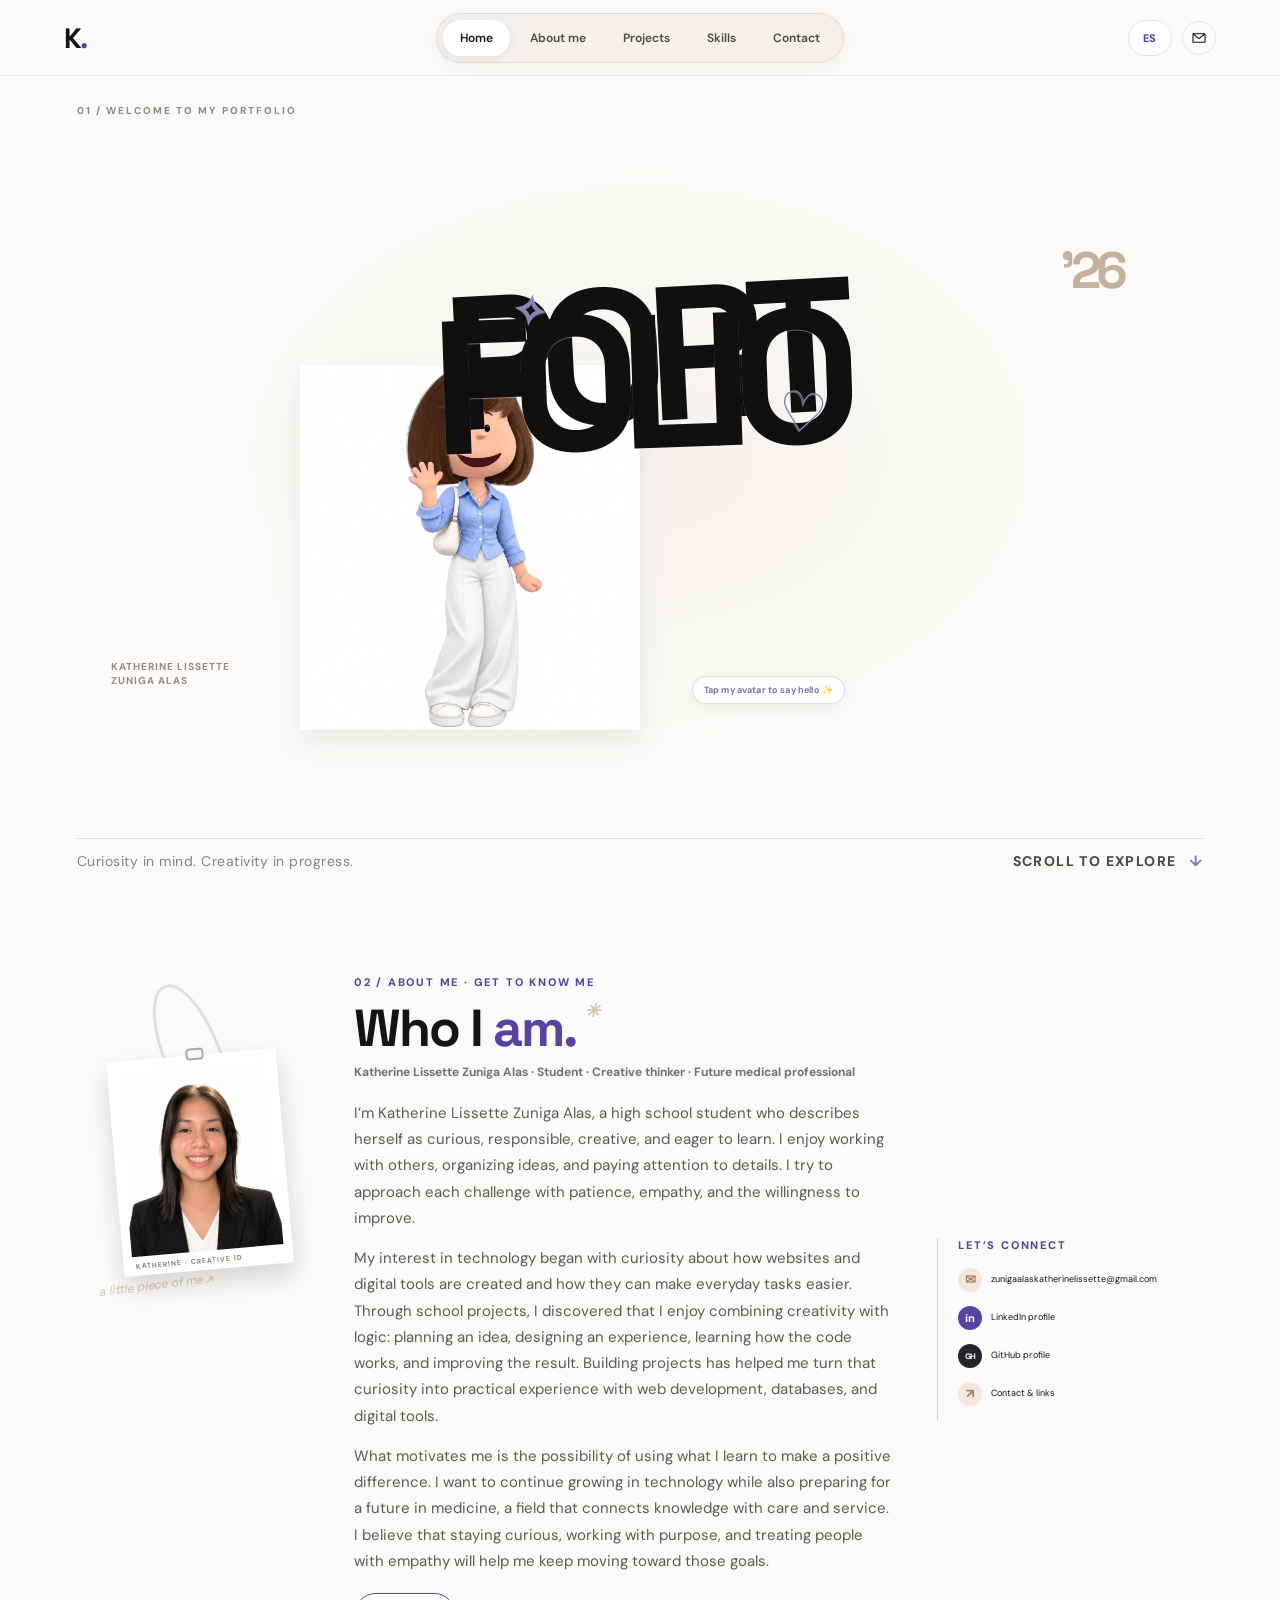
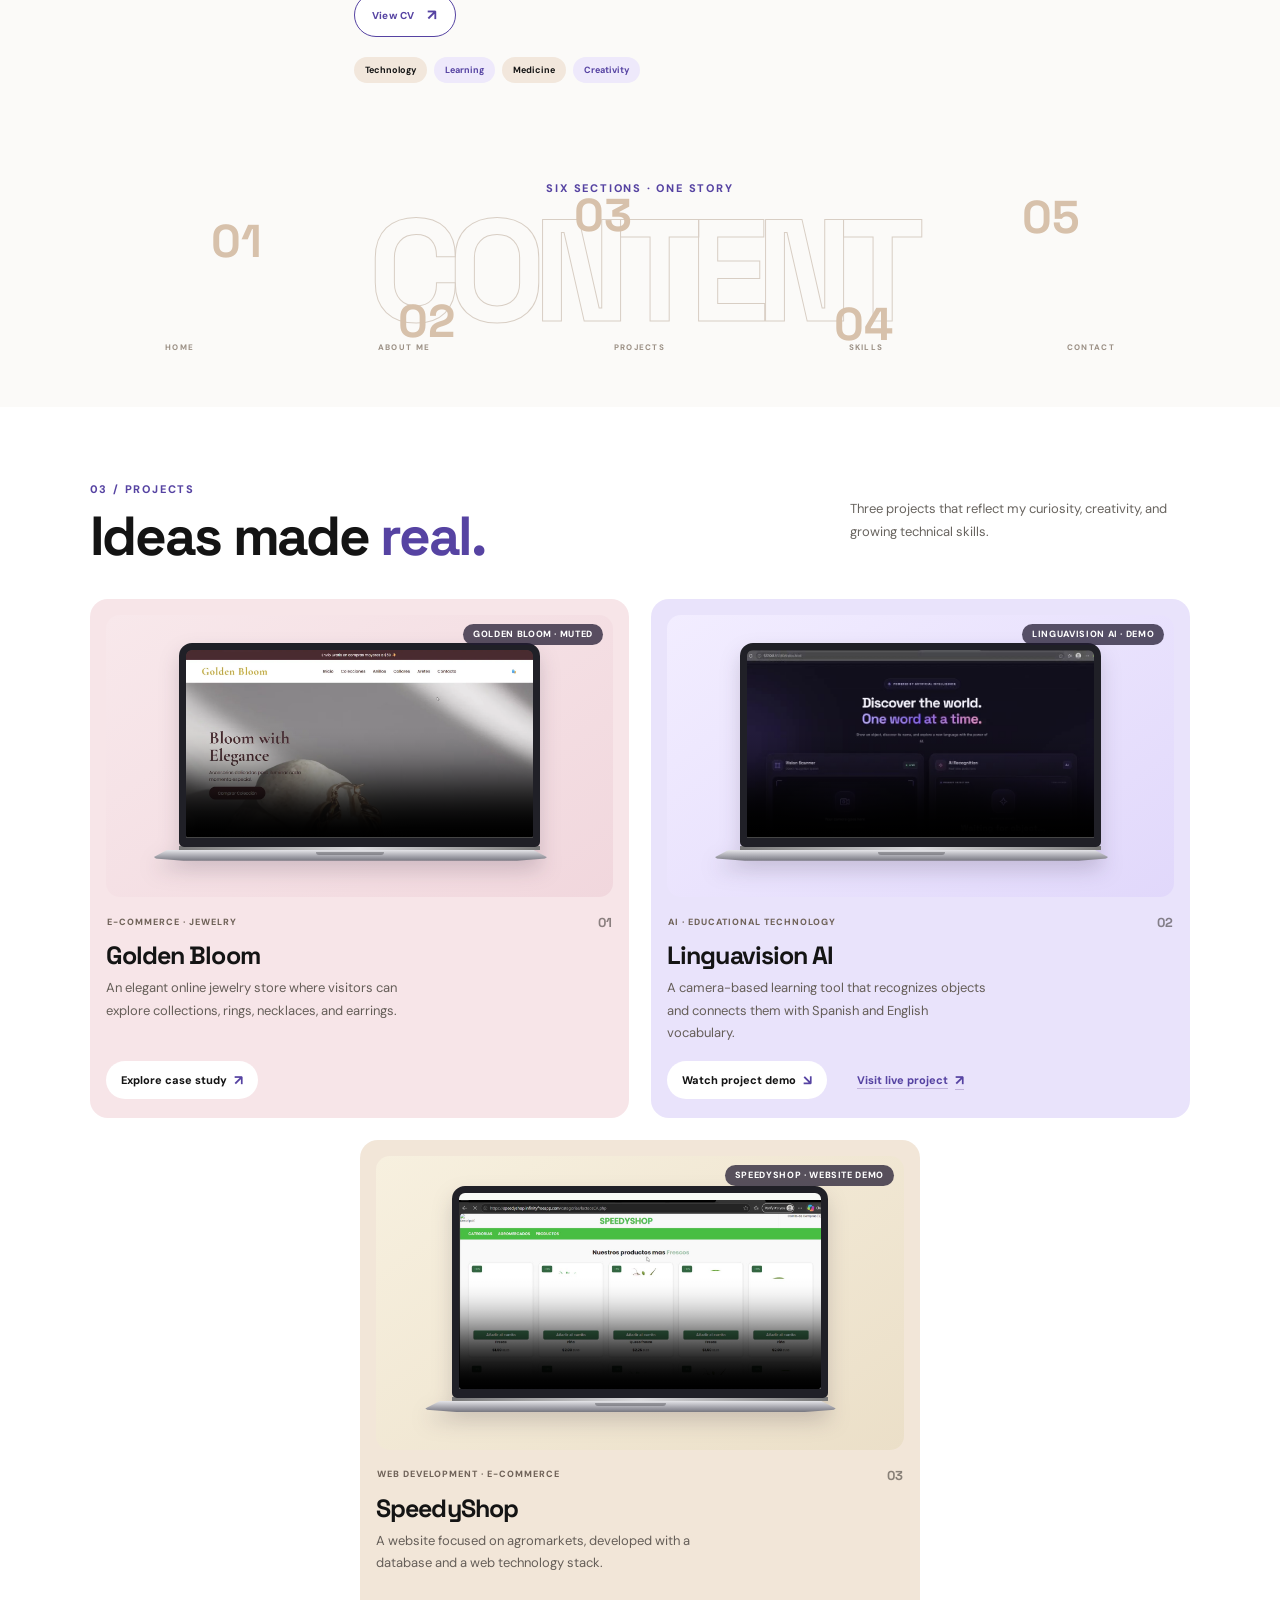
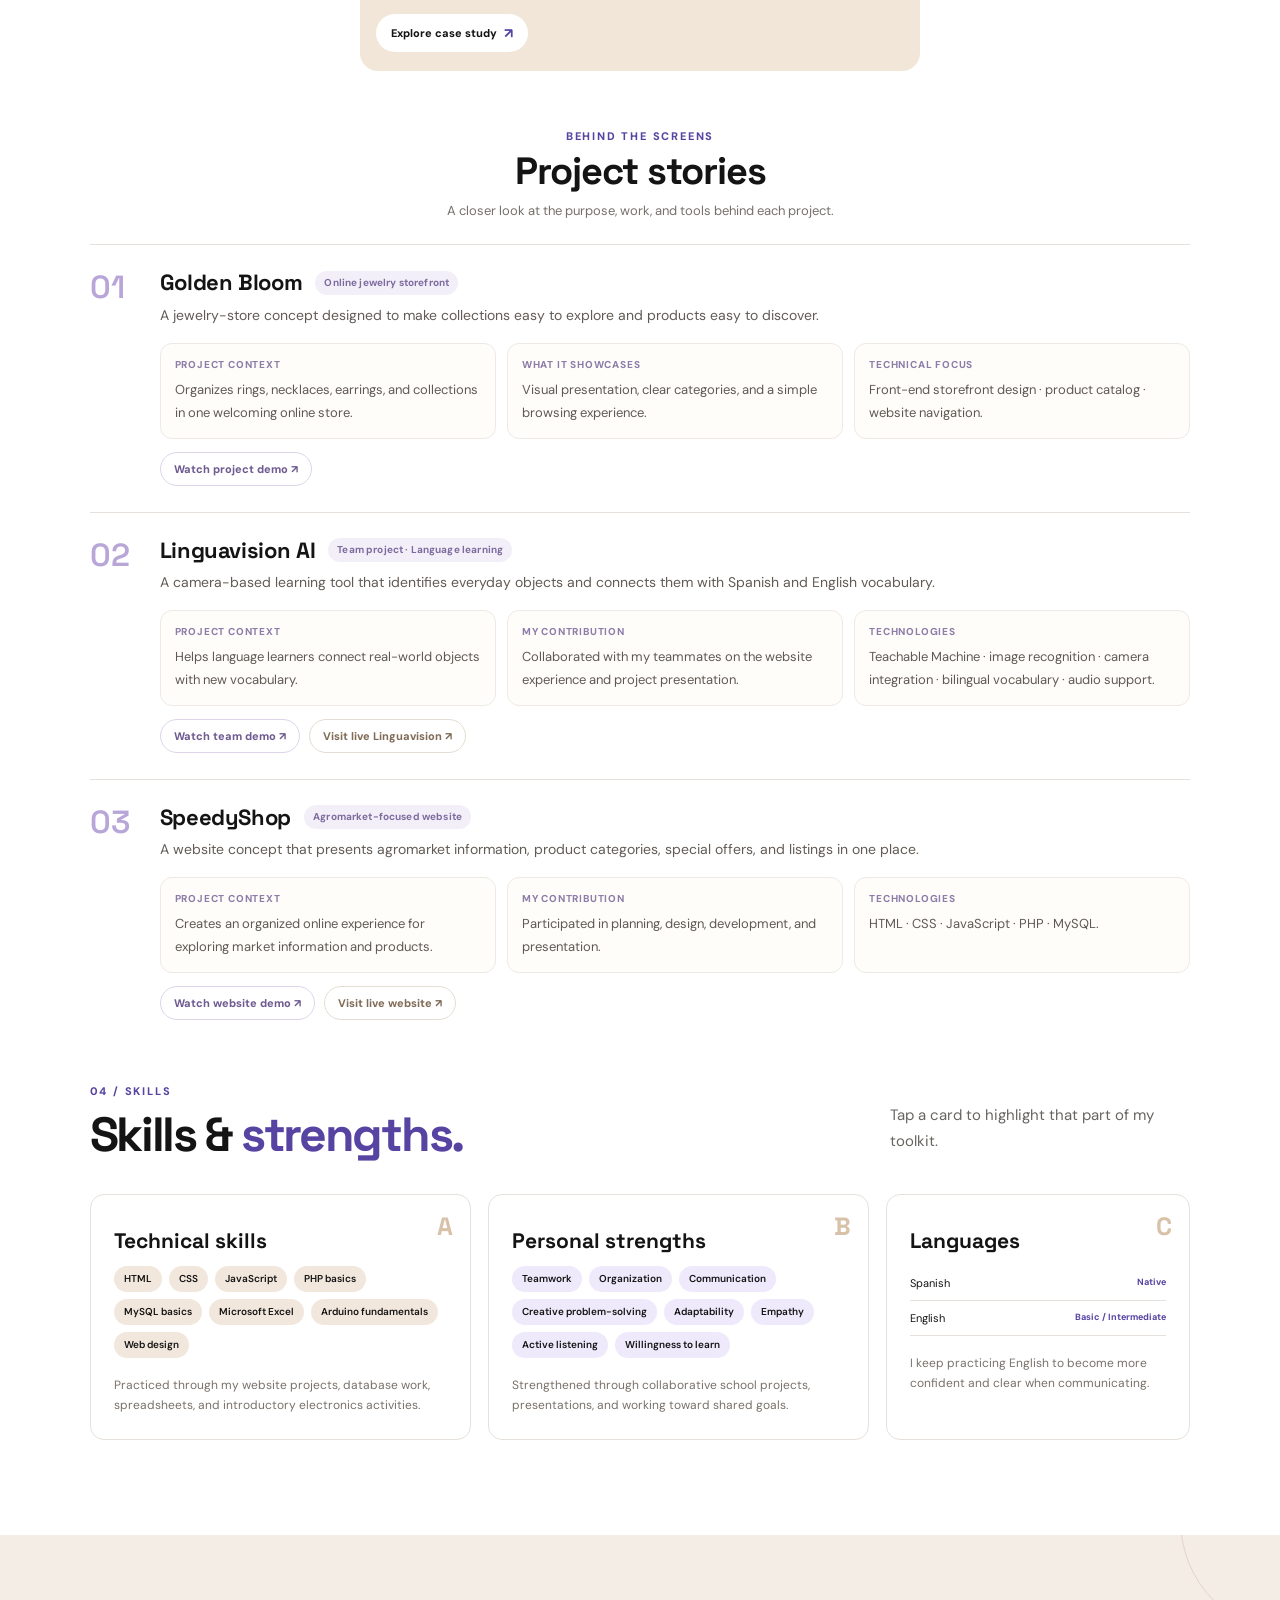
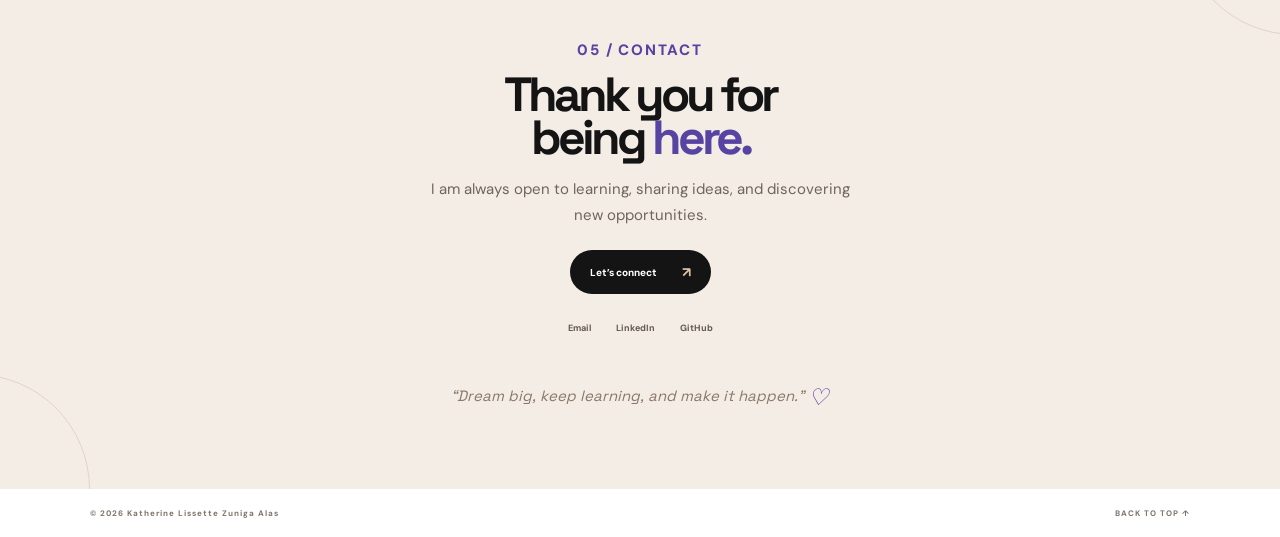
==== index.html @ 61868c05 "Refresh responsive portfolio styles" ====
<!doctype html>
<html lang="en">
<head>
  <meta charset="utf-8">
  <meta name="viewport" content="width=device-width, initial-scale=1">
  <meta name="description" content="Katherine Lissette Zuniga Alas — student portfolio featuring personal story, web projects, technical skills, and a passion for learning.">
  <link rel="icon" type="image/svg+xml" href="assets/favicon.svg">
  <meta name="theme-color" content="#fbfaf8">
  <title>Katherine Lissette Zuniga Alas | Portfolio 2026</title>
  <link rel="preconnect" href="https://fonts.googleapis.com">
  <link rel="preconnect" href="https://fonts.gstatic.com" crossorigin>
  <link href="https://fonts.googleapis.com/css2?family=DM+Sans:wght@400;500;600;700;800&family=Space+Grotesk:wght@400;500;600;700&display=swap" rel="stylesheet">
  <link rel="stylesheet" href="styles.css?v=6">
</head>
<body>
  <a class="skip-link" href="#main">Skip to content</a>
  <header class="site-header">
    <a class="brand" href="#home" aria-label="Katherine's portfolio home">K<span>.</span></a>
    <button class="menu-toggle" type="button" aria-label="Open navigation" aria-expanded="false" aria-controls="primary-nav">
      <span></span><span></span>
    </button>
    <nav class="nav" id="primary-nav" aria-label="Main navigation">
      <a class="active" href="#home">Home</a>
      <a href="#about">About me</a>
      <a href="#projects">Projects</a>
      <a href="#skills">Skills</a>
      <a href="#contact">Contact</a>
    </nav>
    <button class="language-toggle" id="language-toggle" type="button" aria-label="Cambiar idioma a español" title="Español" aria-pressed="false">ES</button>
    <a class="header-mark" href="mailto:zunigaalaskatherinelissette@gmail.com" aria-label="Email Katherine">
      <svg viewBox="0 0 24 24" aria-hidden="true"><path d="M3 5.5h18v13H3z"/><path d="m3.5 6 8.5 7 8.5-7"/></svg>
    </a>
  </header>

  <main id="main">
    <section class="hero hero-redesign" id="home" aria-labelledby="hero-title">
      <div class="hero-intro-row">
        <div class="hero-intro-copy">
          <p class="eyebrow">01 / WELCOME TO MY PORTFOLIO</p>
        </div>
      </div>
      <div class="hero-art">
        <div class="hero-word" aria-hidden="true">
          <span class="word-top">PORT</span>
          <span class="word-bottom">FOLIO</span>
          <span class="hero-year">'26</span>
        </div>
        <p class="hero-name" id="hero-title">KATHERINE LISSETTE<br>ZUNIGA ALAS</p>
        <button class="hero-avatar-button" type="button" aria-label="Tap the illustrated Katherine to wave hello" aria-pressed="false">
          <img class="hero-avatar" src="assets/katherine-doll.webp" alt="Katherine's smiling 3D illustrated avatar with brown hair, a blue blouse, white trousers, and a white shoulder bag, waving hello">
        </button>
        <span class="hero-avatar-hint" id="hero-avatar-hint" aria-live="polite">Tap my avatar to say hello ✨</span>
        <span class="hero-doodle hero-doodle-star" aria-hidden="true">✳</span>
        <span class="hero-doodle doodle-heart" aria-hidden="true">♡</span>
      </div>
      <div class="hero-bottomline">
        <p>Curiosity in mind. Creativity in progress.</p>
        <a href="#about" class="scroll-link">SCROLL TO EXPLORE <span>↓</span></a>
      </div>
    </section>

<section class="about-section" id="about">
<div class="intro-section section" aria-labelledby="intro-title">
      <div class="photo-column">
        <div class="lanyard" aria-hidden="true"></div>
        <figure class="photo-badge">
          <span class="badge-hole" aria-hidden="true"></span>
          <img src="assets/katherine-photo.webp" alt="Katherine’s original professional portrait wearing a black blazer and white blouse">
          <figcaption>KATHERINE · CREATIVE ID</figcaption>
        </figure>
        <span class="photo-note" aria-hidden="true">a little piece of me ↗</span>
      </div>

      <div class="intro-main">
        <div class="intro-heading">
          <p class="eyebrow">02 / ABOUT ME · GET TO KNOW ME</p>
          <h1 id="intro-title">Who I <span>am.</span><i class="tiny-star" aria-hidden="true">✳</i></h1>
          <p class="intro-subtitle">Katherine Lissette Zuniga Alas · Student · Creative thinker · Future medical professional</p>
        </div>
        <div class="intro-copy">
          <p>I’m Katherine Lissette Zuniga Alas, a high school student who describes herself as curious, responsible, creative, and eager to learn. I enjoy working with others, organizing ideas, and paying attention to details. I try to approach each challenge with patience, empathy, and the willingness to improve.</p>
          <p>My interest in technology began with curiosity about how websites and digital tools are created and how they can make everyday tasks easier. Through school projects, I discovered that I enjoy combining creativity with logic: planning an idea, designing an experience, learning how the code works, and improving the result. Building projects has helped me turn that curiosity into practical experience with web development, databases, and digital tools.</p>
          <p>What motivates me is the possibility of using what I learn to make a positive difference. I want to continue growing in technology while also preparing for a future in medicine, a field that connects knowledge with care and service. I believe that staying curious, working with purpose, and treating people with empathy will help me keep moving toward those goals.</p>
        </div>
        <a class="cv-button" href="cv.html">View CV <span aria-hidden="true">↗</span></a>
        <div class="intro-chips" aria-label="Areas of interest">
          <span>Technology</span><span>Learning</span><span>Medicine</span><span>Creativity</span>
        </div>
      </div>

      <aside class="quick-contact" aria-label="Quick contact details">
        <p class="eyebrow">LET’S CONNECT</p>
        <a href="mailto:zunigaalaskatherinelissette@gmail.com" class="quick-link">
          <span class="quick-icon" aria-hidden="true">✉</span><span>zunigaalaskatherinelissette@gmail.com</span>
        </a>
        <a href="https://www.linkedin.com/in/katherinezuniga13" target="_blank" rel="noopener noreferrer" class="quick-link">
          <span class="quick-icon linkedin-icon" aria-hidden="true">in</span><span>LinkedIn profile</span>
        </a>
        <a href="https://github.com/zunigaalaskatherinelissette-cloud" target="_blank" rel="noopener noreferrer" class="quick-link">
          <span class="quick-icon github-icon" aria-hidden="true">GH</span><span>GitHub profile</span>
        </a>
        <a href="#contact" class="quick-link"><span class="quick-icon" aria-hidden="true">↗</span><span>Contact & links</span></a>
      </aside>
    </div>

<div class="content-index" aria-label="Six portfolio sections">
      <p class="eyebrow">SIX SECTIONS · ONE STORY</p>
      <div class="contents-graphic">
        <span class="contents-outline">CONTENT</span>
        <a class="index-number one" href="#home" aria-label="01 Home">01</a>
        <a class="index-number two" href="#about" aria-label="02 About me">02</a>
        <a class="index-number three" href="#projects" aria-label="03 Projects">03</a>
        <a class="index-number four" href="#skills" aria-label="04 Skills">04</a>
        <a class="index-number five" href="#contact" aria-label="05 Contact">05</a>
      </div>
      <div class="index-labels"><span>HOME</span><span>ABOUT ME</span><span>PROJECTS</span><span>SKILLS</span><span>CONTACT</span></div>
    </div>
</section>



    

    

    <section class="projects-section section" id="projects" aria-labelledby="projects-title">
      <div class="section-heading">
        <div><p class="eyebrow">03 / PROJECTS</p><h2 id="projects-title">Ideas made <span>real.</span></h2></div>
        <p class="section-aside">Three projects that reflect my curiosity, creativity, and growing technical skills.</p>
      </div>

      <div class="project-grid">
        <article class="project-card project-gold">
          <div class="project-visual laptop-visual golden-bloom-visual" id="golden-preview">
            <div class="laptop-device" role="group" aria-label="Laptop showing the Golden Bloom jewelry website walkthrough">
              <div class="laptop-screen-frame">
                <video class="laptop-video" controls muted playsinline preload="metadata" poster="assets/golden-bloom-preview.webp" aria-label="Muted walkthrough of the Golden Bloom jewelry website">
                  <source src="assets/golden-bloom-demo-muted.mp4" type="video/mp4">
                  Your browser does not support embedded video.
                </video>
              </div>
              <div class="laptop-hinge"></div>
              <div class="laptop-base"><span class="laptop-trackpad"></span></div>
            </div>
            <span class="video-label">GOLDEN BLOOM · MUTED</span>
          </div>
          <div class="project-meta"><span class="project-kind">E-COMMERCE · JEWELRY</span><span class="project-count">01</span></div>
          <h3>Golden Bloom</h3>
          <p class="project-summary">An elegant online jewelry store where visitors can explore collections, rings, necklaces, and earrings.</p>
          <a class="project-link" href="#case-golden">Explore case study <span>↗</span></a>
        </article>

        <article class="project-card project-lingua">
          <div class="project-visual laptop-visual lingua-laptop-visual" id="lingua-demo">
            <div class="laptop-device" role="group" aria-label="Laptop showing the Linguavision AI object-recognition demo">
              <div class="laptop-screen-frame">
                <video class="laptop-video" controls playsinline preload="metadata" poster="assets/linguavision-ai-video-poster.jpg" aria-label="Linguavision AI walkthrough showing the camera scanner and live object-recognition interface">
                  <source src="media/linguavision-ai-demo.mp4" type="video/mp4">
                  Your browser does not support embedded video.
                </video>
              </div>
              <div class="laptop-hinge"></div>
              <div class="laptop-base"><span class="laptop-trackpad"></span></div>
            </div>
            <span class="video-label">LINGUAVISION AI · DEMO</span>
          </div>
          <div class="project-meta"><span class="project-kind">AI · EDUCATIONAL TECHNOLOGY</span><span class="project-count">02</span></div>
          <h3>Linguavision AI</h3>
          <p class="project-summary">A camera-based learning tool that recognizes objects and connects them with Spanish and English vocabulary.</p>
          <div class="project-actions">
            <a class="project-link" href="#lingua-demo">Watch project demo <span>↘</span></a>
            <a class="project-link project-link-secondary" href="https://emelymarroquin2026.github.io/Linguavision/" target="_blank" rel="noopener noreferrer">Visit live project <span>↗</span></a>
          </div>
        </article>

        <article class="project-card project-speedy">
          <div class="project-visual laptop-visual speedy-laptop-visual" id="speedy-demo">
            <div class="laptop-device" role="group" aria-label="Laptop showing the SpeedyShop agromarket website walkthrough">
              <div class="laptop-screen-frame">
                <video class="laptop-video speedy-demo-video" controls playsinline preload="metadata" poster="assets/speedyshop-demo-poster.jpg" aria-label="SpeedyShop website walkthrough showing registration, market information, categories, offers, and product listings">
                  <source src="media/speedyshop-demo.mp4" type="video/mp4">
                  Your browser does not support embedded video.
                </video>
              </div>
              <div class="laptop-hinge"></div>
              <div class="laptop-base"><span class="laptop-trackpad"></span></div>
            </div>
            <span class="video-label">SPEEDYSHOP · WEBSITE DEMO</span>
          </div>
          <div class="project-meta"><span class="project-kind">WEB DEVELOPMENT · E-COMMERCE</span><span class="project-count">03</span></div>
          <h3>SpeedyShop</h3>
          <p class="project-summary">A website focused on agromarkets, developed with a database and a web technology stack.</p>
          <a class="project-link" href="#case-speedy">Explore case study <span>↗</span></a>
        </article>
      </div>
      <div class="case-studies">
        <div class="case-heading">
          <p class="eyebrow">BEHIND THE SCREENS</p>
          <h3>Project stories</h3>
          <p>A closer look at the purpose, work, and tools behind each project.</p>
        </div>

        <article class="case-card" id="case-golden">
          <div class="case-number">01</div>
          <div class="case-body">
            <div class="case-top"><h4>Golden Bloom</h4><span>Online jewelry storefront</span></div>
            <p class="case-description">A jewelry-store concept designed to make collections easy to explore and products easy to discover.</p>
            <div class="case-detail-grid">
              <div class="case-detail"><span class="detail-label">PROJECT CONTEXT</span><p>Organizes rings, necklaces, earrings, and collections in one welcoming online store.</p></div>
              <div class="case-detail"><span class="detail-label">WHAT IT SHOWCASES</span><p>Visual presentation, clear categories, and a simple browsing experience.</p></div>
              <div class="case-detail"><span class="detail-label">TECHNICAL FOCUS</span><p>Front-end storefront design · product catalog · website navigation.</p></div>
            </div>
            <div class="case-actions"><a class="case-action" href="#golden-preview">Watch project demo ↗</a></div>
          </div>
        </article>

        <article class="case-card" id="case-lingua">
          <div class="case-number">02</div>
          <div class="case-body">
            <div class="case-top"><h4>Linguavision AI</h4><span>Team project · Language learning</span></div>
            <p class="case-description">A camera-based learning tool that identifies everyday objects and connects them with Spanish and English vocabulary.</p>
            <div class="case-detail-grid">
              <div class="case-detail"><span class="detail-label">PROJECT CONTEXT</span><p>Helps language learners connect real-world objects with new vocabulary.</p></div>
              <div class="case-detail"><span class="detail-label">MY CONTRIBUTION</span><p>Collaborated with my teammates on the website experience and project presentation.</p></div>
              <div class="case-detail"><span class="detail-label">TECHNOLOGIES</span><p>Teachable Machine · image recognition · camera integration · bilingual vocabulary · audio support.</p></div>
            </div>
            <div class="case-actions">
              <a class="case-action" href="#lingua-demo">Watch team demo ↗</a>
              <a class="case-action case-action-secondary" href="https://emelymarroquin2026.github.io/Linguavision/" target="_blank" rel="noopener noreferrer">Visit live Linguavision ↗</a>
            </div>
          </div>
        </article>

        <article class="case-card" id="case-speedy">
          <div class="case-number">03</div>
          <div class="case-body">
            <div class="case-top"><h4>SpeedyShop</h4><span>Agromarket-focused website</span></div>
            <p class="case-description">A website concept that presents agromarket information, product categories, special offers, and listings in one place.</p>
            <div class="case-detail-grid">
              <div class="case-detail"><span class="detail-label">PROJECT CONTEXT</span><p>Creates an organized online experience for exploring market information and products.</p></div>
              <div class="case-detail"><span class="detail-label">MY CONTRIBUTION</span><p>Participated in planning, design, development, and presentation.</p></div>
              <div class="case-detail"><span class="detail-label">TECHNOLOGIES</span><p>HTML · CSS · JavaScript · PHP · MySQL.</p></div>
            </div>
            <div class="case-actions">
              <a class="case-action" href="#speedy-demo">Watch website demo ↗</a>
              <a class="case-action case-action-secondary" href="https://speedyshop.infinityfreeapp.com/" target="_blank" rel="noopener noreferrer">Visit live website ↗</a>
            </div>
          </div>
        </article>
      </div>
    </section>

    


    



    <section class="skills-section section" id="skills" aria-labelledby="skills-title">
      <div class="section-heading"><div><p class="eyebrow">04 / SKILLS</p><h2 id="skills-title">Skills & <span>strengths.</span></h2></div><p class="section-aside">Tap a card to highlight that part of my toolkit.</p></div>
      <div class="skills-grid">
        <article class="skill-panel" data-skill-card tabindex="0" role="button" aria-pressed="false" aria-label="Highlight technical skills">
          <span class="skill-index">A</span>
          <h3>Technical skills</h3>
          <div class="skill-tags"><span>HTML</span><span>CSS</span><span>JavaScript</span><span>PHP basics</span><span>MySQL basics</span><span>Microsoft Excel</span><span>Arduino fundamentals</span><span>Web design</span></div>
          <p>Practiced through my website projects, database work, spreadsheets, and introductory electronics activities.</p>
        </article>
        <article class="skill-panel" data-skill-card tabindex="0" role="button" aria-pressed="false" aria-label="Highlight personal strengths">
          <span class="skill-index">B</span>
          <h3>Personal strengths</h3>
          <div class="skill-tags"><span>Teamwork</span><span>Organization</span><span>Communication</span><span>Creative problem-solving</span><span>Adaptability</span><span>Empathy</span><span>Active listening</span><span>Willingness to learn</span></div>
          <p>Strengthened through collaborative school projects, presentations, and working toward shared goals.</p>
        </article>
        <article class="skill-panel language-panel" data-skill-card tabindex="0" role="button" aria-pressed="false" aria-label="Highlight languages">
          <span class="skill-index">C</span>
          <h3>Languages</h3>
          <div class="language-row"><span>Spanish</span><b>Native</b></div>
          <div class="language-row"><span>English</span><b>Basic / Intermediate</b></div>
          <p>I keep practicing English to become more confident and clear when communicating.</p>
        </article>
      </div>
    </section>

    <section class="contact-section section" id="contact" aria-labelledby="contact-title">
      <p class="eyebrow">05 / CONTACT</p>
      <h2 id="contact-title">Thank you for<br>being <span>here.</span></h2>
      <p class="contact-copy">I am always open to learning, sharing ideas, and discovering new opportunities.</p>
      <a class="email-button" href="mailto:zunigaalaskatherinelissette@gmail.com" aria-label="Email Katherine at zunigaalaskatherinelissette@gmail.com">Let’s connect <span>↗</span></a>
      <div class="contact-links">
        <a href="mailto:zunigaalaskatherinelissette@gmail.com">Email</a>
        <a href="https://www.linkedin.com/in/katherinezuniga13" target="_blank" rel="noopener noreferrer">LinkedIn</a>
        <a href="https://github.com/zunigaalaskatherinelissette-cloud" target="_blank" rel="noopener noreferrer">GitHub</a>
      </div>
      <p class="closing-quote">“Dream big, keep learning, and make it happen.” <span>♡</span></p>
    </section>
  </main>

  <footer class="site-footer"><span>© <span id="current-year">2026</span> Katherine Lissette Zuniga Alas</span><a href="#home">BACK TO TOP ↑</a></footer>
  <div class="toast" role="status" aria-live="polite" hidden></div>
  <script src="script.js"></script>
  <script src="language.js?v=2"></script>
</body>
</html>
---- styles.css ----
:root {
  --paper: #fbfaf8;
  --white: #fff;
  --ink: #141414;
  --muted: #68645f;
  --line: #e6e1dc;
  --sand: #d8c1a9;
  --sand-light: #f2e7dc;
  --purple: #5643a2;
  --purple-light: #eee9fb;
  --pink-light: #f9e5e8;
  --sage-light: #e8eddf;
  --font-body: "DM Sans", Arial, sans-serif;
  --font-display: "Space Grotesk", Arial, sans-serif;
}
* { box-sizing: border-box; }
html { scroll-behavior: smooth; scroll-padding-top: 86px; }
body { margin: 0; background: var(--paper); color: var(--ink); font-family: var(--font-body); -webkit-font-smoothing: antialiased; }
a { color: inherit; text-decoration: none; }
img { display: block; max-width: 100%; }
button { font: inherit; }
.skip-link { position: absolute; top: -60px; left: 16px; z-index: 1000; padding: 10px 14px; background: var(--ink); color: white; border-radius: 20px; }
.skip-link:focus { top: 12px; }
.site-header { height: 76px; padding: 0 6.5%; display: flex; align-items: center; justify-content: space-between; background: rgba(251,250,248,.94); position: sticky; top: 0; z-index: 50; border-bottom: 1px solid rgba(20,20,20,.06); backdrop-filter: blur(14px); }
.brand { font: 700 28px var(--font-display); letter-spacing: -2px; }
.brand span { color: var(--purple); }
.nav { display: flex; gap: 8px; align-items: center; }
.nav a { font-size: 12px; font-weight: 600; padding: 10px 17px; border-radius: 24px; transition: background .2s ease, color .2s ease; }
.nav a:hover, .nav a.active { background: var(--sand-light); }
.header-mark { width: 34px; height: 34px; display: grid; place-items: center; border: 1px solid var(--line); border-radius: 50%; }
.header-mark svg { width: 16px; fill: none; stroke: currentColor; stroke-width: 1.6; stroke-linejoin: round; }
.menu-toggle { display: none; }
.hero { padding: 33px 7% 21px; min-height: 480px; background: #fff; overflow: hidden; }
.hero-kicker { display: flex; gap: 12px; align-items: center; justify-content: center; font-size: 9px; font-weight: 800; letter-spacing: 2px; color: #8e8175; }
.sparkle { color: var(--purple); font-size: 17px; }
.kicker-line { width: 44px; height: 1px; background: var(--sand); }
.hero-art { max-width: 1120px; height: 370px; margin: 5px auto 0; position: relative; }
.hero-word { position: absolute; inset: 0; }
.hero-word span { position: absolute; font: 700 clamp(118px, 18vw, 218px)/.77 var(--font-display); letter-spacing: -.105em; white-space: nowrap; color: #050505; }
.word-top { left: 0; top: 55px; transform: rotate(-4deg); }
.word-bottom { right: -1%; top: 173px; transform: rotate(-3deg); }
.hero-year { top: 14px; right: 7%; font: 700 clamp(33px, 5vw, 54px) var(--font-display)!important; letter-spacing: -.08em!important; color: var(--sand)!important; }
.hero-avatar { animation: avatarFloat 6s ease-in-out infinite; width: clamp(240px, 33vw, 365px); height: 352px; object-fit: contain; object-position: bottom; position: absolute; z-index: 2; bottom: 0; left: 50%; transform: translateX(-50%); mix-blend-mode: multiply; }
.hero-name { position: absolute; z-index: 3; left: 5%; bottom: 71px; font-size: 10px; font-weight: 800; color: #b39a82; line-height: 1.35; letter-spacing: .5px; }
.hero-doodle { position: absolute; z-index: 3; color: var(--purple); }
.doodle-star { top: 65px; left: 2%; font-size: 33px; transform: rotate(18deg); }
.doodle-heart { right: 2%; bottom: 88px; font: 60px var(--font-display); transform: rotate(10deg); }
.hero-bottomline { max-width: 1120px; margin: 0 auto; display: flex; justify-content: space-between; align-items: center; color: #8a837c; font-size: 10px; letter-spacing: .5px; }
.hero-bottomline p { margin: 0; }
.scroll-link { font-size: 9px; font-weight: 800; letter-spacing: 1.3px; }
.scroll-link span { color: var(--purple); margin-left: 8px; font-size: 15px; }
.section { padding-left: 7%; padding-right: 7%; }
.intro-section { max-width: 1350px; margin: 0 auto; padding-top: 75px; padding-bottom: 78px; display: grid; grid-template-columns: 20% minmax(0, 1fr) 23%; gap: 4%; align-items: center; }
.photo-column { min-height: 275px; position: relative; display: flex; align-items: flex-end; justify-content: center; }
.lanyard { position: absolute; left: 34%; top: -15px; width: 58px; height: 154px; border: 3px solid #dedede; border-bottom-color: transparent; border-radius: 48% 48% 38% 38%; transform: rotate(-22deg); }
.photo-badge { position: relative; width: 170px; height: 215px; margin: 0; padding: 9px 9px 19px; background: white; box-shadow: 0 12px 24px rgba(0,0,0,.15); transform: rotate(-5deg); z-index: 2; }
.photo-badge img { width: 100%; height: 100%; object-fit: cover; object-position: center 30%; background: #eee; }
.photo-badge figcaption { position: absolute; bottom: 5px; left: 12px; color: #8e8175; font-size: 7px; letter-spacing: 1px; font-weight: 700; }
.badge-hole { position: absolute; top: -7px; left: 47%; width: 18px; height: 12px; background: #f8f8f8; border: 2px solid #aaa; border-radius: 4px; z-index: 3; }
.photo-note { position: absolute; bottom: -23px; left: 4%; color: var(--sand); font: italic 12px var(--font-display); transform: rotate(-7deg); }
.eyebrow { margin: 0 0 13px; color: var(--purple); font-size: 9px; font-weight: 800; letter-spacing: 1.8px; }
.intro-heading h1 { margin: 0; font: 700 clamp(34px, 4vw, 50px)/1.02 var(--font-display); letter-spacing: -2px; }
.intro-heading h1 span, .section-heading h2 span, .contact-section h2 span { color: var(--purple); }
.tiny-star { margin-left: 8px; color: var(--sand); font-size: 18px; vertical-align: top; }
.intro-subtitle { margin: 8px 0 17px; color: #8d8073; font-size: 11px; font-weight: 700; }
.intro-copy { max-width: 620px; margin: 0; color: #5e5a55; font-size: 12px; line-height: 1.9; }
.intro-chips { display: flex; flex-wrap: wrap; gap: 7px; margin-top: 18px; }
.intro-chips span { background: var(--sand-light); border-radius: 25px; padding: 7px 11px; font-size: 9px; font-weight: 700; }
.intro-chips span:nth-child(even) { background: var(--purple-light); color: var(--purple); }
.quick-contact { padding-left: 20px; border-left: 1px solid #d9cfc6; align-self: center; }
.quick-contact .eyebrow { margin-bottom: 16px; }
.quick-link { display: flex; align-items: center; gap: 9px; margin: 0 0 14px; font-size: 9px; line-height: 1.5; overflow-wrap: anywhere; }
.quick-icon { flex: 0 0 24px; width: 24px; height: 24px; display: grid; place-items: center; background: var(--sand-light); color: #9f7c5d; border-radius: 50%; font-size: 13px; font-weight: 800; }
.linkedin-icon { background: var(--purple); color: white; font-size: 11px; }
.content-index { padding: 20px 7% 55px; max-width: 1300px; margin: auto; text-align: center; }
.content-index > .eyebrow { margin-bottom: 0; }
.contents-graphic { height: 150px; max-width: 1120px; margin: 0 auto; position: relative; display: flex; align-items: center; justify-content: center; }
.contents-outline { color: transparent; -webkit-text-stroke: 1px #d8cec4; font: 700 clamp(74px, 13vw, 145px)/1 var(--font-display); letter-spacing: -.09em; }
.index-number { position: absolute; color: #d7c1ab; font: 700 clamp(26px, 4.3vw, 46px)/1 var(--font-display); transition: color .2s ease, transform .2s ease; }
.index-number:hover { color: var(--purple); transform: translateY(-4px); }
.index-number.one { left: 11%; top: 23px; }.index-number.two { left: 28%; bottom: 1px; }.index-number.three { left: 44%; top: -3px; }.index-number.four { right: 27%; bottom: -2px; }.index-number.five { right: 10%; top: -1px; }
.index-labels { display: flex; justify-content: space-between; max-width: 950px; margin: -3px auto 0; color: #9c9186; font-size: 8px; font-weight: 800; letter-spacing: 1.3px; }
.projects-section { padding-top: 75px; padding-bottom: 95px; background: white; }
.section-heading { max-width: 1150px; margin: 0 auto 35px; display: flex; justify-content: space-between; align-items: end; gap: 30px; }
.section-heading h2 { margin: 0; font: 700 clamp(34px, 5vw, 58px)/1 var(--font-display); letter-spacing: -2.3px; }
.section-aside { max-width: 300px; margin: 0 0 4px; color: var(--muted); font-size: 11px; line-height: 1.8; }
.project-grid { max-width: 1150px; margin: 0 auto; display: grid; grid-template-columns: repeat(3, minmax(0, 1fr)); gap: 15px; }
.project-card { min-width: 0; border-radius: 18px; padding: 14px 14px 17px; overflow: hidden; position: relative; transition: transform .25s ease, box-shadow .25s ease; }
.project-card:hover { transform: translateY(-6px); box-shadow: 0 18px 35px rgba(35,25,20,.09); }
.project-gold { background: #f7e5e8; }.project-lingua { background: #e9e3fb; }.project-speedy { background: #f2e6d8; }
.project-visual { position: relative; height: 190px; display: flex; align-items: center; justify-content: center; overflow: hidden; border-radius: 12px; }
.jewelry-visual { background: linear-gradient(135deg, #f9e9e8, #f4d6dc); }
.browser-frame { width: 80%; height: 145px; background: #fffdfb; border: 3px solid #222; border-radius: 8px; overflow: hidden; transform: rotate(-4deg); box-shadow: 0 9px 12px #0002; padding: 0 12px; }
.browser-bar { height: 18px; display: flex; align-items: center; gap: 4px; border-bottom: 1px solid #ddd; color: #777; font-size: 6px; }.browser-bar i { width: 5px; height: 5px; background: #d4b9a7; border-radius: 50%; }.browser-bar span { margin-left: auto; }
.shop-heading { text-align: center; margin-top: 10px; font: 700 12px var(--font-display); letter-spacing: 1px; }.shop-heading small { display: block; font: 6px var(--font-body); letter-spacing: 2px; color: #9e8875; }
.jewel-row { display: flex; justify-content: space-around; align-items: center; padding: 7px 8px 0; }.jewel { width: 29px; height: 29px; border: 1px solid #cfaa70; color: #b58d4f; border-radius: 50%; display: grid; place-items: center; font-size: 19px; }.jewel-two { width: 34px; height: 34px; }.shop-lines { display: flex; gap: 8px; justify-content: center; margin-top: 8px; }.shop-lines i { width: 29px; height: 3px; background: #e7dcd4; border-radius: 4px; }
.visual-spark { position: absolute; right: 7%; top: 14%; font-size: 30px; color: #b98a78; }
.lingua-visual { background: linear-gradient(140deg, #ded5fb, #c9bbf3); }
.lingua-screen { width: 76%; height: 150px; padding: 17px; background: #302665; border: 4px solid #17132d; border-radius: 10px; transform: rotate(3deg); box-shadow: 0 10px 14px #2e23542c; color: white; position: relative; }
.lingua-label { font-size: 7px; letter-spacing: 1.5px; color: #cfc5ff; font-weight: 700; }.lingua-screen strong { display: block; margin-top: 9px; font: 700 20px/.95 var(--font-display); letter-spacing: -.5px; }.lingua-screen em { color: #d6c8ff; font-style: normal; }.lingua-screen small { display: block; margin-top: 9px; font-size: 5px; letter-spacing: 1px; color: #c9c0ee; }
.scan-object { position: absolute; right: 15px; top: 48px; width: 49px; height: 49px; display: grid; place-items: center; border: 1px solid #bfb3f6; border-radius: 50%; color: #e3dcff; font-size: 27px; }.scan-object i { position: absolute; width: 64px; height: 1px; background: #bfb3f6; transform: rotate(-45deg); }
.bubble { position: absolute; width: 30px; height: 30px; display: grid; place-items: center; color: #302665; background: white; border-radius: 9px; font-weight: 800; box-shadow: 0 4px 7px #30266524; }.bubble-a { top: 13px; right: 8%; transform: rotate(9deg); }.bubble-b { bottom: 12px; left: 8%; transform: rotate(-9deg); }
.speedy-visual { background: linear-gradient(135deg, #f8ecd9, #ecd8c1); }
.laptop-mock { width: 82%; position: relative; transform: rotate(-3deg); }.laptop-screen { height: 133px; border: 7px solid #202020; border-bottom-width: 10px; border-radius: 9px 9px 4px 4px; background: #fff; box-shadow: 0 8px 12px #0002; padding: 11px 13px; position: relative; }.mini-nav { font: 700 8px var(--font-display); }.mini-nav span { color: #b58c69; }.mini-cart { position: absolute; right: 14px; top: 26px; font-size: 24px; }.laptop-screen strong { display: block; margin-top: 9px; font: 700 17px/.95 var(--font-display); }.produce-row { position: absolute; bottom: 6px; right: 16px; display: flex; gap: 4px; font-size: 15px; }.laptop-base { height: 8px; width: 110%; margin-left: -5%; background: linear-gradient(#a8a8a8, #777); clip-path: polygon(4% 0,96% 0,100% 100%,0 100%); border-radius: 0 0 7px 7px; }.speedy-doodle { position: absolute; top: 8px; right: 1%; font-size: 32px; color: #8f795f; }
.project-meta { display: flex; align-items: center; justify-content: space-between; margin: 16px 1px 8px; }.project-kind { font-size: 7px; font-weight: 800; letter-spacing: 1.1px; color: #6f6258; }.project-count { font: 700 13px var(--font-display); color: rgba(30,25,22,.5); }
.project-card h3 { margin: 0 0 6px; font: 700 24px var(--font-display); letter-spacing: -.9px; }.project-summary { min-height: 42px; max-width: 330px; margin: 0 0 13px; color: #55504b; font-size: 10px; line-height: 1.65; }.project-link { display: inline-flex; gap: 18px; align-items: center; padding: 9px 14px; border-radius: 25px; background: #fff; font-size: 9px; font-weight: 800; }.project-link span { color: var(--purple); font-size: 14px; }
.case-studies { max-width: 1150px; margin: 72px auto 0; }.case-heading { margin-bottom: 22px; }.case-heading h3 { margin: 0 0 6px; font: 700 29px var(--font-display); letter-spacing: -1px; }.case-heading > p:last-child { margin: 0; color: var(--muted); font-size: 11px; }
.case-card { display: grid; grid-template-columns: 64px 1fr; gap: 18px; padding: 24px 0; border-top: 1px solid var(--line); scroll-margin-top: 90px; }.case-number { color: var(--sand); font: 700 37px var(--font-display); }.case-top { display: flex; align-items: baseline; flex-wrap: wrap; gap: 12px; margin-bottom: 13px; }.case-top h4 { margin: 0; font: 700 18px var(--font-display); }.case-top > span { color: #8a8178; font-size: 9px; }.live-link { margin-left: auto; color: var(--purple); font-size: 9px; font-weight: 800; }.case-columns { display: grid; grid-template-columns: repeat(3, 1fr); gap: 20px; }.case-columns p { margin: 0; color: #625d57; font-size: 10px; line-height: 1.7; }.case-columns b { display: block; color: var(--ink); font-size: 9px; margin-bottom: 4px; }.tech-note { margin: 13px 0 0; color: #776d64; font-size: 9px; }
.education-section { padding-top: 90px; padding-bottom: 90px; }.timeline-grid { max-width: 1150px; margin: 0 auto; display: grid; grid-template-columns: repeat(3, 1fr); gap: 13px; }.timeline-card { padding: 21px 20px 22px; background: #f2ece5; border-radius: 13px; min-height: 164px; }.timeline-card:nth-child(2) { background: var(--purple-light); }.timeline-card:nth-child(3) { background: var(--sage-light); }.timeline-date, .volunteer-item time { display: block; color: #95806d; font-size: 8px; font-weight: 800; letter-spacing: 1px; }.timeline-card h3 { margin: 14px 0 4px; font: 700 17px var(--font-display); }.timeline-card p { margin: 0 0 8px; font-size: 10px; }.timeline-detail { color: #70685f; font-size: 9px; line-height: 1.5; }
.cert-volunteer-grid { max-width: 1150px; margin: 46px auto 0; display: grid; grid-template-columns: 1fr 1fr; gap: 30px; }.info-panel { padding-top: 17px; border-top: 1px solid #d8cec4; }.info-panel h3 { margin: 0 0 17px; font: 700 22px var(--font-display); letter-spacing: -.6px; }.clean-list { margin: 0; padding: 0; list-style: none; }.clean-list li { display: flex; align-items: baseline; justify-content: space-between; gap: 12px; border-bottom: 1px solid #eee9e4; padding: 9px 0; font-size: 10px; }.clean-list time { flex: 0 0 auto; color: var(--purple); font-size: 9px; font-weight: 700; }.panel-footnote { color: #8b837a; font-size: 9px; line-height: 1.6; margin-top: 14px; }.volunteer-item { padding: 0 0 16px; margin-bottom: 15px; border-bottom: 1px solid #eee9e4; }.volunteer-item b { display: block; margin: 6px 0 4px; font-size: 11px; }.volunteer-item p { margin: 0; color: #67615b; font-size: 10px; line-height: 1.65; }.volunteer-item small { display: block; margin-top: 6px; color: #8b837a; font-size: 8px; font-style: italic; }
.skills-section { padding-top: 85px; padding-bottom: 95px; background: #fff; }.skills-grid { max-width: 1150px; margin: 0 auto; display: grid; grid-template-columns: 1fr 1fr .8fr; gap: 13px; }.skill-panel { position: relative; padding: 23px 20px; border: 1px solid var(--line); border-radius: 14px; min-height: 220px; }.skill-index { position: absolute; top: 15px; right: 17px; color: var(--sand); font: 700 25px var(--font-display); }.skill-panel h3 { margin: 0 0 17px; font: 700 19px var(--font-display); }.skill-tags { display: flex; flex-wrap: wrap; gap: 7px; }.skill-tags span { padding: 7px 10px; background: var(--sand-light); border-radius: 25px; font-size: 9px; font-weight: 600; }.skill-panel:nth-child(2) .skill-tags span { background: var(--purple-light); }.skill-panel > p { margin: 17px 0 0; color: #79716a; font-size: 9px; line-height: 1.6; }.language-row { display: flex; justify-content: space-between; gap: 10px; border-bottom: 1px solid var(--line); padding: 10px 0; font-size: 11px; }.language-row b { color: var(--purple); font-size: 9px; }
.contact-section { position: relative; overflow: hidden; padding-top: 105px; padding-bottom: 77px; text-align: center; background: #f4ede6; }.contact-section:before, .contact-section:after { content: ""; position: absolute; width: 230px; height: 230px; border: 1px solid #ddcdbd; border-radius: 50%; opacity: .8; }.contact-section:before { left: -140px; bottom: -115px; }.contact-section:after { right: -130px; top: -130px; }.contact-section h2 { margin: 0; font: 700 clamp(50px, 8vw, 88px)/.9 var(--font-display); letter-spacing: -4px; }.contact-copy { margin: 18px auto 22px; max-width: 420px; color: #6e655d; font-size: 11px; line-height: 1.7; }.email-button { display: inline-flex; gap: 25px; align-items: center; padding: 13px 20px; border-radius: 28px; background: var(--ink); color: white; font-size: 10px; font-weight: 800; }.email-button span { color: #ddc2a7; font-size: 14px; }.contact-links { display: flex; justify-content: center; gap: 25px; margin-top: 28px; }.contact-links a { font-size: 9px; font-weight: 700; color: #62594f; }.contact-links a:hover { color: var(--purple); }.contact-links small { color: #95877a; font-size: 7px; font-weight: 500; }.closing-quote { margin: 48px 0 0; color: #8a7868; font: italic 16px var(--font-display); }.closing-quote span { color: var(--purple); font-size: 23px; vertical-align: middle; }
.site-footer { display: flex; justify-content: space-between; padding: 19px 7%; color: #81776e; background: #fff; font-size: 8px; font-weight: 800; letter-spacing: 1px; }.site-footer a:hover { color: var(--purple); }
.toast { position: fixed; z-index: 99; bottom: 20px; left: 50%; transform: translateX(-50%); padding: 12px 18px; background: #24202b; color: #fff; border-radius: 24px; font-size: 11px; box-shadow: 0 5px 25px #0002; max-width: calc(100% - 30px); text-align: center; }
.reveal { opacity: 0; transform: translateY(18px); transition: opacity .65s ease, transform .65s ease; }.reveal.is-visible { opacity: 1; transform: translateY(0); }
@media (max-width: 900px) {
  .intro-section { grid-template-columns: 180px 1fr; gap: 28px; }.quick-contact { grid-column: 2; display: flex; flex-wrap: wrap; gap: 4px 14px; padding: 12px 0 0; border-left: 0; border-top: 1px solid var(--line); }.quick-contact .eyebrow { flex: 0 0 100%; margin-bottom: 5px; }.quick-link { margin-bottom: 3px; }.quick-icon { width: 21px; height: 21px; flex-basis: 21px; }.project-visual { height: 165px; }.project-card h3 { font-size: 21px; }
}
@media (max-width: 650px) {
  html { scroll-padding-top: 70px; }.site-header { height: 65px; padding: 0 5%; }.menu-toggle { display: flex; width: 38px; height: 38px; flex-direction: column; align-items: center; justify-content: center; gap: 5px; border: 1px solid var(--line); border-radius: 50%; background: white; }.menu-toggle span { width: 14px; height: 1.5px; background: var(--ink); transition: transform .2s ease; }.menu-toggle[aria-expanded="true"] span:first-child { transform: translateY(3.25px) rotate(45deg); }.menu-toggle[aria-expanded="true"] span:last-child { transform: translateY(-3.25px) rotate(-45deg); }.nav { display: none; position: absolute; top: 64px; right: 4%; left: 4%; padding: 13px; background: white; border: 1px solid var(--line); border-radius: 14px; box-shadow: 0 14px 25px #00000012; flex-direction: column; align-items: stretch; gap: 2px; }.nav.open { display: flex; }.nav a { padding: 11px 13px; }.header-mark { margin-left: auto; margin-right: 11px; }
  .hero { min-height: 370px; padding: 23px 5% 17px; }.hero-art { height: 280px; margin-top: 18px; }.hero-word span { font-size: clamp(80px, 20vw, 130px); }.word-top { top: 52px; left: -4px; }.word-bottom { top: 143px; right: -4px; }.hero-year { top: 13px; right: 4%; font-size: 31px!important; }.hero-avatar { animation: avatarFloat 6s ease-in-out infinite; width: 260px; height: 265px; }.hero-name { left: 0; bottom: 33px; font-size: 7px; }.doodle-star { top: 40px; left: 0; font-size: 22px; }.doodle-heart { right: 0; bottom: 50px; font-size: 37px; }.hero-bottomline { font-size: 8px; }.scroll-link { font-size: 7px; }
  .intro-section { padding: 58px 7% 60px; grid-template-columns: 1fr; gap: 27px; }.photo-column { order: 2; min-height: 240px; width: 100%; }.intro-main { order: 1; }.quick-contact { order: 3; grid-column: auto; }.photo-badge { width: 150px; height: 190px; }.lanyard { left: calc(50% - 20px); top: -25px; }.intro-heading h1 { font-size: 39px; }.intro-copy { font-size: 11px; }.quick-link { flex: 1 1 100%; font-size: 10px; }
  .content-index { padding: 20px 5% 37px; }.contents-graphic { height: 95px; }.contents-outline { font-size: 14vw; }.index-number { font-size: 24px; }.index-number.one { left: 7%; top: 15px; }.index-number.two { left: 25%; bottom: -3px; }.index-number.three { left: 43%; top: -4px; }.index-number.four { right: 24%; bottom: -5px; }.index-number.five { right: 6%; top: 0; }.index-labels { font-size: 6px; letter-spacing: .7px; }
  .projects-section, .education-section, .skills-section { padding: 65px 6% 70px; }.section-heading { display: block; margin-bottom: 25px; }.section-heading h2 { font-size: 40px; }.section-aside { margin-top: 12px; font-size: 10px; }.project-grid { grid-template-columns: 1fr; gap: 13px; }.project-card { padding: 13px 13px 16px; }.project-visual { height: 190px; }.project-summary { min-height: 0; font-size: 10px; }.project-card h3 { font-size: 24px; }.case-studies { margin-top: 52px; }.case-card { grid-template-columns: 38px 1fr; gap: 8px; padding: 19px 0; }.case-number { font-size: 27px; }.case-top { gap: 6px 10px; }.case-top h4 { font-size: 17px; }.case-top > span { font-size: 8px; }.live-link { flex-basis: 100%; margin-left: 0; }.case-columns { grid-template-columns: 1fr; gap: 11px; }.case-columns p { font-size: 10px; }
  .timeline-grid { grid-template-columns: 1fr; gap: 9px; }.timeline-card { min-height: 0; padding: 17px; }.timeline-card h3 { margin-top: 9px; }.cert-volunteer-grid { grid-template-columns: 1fr; gap: 32px; margin-top: 35px; }.clean-list li { font-size: 9px; }.info-panel h3 { font-size: 20px; }
  .skills-grid { grid-template-columns: 1fr; }.skill-panel { min-height: 0; }.contact-section { padding: 78px 6% 55px; }.contact-section h2 { font-size: 59px; }.contact-copy { font-size: 10px; }.contact-links { gap: 18px; }.closing-quote { font-size: 13px; }.site-footer { padding: 17px 6%; font-size: 7px; }
}
@media (prefers-reduced-motion: reduce) { html { scroll-behavior: auto; } *, *::before, *::after { animation-duration: .01ms !important; animation-iteration-count: 1 !important; transition-duration: .01ms !important; }.reveal { opacity: 1; transform: none; } }

@keyframes avatarFloat {
  0%, 100% { transform: translate(-50%, 0); }
  50% { transform: translate(-50%, -7px); }
}
.visually-hidden { position: absolute; width: 1px; height: 1px; padding: 0; margin: -1px; overflow: hidden; clip: rect(0,0,0,0); white-space: nowrap; border: 0; }
@media (prefers-reduced-motion: reduce) { .hero-avatar { animation: none; } }

/* Real project media and evidence added for Katherine's updated portfolio */
.golden-bloom-visual { background: #44262b; padding: 0; }
.golden-bloom-video { width: 100%; height: 100%; display: block; object-fit: cover; border: 0; background: #44262b; }
.video-label { position: absolute; right: 9px; top: 9px; z-index: 2; padding: 6px 9px; border-radius: 18px; color: #fff; background: rgba(48,28,31,.78); font-size: 7px; font-weight: 800; letter-spacing: .8px; pointer-events: none; }
.actual-logo-visual { flex-direction: column; gap: 4px; padding: 12px; }
.actual-logo-visual img { display: block; width: 100%; height: 100%; min-height: 0; object-fit: contain; border-radius: 8px; }
.lingua-visual.actual-logo-visual { background: #f4f0ff; }
.speedy-visual.actual-logo-visual { background: #fff; }
.speedy-visual.actual-logo-visual img { mix-blend-mode: multiply; }
.logo-caption { position: absolute; left: 10px; bottom: 8px; padding: 5px 8px; color: #fff; background: rgba(40,32,62,.72); border-radius: 12px; font-size: 6px; font-weight: 800; letter-spacing: .8px; }
.team-tag { padding: 5px 9px; background: var(--purple-light); color: var(--purple); border-radius: 20px; font-size: 7px; font-weight: 800; letter-spacing: .7px; }
.certificate-preview { display: flex; align-items: center; gap: 13px; margin-top: 16px; padding: 11px; border-radius: 12px; background: #f1f8eb; transition: transform .2s ease, box-shadow .2s ease; }
.certificate-preview:hover { transform: translateY(-3px); box-shadow: 0 8px 20px #00000010; }
.certificate-preview img { width: 92px; height: 68px; object-fit: cover; object-position: center; border-radius: 6px; border: 1px solid #dce9d5; }
.certificate-preview span { display: flex; flex-direction: column; gap: 4px; }
.certificate-preview b { font-size: 10px; }
.certificate-preview small { color: #6c7468; font-size: 8px; line-height: 1.4; }
.certificate-preview em { color: #4c7c42; font-size: 8px; font-style: normal; font-weight: 800; }
@media (max-width: 650px) {
  .golden-bloom-visual { height: 190px; }
  .certificate-preview img { width: 76px; height: 60px; }
  .certificate-preview b { font-size: 9px; }
  .certificate-preview small, .certificate-preview em { font-size: 7px; }
}

/* Linguavision AI video demonstration */
.case-demo { margin: 20px 0 4px; padding: 14px; border: 1px solid #e5dcf4; border-radius: 16px; background: linear-gradient(135deg, #f8f5ff, #fffaf8); box-shadow: 0 8px 24px rgba(61, 42, 88, .07); }
.case-demo-heading { display: flex; align-items: center; justify-content: space-between; gap: 12px; margin-bottom: 10px; }
.case-demo-heading .eyebrow { margin: 0; color: var(--purple); }
.demo-duration { color: #8f8378; font-size: 8px; font-weight: 800; letter-spacing: 1px; }
.case-demo video { display: block; width: 100%; height: auto; max-height: 560px; aspect-ratio: 942 / 480; object-fit: contain; background: #171421; border-radius: 11px; }
.case-demo figcaption { margin-top: 9px; color: #746b64; font-size: 9px; line-height: 1.6; }
@media (max-width: 640px) { .case-demo { padding: 9px; margin-top: 15px; } .case-demo-heading { align-items: flex-start; flex-direction: column; gap: 4px; } .case-demo figcaption { font-size: 10px; } }


/* --- Project demos: both videos presented inside polished laptop mockups --- */
.project-grid {
  grid-template-columns: repeat(2, minmax(0, 1fr));
  align-items: stretch;
  gap: 22px;
}
.project-speedy {
  grid-column: 1 / -1;
  width: min(100%, 560px);
  justify-self: center;
}
.project-visual.laptop-visual {
  height: clamp(220px, 24vw, 285px);
  padding: 22px 16px 18px;
  align-items: center;
  justify-content: center;
  overflow: hidden;
  border-radius: 14px;
}
.golden-bloom-visual {
  background: linear-gradient(145deg, #f8e8eb 0%, #f1d7dd 100%);
}
.lingua-laptop-visual {
  background: linear-gradient(145deg, #f2edff 0%, #e1d8fb 100%);
}
.laptop-device {
  width: min(94%, 610px);
  position: relative;
  display: flex;
  flex-direction: column;
  align-items: center;
  padding-bottom: 10px;
  filter: drop-shadow(0 10px 10px rgba(35, 25, 45, .17));
}
.laptop-screen-frame {
  width: 100%;
  aspect-ratio: 16 / 9;
  position: relative;
  overflow: hidden;
  background: #111;
  border: 8px solid #202027;
  border-bottom-width: 10px;
  border-radius: 13px 13px 5px 5px;
  box-shadow: inset 0 0 0 1px rgba(255,255,255,.22);
}
.laptop-screen-frame::before {
  content: "";
  width: 4px;
  height: 4px;
  border-radius: 50%;
  background: #777;
  position: absolute;
  top: -6px;
  left: 50%;
  transform: translateX(-50%);
  z-index: 2;
  pointer-events: none;
}
.laptop-video {
  width: 100%;
  height: 100%;
  display: block;
  object-fit: cover;
  background: #17151b;
  border-radius: 2px;
}
.laptop-hinge {
  width: 100%;
  height: 4px;
  background: linear-gradient(90deg, #777, #d9d9dc 50%, #777);
  margin-top: -1px;
}
.laptop-base {
  width: 110%;
  height: 12px;
  margin-left: -5%;
  position: relative;
  background: linear-gradient(#e4e4e8, #9b9ba3 65%, #777780);
  clip-path: polygon(4% 0, 96% 0, 100% 78%, 92% 100%, 8% 100%, 0 78%);
  border-radius: 0 0 10px 10px;
}
.laptop-trackpad {
  width: 17%;
  height: 3px;
  display: block;
  margin: 2px auto 0;
  border-radius: 0 0 4px 4px;
  background: rgba(70,70,78,.42);
}
.video-label {
  position: absolute;
  z-index: 3;
  top: 9px;
  right: 10px;
  padding: 6px 10px;
  border-radius: 20px;
  color: #fff;
  background: rgba(35, 27, 51, .74);
  font-size: 9px;
  line-height: 1;
  font-weight: 800;
  letter-spacing: .65px;
  pointer-events: none;
}
.project-meta { margin-top: 17px; }
.project-kind { font-size: 9px; letter-spacing: 1px; }
.project-card h3 { font-size: 27px; }
.project-summary { font-size: 13px; line-height: 1.65; min-height: 44px; }
.project-link { font-size: 11px; padding: 11px 17px; }
.section-aside { font-size: 13px; line-height: 1.65; }
.case-heading > p:last-child { font-size: 13px; line-height: 1.65; }
.case-columns p, .tech-note { font-size: 13px; line-height: 1.75; }
.case-card h4 { font-size: 23px; }
.demo-note { margin-top: 16px; }

@media (max-width: 800px) {
  .project-grid { grid-template-columns: 1fr; gap: 18px; }
  .project-speedy { grid-column: auto; width: 100%; }
  .project-visual.laptop-visual { height: clamp(190px, 48vw, 250px); }
  .project-card h3 { font-size: 25px; }
  .project-summary { font-size: 13px; }
  .project-kind { font-size: 8px; }
  .project-link { font-size: 11px; }
}
@media (max-width: 520px) {
  .project-visual.laptop-visual { height: 195px; padding: 20px 8px 13px; }
  .laptop-device { width: 96%; }
  .laptop-screen-frame { border-width: 6px; border-bottom-width: 8px; }
  .video-label { font-size: 7px; top: 7px; right: 7px; }
}

/* Presentation readability: moderate, not oversized */
@media (min-width: 801px) {
  .project-card h3 { font-size: 26px; }
  .project-summary { font-size: 13px; }
  .project-kind { font-size: 9px; }
  .project-link { font-size: 11px; }
}


/* Microsoft Excel diplomas: clickable preview cards */
.mos-certificates {
  display: grid;
  grid-template-columns: 1fr 1fr;
  gap: 10px;
  margin-top: 14px;
}
.mos-certificate-card {
  display: flex;
  flex-direction: column;
  min-width: 0;
  overflow: hidden;
  border: 1px solid #e5dff0;
  border-radius: 12px;
  background: linear-gradient(145deg, #faf8ff, #fffaf6);
  text-decoration: none;
  color: inherit;
  transition: transform .2s ease, box-shadow .2s ease;
}
.mos-certificate-card:hover {
  transform: translateY(-3px);
  box-shadow: 0 8px 18px rgba(48, 35, 74, .11);
}
.mos-certificate-card img {
  display: block;
  width: 100%;
  aspect-ratio: 1.42 / 1;
  object-fit: cover;
  object-position: center;
  background: #eef1f7;
  border-bottom: 1px solid #e5dff0;
}
.mos-certificate-card span {
  display: flex;
  flex-direction: column;
  gap: 4px;
  padding: 10px;
}
.mos-certificate-card b { font-size: 11px; line-height: 1.35; }
.mos-certificate-card small { color: #726b78; font-size: 9px; line-height: 1.4; }
.mos-certificate-card em { color: #6550a4; font-size: 9px; font-style: normal; font-weight: 800; margin-top: 3px; }
@media (max-width: 650px) {
  .mos-certificates { gap: 8px; }
  .mos-certificate-card span { padding: 8px; }
  .mos-certificate-card b { font-size: 10px; }
  .mos-certificate-card small, .mos-certificate-card em { font-size: 8px; }
}


/* Readability and presentation polish */
body { font-size: 15px; }
.nav a { font-size: 14px; padding: 11px 18px; }
.hero-bottomline p, .scroll-link { font-size: 14px; }
.eyebrow, .project-kind, .timeline-date { font-size: 11px; }
.section-heading h2, .contact-section h2 { font-size: clamp(34px, 4vw, 48px); }
.section-aside, .intro-copy p, .info-panel p, .case-columns p, .tech-note { font-size: 15px; line-height: 1.75; }
.project-card h3 { font-size: 29px; }
.project-summary { font-size: 15px; line-height: 1.75; }
.project-link { font-size: 13px; padding: 13px 19px; }
.skill-panel h3, .info-panel h3 { font-size: 23px; }
.skill-tags span { font-size: 13px; }
.skill-panel p, .clean-list li, .timeline-card p, .timeline-detail { font-size: 14px; line-height: 1.7; }
.contact-section p, .contact-link { font-size: 15px; }

/* Three certificate cards share exactly the same dimensions and image crop. */
.certificate-gallery {
  display: grid;
  grid-template-columns: repeat(3, minmax(0, 1fr));
  gap: 14px;
  margin-top: 16px;
  align-items: stretch;
}
.certificate-card {
  display: flex;
  flex-direction: column;
  min-width: 0;
  overflow: hidden;
  border: 1px solid #e5dff0;
  border-radius: 16px;
  background: linear-gradient(145deg, #faf8ff, #fffaf6);
  color: inherit;
  transition: transform .22s ease, box-shadow .22s ease, border-color .22s ease;
}
.certificate-card:hover, .certificate-card:focus-visible {
  transform: translateY(-5px);
  border-color: #b8a9e8;
  box-shadow: 0 14px 28px rgba(48, 35, 74, .13);
  outline: none;
}
.certificate-card img {
  display: block;
  width: 100%;
  aspect-ratio: 1.42 / 1;
  height: auto;
  object-fit: contain;
  padding: 8px;
  background: #f1f0f7;
  border-bottom: 1px solid #e5dff0;
}
.certificate-card span {
  display: flex;
  flex: 1;
  flex-direction: column;
  align-items: flex-start;
  gap: 6px;
  padding: 13px;
}
.certificate-card b { font-size: 14px; line-height: 1.35; }
.certificate-card small { color: #726b78; font-size: 12px; line-height: 1.5; }
.certificate-card em { color: #6550a4; font-size: 12px; font-style: normal; font-weight: 800; margin-top: auto; padding-top: 5px; }
.certificate-modal { position: fixed; inset: 0; z-index: 200; display: none; place-items: center; padding: 24px; }
.certificate-modal.is-open { display: grid; }
.certificate-modal-backdrop { position: absolute; inset: 0; background: rgba(19, 16, 30, .78); backdrop-filter: blur(5px); }
.certificate-modal-content { position: relative; z-index: 1; width: min(920px, 94vw); max-height: 92vh; overflow: auto; padding: 22px; border-radius: 20px; background: #fff; box-shadow: 0 24px 80px rgba(0,0,0,.28); }
.certificate-modal-content img { display: block; width: 100%; max-height: 74vh; object-fit: contain; }
.certificate-modal-content .project-link { display: inline-flex; margin-top: 14px; }
.certificate-modal-close { position: sticky; top: 0; float: right; z-index: 2; width: 38px; height: 38px; border: 0; border-radius: 50%; background: #f0ebf8; color: #35256f; font-size: 28px; line-height: 1; cursor: pointer; }
@media (max-width: 760px) {
  .certificate-gallery { grid-template-columns: repeat(2, minmax(0, 1fr)); }
  .certificate-card b { font-size: 13px; }
}
@media (max-width: 480px) {
  .certificate-gallery { grid-template-columns: 1fr; }
  .certificate-card { display: grid; grid-template-columns: 42% 1fr; min-height: 130px; }
  .certificate-card img { height: 100%; min-height: 130px; aspect-ratio: auto; object-fit: contain; }
  .certificate-card span { justify-content: center; padding: 10px; }
  .certificate-card b { font-size: 13px; }
  .certificate-card small, .certificate-card em { font-size: 11px; }
  .section-aside, .intro-copy p, .info-panel p, .case-columns p, .tech-note { font-size: 14px; }
}
@media (prefers-reduced-motion: reduce) {
  *, *::before, *::after { scroll-behavior: auto !important; animation-duration: .01ms !important; transition-duration: .01ms !important; }
}


/* SpeedyShop demo: same laptop treatment as the other featured projects. */
.speedy-laptop-visual {
  background: linear-gradient(145deg, #f7f0df 0%, #ebdfc8 100%);
}
.speedy-demo-video {
  object-fit: contain;
  background: #f8faf7;
}
/* Balanced laptop scale keeps the screen and base visible inside each card. */
.project-visual.laptop-visual {
  height: auto;
  aspect-ratio: 1.8 / 1;
  padding: 16px;
}
.laptop-device { width: 76%; padding-bottom: 8px; }
.laptop-screen-frame { border-width: 7px; border-bottom-width: 9px; }
.laptop-base { height: 11px; }
@media (max-width: 800px) {
  .project-visual.laptop-visual { aspect-ratio: 1.78 / 1; }
  .laptop-device { width: 78%; }
}
@media (max-width: 520px) {
  .project-visual.laptop-visual { aspect-ratio: 1.65 / 1; padding: 12px; }
  .laptop-device { width: 78%; }
  .laptop-screen-frame { border-width: 6px; border-bottom-width: 8px; }
}


/* --- Portfolio refinement: clearer home, story, and project hierarchy --- */
.hero { min-height: 0; padding-top: 28px; }
.hero-intro-row {
  width: min(1120px, 100%);
  margin: 0 auto 2px;
  display: grid;
  grid-template-columns: minmax(0, 1fr) 132px;
  gap: 28px;
  align-items: center;
}
.hero-intro-copy { max-width: 760px; }
.hero-intro-copy .eyebrow { margin-bottom: 9px; }
.hero-intro-copy h1 {
  margin: 0;
  max-width: 780px;
  font: 700 clamp(29px, 4vw, 48px)/1.02 var(--font-display);
  letter-spacing: -1.8px;
  color: var(--ink);
}
.hero-intro-copy h1 span { color: var(--purple); }
.hero-role {
  margin: 11px 0 7px;
  color: #7d7167;
  font-size: 12px;
  font-weight: 700;
  letter-spacing: .15px;
}
.hero-value {
  max-width: 650px;
  margin: 0;
  color: #57514c;
  font-size: 13px;
  line-height: 1.65;
}
.hero-professional-photo {
  width: 126px;
  height: 154px;
  position: relative;
  margin: 0 9px 0 0;
  padding: 7px 7px 22px;
  background: #fff;
  border: 1px solid #eee8e1;
  box-shadow: 0 10px 24px rgba(45, 34, 26, .12);
  transform: rotate(3deg);
}
.hero-professional-photo img {
  display: block;
  width: 100%;
  height: 100%;
  object-fit: cover;
  object-position: center 29%;
  background: #eee9e4;
}
.hero-professional-photo figcaption {
  position: absolute;
  left: 8px;
  right: 3px;
  bottom: 6px;
  color: #958575;
  font-size: 6px;
  letter-spacing: .65px;
  font-weight: 800;
  white-space: nowrap;
}
.hero-art { height: 330px; margin-top: 0; }
.hero-avatar-button {
  position: absolute;
  z-index: 2;
  bottom: 0;
  left: 50%;
  width: clamp(245px, 29vw, 335px);
  height: 335px;
  padding: 0;
  margin: 0;
  border: 0;
  outline-offset: 5px;
  background: transparent;
  cursor: pointer;
  transform: translateX(-50%);
  -webkit-tap-highlight-color: transparent;
}
.hero-avatar-button:focus-visible { outline: 2px solid var(--purple); border-radius: 45%; }
.hero-avatar {
  display: block;
  width: 100%;
  height: 100%;
  position: static;
  object-fit: contain;
  object-position: bottom center;
  mix-blend-mode: multiply;
  animation: avatarFloat 6s ease-in-out infinite;
}
.hero-avatar-button:hover .hero-avatar { filter: drop-shadow(0 8px 8px rgba(75, 55, 90, .10)); }
.hero-avatar-button.is-active .hero-avatar { animation: dollHello .85s ease-in-out; }
.hero-avatar-hint {
  position: absolute;
  z-index: 4;
  left: calc(50% + 135px);
  bottom: 28px;
  color: #8e7bb2;
  font-size: 9px;
  font-weight: 700;
  letter-spacing: .15px;
  white-space: nowrap;
}
.hero-doodle-star { position: absolute; top: 55px; left: 2%; color: var(--purple); font-size: 29px; }
.hero-bottomline { padding-top: 6px; }
@keyframes dollHello {
  0% { transform: translateY(0) rotate(0); }
  22% { transform: translateY(-10px) rotate(-3deg); }
  48% { transform: translateY(-4px) rotate(3deg); }
  72% { transform: translateY(-7px) rotate(-2deg); }
  100% { transform: translateY(0) rotate(0); }
}

.intro-heading h1 { margin-bottom: 2px; }
.intro-subtitle { font-size: 12px; line-height: 1.55; }
.intro-copy { font-size: 13px; line-height: 1.85; }
.intro-copy p { margin: 0 0 13px; }
.intro-copy p:last-child { margin-bottom: 0; }

.projects-section .section-heading { align-items: center; }
.projects-section .section-heading h2 { font-size: clamp(39px, 4.5vw, 55px); }
.projects-section .section-aside { max-width: 340px; font-size: 13px; line-height: 1.75; }
.project-grid { gap: 22px; }
.project-card { padding: 16px 16px 19px; }
.project-card h3 { margin-top: 10px; margin-bottom: 8px; font-size: 25px; line-height: 1.12; }
.project-kind { font-size: 9px; letter-spacing: 1.1px; line-height: 1.5; }
.project-summary { min-height: 0; margin: 0 0 16px; font-size: 12px; line-height: 1.7; color: #655e58; }
.project-link { display: inline-flex; align-items: center; gap: 7px; font-size: 10px; }

.case-studies { margin-top: 58px; }
.case-heading {
  max-width: 680px;
  margin: 0 auto 22px;
  text-align: center;
}
.case-heading .eyebrow { margin-bottom: 8px; }
.case-heading h3 {
  margin: 0 0 8px;
  color: var(--ink);
  font: 700 clamp(28px, 3.2vw, 38px)/1.1 var(--font-display);
  letter-spacing: -1px;
}
.case-heading > p:last-child {
  max-width: 560px;
  margin: 0 auto;
  color: #777069;
  font-size: 12px;
  line-height: 1.7;
}
.case-card {
  grid-template-columns: 52px minmax(0, 1fr);
  gap: 18px;
  padding: 24px 0 26px;
  align-items: start;
}
.case-number {
  padding-top: 2px;
  color: #b9a6d8;
  font: 600 32px/1 var(--font-display);
}
.case-body { min-width: 0; }
.case-top {
  align-items: center;
  gap: 8px 13px;
  margin: 0 0 7px;
}
.case-top h4 {
  margin: 0;
  color: var(--ink);
  font: 700 22px/1.2 var(--font-display);
  letter-spacing: -.35px;
}
.case-top > span {
  display: inline-flex;
  align-items: center;
  min-height: 24px;
  padding: 4px 9px;
  border-radius: 20px;
  background: #f3eff8;
  color: #7d6b9f;
  font-size: 9px;
  font-weight: 700;
  letter-spacing: .15px;
}
.case-description {
  max-width: 820px;
  margin: 0 0 15px;
  color: #625b55;
  font-size: 13px;
  line-height: 1.7;
}
.case-detail-grid {
  display: grid;
  grid-template-columns: repeat(3, minmax(0, 1fr));
  gap: 11px;
}
.case-detail {
  min-width: 0;
  padding: 13px 14px;
  border: 1px solid #eee9e4;
  border-radius: 12px;
  background: #fffdfa;
}
.detail-label {
  display: block;
  margin: 0 0 7px;
  color: #8d7da8;
  font-size: 8px;
  font-weight: 800;
  line-height: 1.4;
  letter-spacing: 1px;
}
.case-detail p {
  margin: 0;
  color: #5f5953;
  font-size: 11px;
  line-height: 1.65;
}
.case-actions {
  display: flex;
  flex-wrap: wrap;
  gap: 9px;
  margin-top: 13px;
}
.case-action {
  display: inline-flex;
  justify-content: center;
  align-items: center;
  gap: 6px;
  min-height: 34px;
  padding: 8px 13px;
  border: 1px solid #ded5ea;
  border-radius: 22px;
  color: #6f5b91;
  font-size: 10px;
  font-weight: 800;
  text-decoration: none;
  transition: background .2s ease, transform .2s ease;
}
.case-action:hover { background: #f3eff8; transform: translateY(-2px); }
.case-action-secondary { border-color: #e6ddd2; color: #806c57; }
.case-action-secondary:hover { background: #f8f3ed; }

.skills-grid { gap: 17px; }
.skill-panel { padding: 23px; }
.skill-panel h3 {
  margin: 10px 0 13px;
  font: 700 21px/1.2 var(--font-display);
}
.skill-panel p { font-size: 12px; line-height: 1.7; }
.skill-tags { gap: 7px; }
.skill-tags span { padding: 7px 10px; font-size: 10px; line-height: 1.2; }

@media (max-width: 900px) {
  .hero-intro-row { grid-template-columns: minmax(0, 1fr) 112px; gap: 18px; }
  .hero-professional-photo { width: 110px; height: 139px; }
  .hero-art { height: 315px; }
  .hero-avatar-button { width: 300px; height: 315px; }
  .hero-avatar-hint { left: calc(50% + 110px); }
  .case-detail-grid { gap: 8px; }
  .case-detail { padding: 11px; }
}
@media (max-width: 650px) {
  .hero { padding: 22px 5% 16px; }
  .hero-intro-row { grid-template-columns: minmax(0, 1fr) 88px; gap: 12px; margin-bottom: 5px; align-items: center; }
  .hero-intro-copy .eyebrow { font-size: 7px; letter-spacing: 1.15px; margin-bottom: 7px; }
  .hero-intro-copy h1 { font-size: clamp(23px, 7vw, 32px); letter-spacing: -1.1px; }
  .hero-role { margin: 7px 0 6px; font-size: 9px; line-height: 1.5; }
  .hero-value { font-size: 10px; line-height: 1.55; }
  .hero-professional-photo { width: 84px; height: 110px; padding: 5px 5px 17px; margin-right: 2px; }
  .hero-professional-photo figcaption { left: 5px; bottom: 4px; font-size: 4.5px; letter-spacing: .35px; }
  .hero-art { height: 250px; margin-top: 6px; }
  .hero-word span { font-size: clamp(75px, 20vw, 125px); }
  .word-top { top: 46px; left: -4px; }
  .word-bottom { top: 130px; right: -4px; }
  .hero-year { top: 8px; right: 3%; font-size: 27px !important; }
  .hero-avatar-button { width: 232px; height: 250px; }
  .hero-avatar { width: 100%; height: 100%; }
  .hero-avatar-hint { left: auto; right: 0; bottom: 12px; font-size: 7px; }
  .hero-doodle-star { top: 30px; left: 0; font-size: 20px; }
  .doodle-heart { right: 0; bottom: 52px; font-size: 30px; }
  .hero-bottomline { gap: 12px; font-size: 8px; }
  .scroll-link { font-size: 7px; letter-spacing: .7px; white-space: nowrap; }
  .intro-copy { font-size: 11px; line-height: 1.75; }
  .intro-copy p { margin-bottom: 11px; }
  .projects-section .section-heading h2 { font-size: 39px; }
  .projects-section .section-aside { font-size: 11px; }
  .case-studies { margin-top: 42px; }
  .case-heading { text-align: left; margin-bottom: 17px; }
  .case-heading h3 { font-size: 29px; }
  .case-heading > p:last-child { margin: 0; font-size: 11px; }
  .case-card { grid-template-columns: 33px minmax(0, 1fr); gap: 9px; padding: 19px 0 21px; }
  .case-number { font-size: 23px; }
  .case-top { align-items: flex-start; flex-direction: column; gap: 6px; }
  .case-top h4 { font-size: 19px; }
  .case-top > span { font-size: 8px; }
  .case-description { font-size: 11px; margin-bottom: 11px; }
  .case-detail-grid { grid-template-columns: 1fr; gap: 7px; }
  .case-detail { padding: 10px 12px; }
  .detail-label { margin-bottom: 4px; font-size: 7px; }
  .case-detail p { font-size: 10px; line-height: 1.55; }
  .case-actions { margin-top: 10px; gap: 7px; }
  .case-action { min-height: 32px; padding: 7px 10px; font-size: 9px; }
  .skill-panel { padding: 18px; }
}
@media (prefers-reduced-motion: reduce) {
  .hero-avatar { animation: none !important; }
  .hero-avatar-button.is-active .hero-avatar { animation: none !important; }
}


/* Final home + About Me refinements: one real portrait, clearer identity, centered interactive avatar. */
.hero-intro-row {
  grid-template-columns: minmax(0, 1fr);
  margin-bottom: 8px;
}
.hero-intro-copy { max-width: 900px; }
.hero-intro-copy h1 { max-width: 900px; }
.hero-professional-photo { display: none !important; }
.hero-value {
  max-width: 720px;
  margin-top: 10px;
  font-family: var(--font-display);
  font-size: clamp(14px, 1.45vw, 17px);
  font-weight: 600;
  line-height: 1.55;
  color: #665a70;
}
.hero-art {
  height: 330px;
  margin-top: 6px;
  overflow: visible;
}
.hero-word span {
  font-size: clamp(102px, 12.5vw, 150px);
  line-height: .82;
}
.word-top {
  left: 1%;
  top: 88px;
  transform: none;
}
.word-bottom {
  right: 1%;
  left: auto;
  top: 88px;
  transform: none;
}
.hero-avatar-button {
  left: 50%;
  width: clamp(205px, 20vw, 238px);
  height: 318px;
  bottom: 0;
  transform: translateX(-50%);
}
.hero-avatar {
  width: 100%;
  height: 100%;
  object-fit: contain;
  object-position: bottom center;
}
.hero-avatar-hint {
  left: 50%;
  bottom: 5px;
  transform: translateX(-50%);
  padding: 5px 9px;
  border-radius: 18px;
  background: rgba(255,255,255,.9);
  box-shadow: 0 3px 12px rgba(55,40,70,.07);
}
.intro-section {
  grid-template-columns: 20% minmax(0, 1fr) 23%;
  align-items: start;
}
.intro-main { min-width: 0; }
.intro-heading h1 { font-size: clamp(36px, 4.1vw, 52px); }
.intro-subtitle {
  max-width: 680px;
  color: #776b80;
  font-size: 12px;
  line-height: 1.65;
}
.intro-copy {
  max-width: 700px;
  font-size: 13px;
  line-height: 1.85;
}
.intro-copy p { margin-bottom: 14px; }
.intro-chips { margin-top: 20px; }
.photo-column { margin-top: 20px; }
@media (max-width: 900px) {
  .hero-intro-row { grid-template-columns: minmax(0, 1fr); }
  .hero-art { height: 310px; }
  .hero-word span { font-size: clamp(94px, 14vw, 130px); }
  .word-top { left: 0; }
  .word-bottom { right: 0; }
  .hero-avatar-button { width: 205px; height: 300px; }
  .intro-section { grid-template-columns: 180px minmax(0, 1fr); }
  .quick-contact { grid-column: 2; }
}
@media (max-width: 650px) {
  .hero { min-height: 0; padding: 27px 6% 18px; }
  .hero-intro-row { margin-bottom: 8px; }
  .hero-intro-copy h1 {
    max-width: 100%;
    font-size: clamp(30px, 8vw, 40px);
    line-height: 1.08;
    letter-spacing: -1.1px;
  }
  .hero-role { font-size: 11px; line-height: 1.55; }
  .hero-value { font-size: 13px; line-height: 1.6; }
  .hero-art {
    height: 335px;
    margin-top: 15px;
    overflow: hidden;
  }
  .hero-word span { font-size: clamp(65px, 18vw, 78px); }
  .word-top {
    left: 50%;
    right: auto;
    top: 0;
    transform: translateX(-50%);
  }
  .word-bottom {
    left: 50%;
    right: auto;
    top: auto;
    bottom: 0;
    transform: translateX(-50%);
  }
  .hero-avatar-button {
    width: 145px;
    height: 190px;
    left: 50%;
    bottom: 65px;
    transform: translateX(-50%);
  }
  .hero-avatar-hint { display: none; }
  .hero-doodle-star { top: 55px; left: 4%; }
  .doodle-heart { right: 4%; bottom: 95px; font-size: 32px; }
  .hero-bottomline { padding-top: 10px; font-size: 8px; }
  .intro-section {
    padding: 58px 7% 60px;
    grid-template-columns: 1fr;
    gap: 25px;
  }
  .intro-main { order: 1; }
  .photo-column { order: 2; margin-top: 0; min-height: 240px; }
  .quick-contact { order: 3; grid-column: auto; }
  .intro-heading h1 { font-size: 39px; }
  .intro-subtitle { font-size: 11px; }
  .intro-copy { font-size: 12px; line-height: 1.8; }
}

/* Tablet spacing: preserve a clean gap between the two word halves and the avatar. */
@media (min-width: 651px) and (max-width: 900px) {
  .hero-word span { font-size: clamp(82px, 11vw, 100px); }
  .hero-avatar-button { width: 155px; height: 245px; }
}


/* Home hero refresh: one clear PORTFOLIO word, with the waving avatar beside it. */
.hero-art {
  display: grid;
  grid-template-columns: minmax(0, 1fr) minmax(235px, 31%);
  align-items: center;
  gap: clamp(10px, 2.4vw, 30px);
  height: clamp(285px, 31vw, 370px);
  margin: 8px auto 2px;
  overflow: visible;
}
.hero-word {
  position: relative;
  inset: auto;
  display: flex;
  align-items: center;
  justify-content: flex-start;
  min-width: 0;
  height: 100%;
}
.hero-word .portfolio-word {
  position: relative;
  display: block;
  font: 700 clamp(64px, 9.9vw, 138px)/.88 var(--font-display);
  letter-spacing: -.105em;
  white-space: nowrap;
  color: #090909;
  transform: rotate(-2deg);
}
.hero-word .hero-year {
  position: absolute;
  top: 38px;
  right: 4%;
  color: var(--sand) !important;
  font: 700 clamp(27px, 3.7vw, 45px)/1 var(--font-display) !important;
  letter-spacing: -.08em !important;
}
.hero-avatar-button {
  position: relative;
  inset: auto;
  justify-self: center;
  align-self: end;
  width: min(100%, 318px);
  height: 100%;
  padding: 0;
  margin: 0;
  transform: none;
  background: transparent;
  border: 0;
  cursor: pointer;
  -webkit-tap-highlight-color: transparent;
}
.hero-avatar {
  display: block;
  width: 100%;
  height: 100%;
  object-fit: contain;
  object-position: bottom center;
  mix-blend-mode: multiply;
  animation: dollFloat 4.8s ease-in-out infinite;
}
.hero-avatar-button:hover .hero-avatar {
  filter: drop-shadow(0 8px 9px rgba(75, 55, 90, .12));
}
.hero-avatar-button.is-active .hero-avatar {
  animation: dollHello .85s ease-in-out;
}
.hero-avatar-hint {
  left: auto;
  right: 5px;
  bottom: 3px;
  transform: none;
  padding: 6px 10px;
  border-radius: 18px;
  background: rgba(255,255,255,.92);
  box-shadow: 0 3px 12px rgba(55,40,70,.07);
  color: #806da4;
  font-size: 9px;
  font-weight: 700;
  white-space: nowrap;
}
.hero-doodle-star { top: 40px; left: 2%; }
.doodle-heart { right: 3%; bottom: 66px; font-size: 43px; }
@keyframes dollFloat {
  0%, 100% { transform: translateY(0); }
  50% { transform: translateY(-7px); }
}
@keyframes dollHello {
  0% { transform: translateY(0) rotate(0); }
  22% { transform: translateY(-10px) rotate(-3deg); }
  48% { transform: translateY(-4px) rotate(3deg); }
  72% { transform: translateY(-7px) rotate(-2deg); }
  100% { transform: translateY(0) rotate(0); }
}
.project-actions {
  display: flex;
  align-items: center;
  flex-wrap: wrap;
  gap: 8px 15px;
}
.project-link-secondary {
  color: var(--purple) !important;
  text-decoration: underline;
  text-decoration-color: rgba(117, 91, 160, .35);
  text-underline-offset: 4px;
  background: transparent !important;
}
@media (max-width: 900px) {
  .hero-art {
    grid-template-columns: minmax(0, 1fr) minmax(195px, 30%);
    height: 300px;
    gap: 12px;
  }
  .hero-word .portfolio-word { font-size: clamp(54px, 9.2vw, 88px); }
  .hero-avatar-button { width: 100%; height: 100%; left: auto; bottom: auto; transform: none; }
  .hero-avatar-hint { right: 0; bottom: 0; left: auto; transform: none; }
}
@media (max-width: 650px) {
  .hero { padding: 24px 5% 17px; }
  .hero-art {
    grid-template-columns: minmax(0, 1fr) minmax(100px, 34%);
    height: 205px;
    gap: 4px;
    margin-top: 13px;
  }
  .hero-word { align-items: center; }
  .hero-word .portfolio-word {
    font-size: clamp(34px, 10.3vw, 43px);
    letter-spacing: -.095em;
    line-height: .95;
    transform: rotate(-2deg);
  }
  .hero-word .hero-year {
    top: 12px;
    right: 3%;
    font-size: 21px !important;
  }
  .hero-avatar-button { width: 100%; height: 100%; }
  .hero-avatar-hint {
    right: 0;
    bottom: -1px;
    padding: 4px 7px;
    font-size: 7px;
  }
  .hero-doodle-star { top: 13px; left: 1%; font-size: 17px; }
  .doodle-heart { right: 1%; bottom: 38px; font-size: 25px; }
  .hero-bottomline { padding-top: 7px; gap: 10px; }
}
@media (prefers-reduced-motion: reduce) {
  .hero-avatar { animation: none !important; }
  .hero-avatar-button.is-active .hero-avatar { animation: none !important; }
}


/* Portfolio refinements: interactive skill cards and a tighter transition into Skills. */
.quick-icon.github-icon {
  background: #25232b;
  color: #fff;
  font-size: 8px;
  letter-spacing: -.35px;
}
.projects-section {
  padding-bottom: 30px !important;
}
.case-studies {
  margin-bottom: 0;
}
.case-card:last-child {
  padding-bottom: 0;
}
.skills-section {
  padding-top: 34px !important;
}
.skill-panel[data-skill-card] {
  cursor: pointer;
  outline: none;
  transition: background .24s ease, border-color .24s ease, box-shadow .24s ease, transform .24s ease;
  -webkit-tap-highlight-color: transparent;
}
.skill-panel[data-skill-card]:hover {
  transform: translateY(-4px);
  border-color: #c9b9e5;
  box-shadow: 0 12px 26px rgba(64, 48, 92, .09);
}
.skill-panel[data-skill-card]:focus-visible {
  outline: 3px solid rgba(86, 67, 162, .35);
  outline-offset: 3px;
}
.skill-panel[data-skill-card].is-selected {
  transform: translateY(-4px);
  border-color: #8d79bf;
  background: #f4f0fc;
  box-shadow: 0 14px 30px rgba(64, 48, 92, .13);
}
.skill-panel[data-skill-card].is-selected .skill-index {
  color: #fff;
  background: #6853a5;
  border-radius: 10px;
  padding: 2px 8px;
  top: 12px;
  right: 13px;
}
.skill-panel[data-skill-card].is-selected .skill-tags span {
  background: #e5def5;
  color: #4e3c87;
}
.skill-panel[data-skill-card].is-selected .language-row b {
  color: #4e3c87;
}
@media (max-width: 650px) {
  .projects-section {
    padding-bottom: 25px !important;
  }
  .case-studies {
    margin-top: 32px;
  }
  .case-card:last-child {
    padding-bottom: 0;
  }
  .skills-section {
    padding-top: 30px !important;
  }
  .skill-panel[data-skill-card]:hover {
    transform: none;
    box-shadow: none;
  }
  .skill-panel[data-skill-card].is-selected {
    transform: none;
    box-shadow: 0 10px 22px rgba(64, 48, 92, .12);
  }
}
@media (prefers-reduced-motion: reduce) {
  .skill-panel[data-skill-card] { transition: none; }
}


/* Mobile layout repair: keep the hero balanced and prevent sideways scrolling. */
html, body {
  width: 100%;
  max-width: 100%;
  overflow-x: clip;
}
*, *::before, *::after {
  box-sizing: border-box;
}
img, video, svg, canvas {
  max-width: 100%;
}
.site-header {
  padding-left: max(20px, 5vw);
  padding-right: max(20px, 5vw);
}
.hero, .hero-art, main, .section {
  min-width: 0;
}
.hero-art {
  column-gap: clamp(24px, 4vw, 52px);
}
.hero-word {
  padding-right: clamp(12px, 2vw, 28px);
}
.hero-word .portfolio-word {
  letter-spacing: -.09em;
}
.hero-avatar-button {
  max-width: 100%;
}
@media (max-width: 650px) {
  .site-header {
    height: 64px;
    padding: 0 20px;
  }
  .hero {
    padding: 24px 20px 18px;
    overflow: hidden;
  }
  .hero-art {
    display: grid;
    grid-template-columns: minmax(0, 1fr);
    grid-template-rows: auto 225px;
    justify-items: center;
    align-items: center;
    gap: 8px;
    width: 100%;
    height: auto;
    min-height: 300px;
    margin: 18px auto 8px;
    padding: 0 8px;
    overflow: hidden;
  }
  .hero-word {
    grid-row: 1;
    width: 100%;
    min-height: 68px;
    height: auto;
    justify-content: center;
    align-items: center;
    padding: 0 12px;
  }
  .hero-word .portfolio-word {
    font-size: clamp(37px, 10.5vw, 49px);
    line-height: 1;
    letter-spacing: -.085em;
    white-space: nowrap;
    transform: none;
  }
  .hero-word .hero-year {
    top: -5px;
    right: 4px;
    font-size: 19px !important;
  }
  .hero-avatar-button {
    grid-row: 2;
    justify-self: center;
    align-self: end;
    width: min(205px, 68vw);
    height: 225px;
    margin: 0 auto;
  }
  .hero-avatar {
    width: 100%;
    height: 100%;
    object-fit: contain;
    object-position: bottom center;
    mix-blend-mode: multiply;
  }
  .hero-avatar-hint {
    display: none;
  }
  .hero-doodle-star {
    top: 10px;
    left: 5px;
    font-size: 19px;
  }
  .doodle-heart {
    right: 5px;
    bottom: 8px;
    font-size: 25px;
  }
  .hero-bottomline {
    flex-wrap: wrap;
    justify-content: center;
    text-align: center;
    gap: 7px 14px;
    padding: 8px 4px 0;
  }
  .hero-bottomline p,
  .scroll-link {
    white-space: normal;
  }
}
@media (max-width: 380px) {
  .site-header {
    padding-left: 16px;
    padding-right: 16px;
  }
  .hero {
    padding-left: 16px;
    padding-right: 16px;
  }
  .hero-art {
    grid-template-rows: auto 210px;
    min-height: 285px;
    padding-left: 4px;
    padding-right: 4px;
  }
  .hero-avatar-button {
    height: 210px;
    width: min(190px, 70vw);
  }
  .hero-word .portfolio-word {
    font-size: clamp(34px, 10vw, 39px);
  }
}


/* Mobile readability polish: clearer type and comfortable, subtle spacing. */
@media (max-width: 650px) {
  body {
    font-size: 14px;
    line-height: 1.7;
    -webkit-text-size-adjust: 100%;
  }
  .hero-kicker,
  .eyebrow,
  .project-kind,
  .team-tag,
  .demo-duration {
    font-size: 10px;
    line-height: 1.5;
    letter-spacing: 1.1px;
  }
  .hero-name,
  .hero-bottomline,
  .scroll-link {
    font-size: 10px;
    line-height: 1.55;
    letter-spacing: .25px;
  }
  .intro-copy,
  .project-summary,
  .section-aside,
  .case-heading > p:last-child,
  .case-columns p,
  .tech-note,
  .contact-copy,
  .closing-quote {
    font-size: 13px;
    line-height: 1.75;
  }
  .intro-subtitle {
    font-size: 12px;
    line-height: 1.6;
  }
  .quick-link,
  .clean-list li,
  .case-demo figcaption,
  .certificate-preview small,
  .certificate-preview em,
  .mos-certificate-card small,
  .mos-certificate-card em {
    font-size: 11px;
    line-height: 1.6;
  }
  .intro-chips span,
  .index-labels,
  .project-link,
  .live-link {
    font-size: 10px;
    line-height: 1.5;
  }
  .section-heading {
    margin-bottom: 28px;
  }
  .project-grid,
  .skills-grid,
  .timeline-grid {
    gap: 16px;
  }
  .project-card,
  .timeline-card,
  .skill-panel,
  .info-panel {
    padding: 16px;
  }
  .case-card {
    padding-top: 21px;
    padding-bottom: 21px;
  }
  .intro-section {
    gap: 30px;
  }
  .intro-chips {
    gap: 9px;
    margin-top: 16px;
  }
  .quick-link {
    margin-bottom: 12px;
  }
  .contact-links {
    gap: 16px;
  }
}
@media (max-width: 380px) {
  body { font-size: 13.5px; }
  .intro-copy,
  .project-summary,
  .section-aside,
  .case-columns p,
  .tech-note,
  .contact-copy,
  .closing-quote {
    font-size: 12.5px;
  }
  .quick-link,
  .clean-list li,
  .case-demo figcaption {
    font-size: 10.5px;
  }
}


/* Project Stories: make project descriptions and case-study text comfortably readable. */
.project-kind {
  font-size: 9px;
  line-height: 1.5;
  letter-spacing: 1px;
}
.project-summary {
  font-size: 13px;
  line-height: 1.75;
  min-height: 68px;
}
.project-link {
  font-size: 11px;
  padding: 10px 15px;
}
.case-heading > p:last-child {
  font-size: 13px;
  line-height: 1.7;
}
.case-top > span {
  font-size: 10px;
  line-height: 1.5;
}
.case-description {
  font-size: 14px;
  line-height: 1.8;
}
.detail-label {
  font-size: 10px;
  line-height: 1.5;
  letter-spacing: .8px;
}
.case-detail p {
  font-size: 13px;
  line-height: 1.75;
}
.case-action {
  font-size: 11px;
}
.tech-note {
  font-size: 12px;
  line-height: 1.7;
}
@media (max-width: 650px) {
  .project-kind { font-size: 10px; }
  .project-summary {
    font-size: 13px;
    line-height: 1.75;
    min-height: 0;
  }
  .project-link { font-size: 11px; }
  .case-heading > p:last-child { font-size: 12px; }
  .case-top > span { font-size: 10px; }
  .case-description {
    font-size: 13px;
    line-height: 1.8;
  }
  .detail-label { font-size: 9px; }
  .case-detail p {
    font-size: 12px;
    line-height: 1.7;
  }
  .case-action { font-size: 10px; }
  .tech-note { font-size: 12px; }
}


/* Experience & volunteering — matching the portfolio's soft editorial card style. */
.experience-section { padding-top: 54px; padding-bottom: 62px; }
.experience-layout {
  display: grid;
  grid-template-columns: repeat(2, minmax(0, 1fr));
  gap: 17px;
  align-items: stretch;
}
.experience-card {
  position: relative;
  min-width: 0;
  padding: 23px 24px 22px;
  border: 1px solid #ebe5e1;
  border-radius: 18px;
  background: rgba(255,255,255,.78);
  box-shadow: 0 7px 22px rgba(62,48,72,.035);
  transition: transform .24s ease, border-color .24s ease, box-shadow .24s ease;
}
.experience-card:hover {
  transform: translateY(-4px);
  border-color: #d7c9e9;
  box-shadow: 0 13px 28px rgba(64,48,92,.08);
}
.experience-card.featured-experience {
  background: linear-gradient(135deg, #f7f3fc 0%, #fff 78%);
  border-color: #e6dcf1;
}
.experience-card-top { display:flex; justify-content:space-between; align-items:center; gap:12px; }
.experience-type {
  color:#78669b; font-size:9px; font-weight:800; letter-spacing:1.25px; line-height:1.5;
}
.experience-symbol { color:#a18bbd; font-size:22px; line-height:1; }
.experience-date {
  margin:19px 0 7px; color:#9a8d9d; font-size:9px; font-weight:700;
  letter-spacing:1px; line-height:1.5;
}
.experience-card h3 {
  margin:0 0 10px; color:#302b37;
  font:600 clamp(18px, 2vw, 23px)/1.25 var(--font-display);
  letter-spacing:-.035em;
}
.experience-description {
  margin:0; color:#68616d; font-size:13px; line-height:1.8;
}
.experience-tags { display:flex; flex-wrap:wrap; gap:7px; margin-top:17px; }
.experience-tags span {
  padding:6px 10px; border-radius:20px; background:#eee9f6;
  color:#625184; font-size:10px; font-weight:700;
}
.experience-note { margin:15px 0 0; color:#82768a; font-size:11px; line-height:1.6; }
.experience-list { margin:12px 0 0; padding-left:18px; color:#68616d; font-size:12px; line-height:1.8; }
.experience-list li + li { margin-top:7px; }
.experience-list strong { color:#494052; }
.experience-footnote {
  max-width:660px; margin:25px auto 0; text-align:center;
  color:#84798b; font-size:12px; line-height:1.8; font-style:italic;
}
@media (max-width:650px) {
  .experience-section { padding-top:36px; padding-bottom:42px; }
  .experience-layout { grid-template-columns:minmax(0,1fr); gap:13px; }
  .experience-card { padding:19px 18px; border-radius:15px; }
  .experience-card h3 { font-size:19px; }
  .experience-description { font-size:13px; line-height:1.75; }
  .experience-list { font-size:12px; }
  .experience-footnote { margin-top:20px; font-size:11px; }
}
@media (prefers-reduced-motion: reduce) {
  .experience-card { transition:none; }
}


/* Curriculum Vitae link — coordinated with the portfolio's sand and purple palette. */
.cv-button {
  display: inline-flex; align-items: center; gap: 13px; margin-top: 19px;
  padding: 11px 17px; border: 1px solid var(--purple); border-radius: 28px;
  color: var(--purple); background: #fff; font-size: 10px; font-weight: 800;
  letter-spacing: .35px; transition: color .2s ease, background .2s ease, transform .2s ease;
}
.cv-button span { font-size: 15px; }
.cv-button:hover { color: #fff; background: var(--purple); transform: translateY(-2px); }
.cv-button:focus-visible { outline: 3px solid rgba(86,67,162,.25); outline-offset: 3px; }
@media (max-width: 650px) { .cv-button { margin-top: 16px; } }


/* Standalone certifications section — displayed as its own portfolio chapter. */
.certifications-section{padding:54px 0 62px}
.certifications-grid{display:grid;grid-template-columns:repeat(3,minmax(0,1fr));gap:16px}
.portfolio-cert-card{min-width:0;padding:22px 21px;border:1px solid #ebe5e1;border-radius:18px;background:rgba(255,255,255,.82);box-shadow:0 7px 22px rgba(62,48,72,.035);transition:transform .22s ease,border-color .22s ease,box-shadow .22s ease}
.portfolio-cert-card:hover{transform:translateY(-4px);border-color:#d7c9e9;box-shadow:0 13px 28px rgba(64,48,92,.08)}
.portfolio-cert-card.featured-cert{background:linear-gradient(145deg,#f7f3fc,#fff 78%);border-color:#e2d8ef}
.portfolio-cert-top{display:flex;justify-content:space-between;align-items:center;gap:10px}
.cert-provider{font-size:9px;font-weight:800;letter-spacing:1px;color:#78669b}
.cert-seal{display:grid;place-items:center;width:34px;height:34px;border-radius:50%;background:#eee9f6;color:#625184;font:700 11px var(--font-display)}
.cert-category{margin:19px 0 6px;color:#9a8d9d;font-size:9px;font-weight:800;letter-spacing:1px}
.portfolio-cert-card h3{margin:0 0 9px;color:#302b37;font:600 20px/1.25 var(--font-display);letter-spacing:-.035em}
.cert-description{min-height:48px;margin:0;color:#68616d;font-size:12px;line-height:1.75}
.cert-date{margin:12px 0 0;color:#81758b;font-size:10px;font-weight:700}
.cert-verify{display:inline-flex;margin-top:15px;padding:9px 13px;border-radius:22px;background:#5643a2;color:white;font-size:10px;font-weight:800}
.cert-verify:hover{background:#40327d}
.certifications-note{margin:20px 0 0;color:#84798b;font-size:11px;line-height:1.7;font-style:italic}
@media(max-width:850px){.certifications-grid{grid-template-columns:repeat(2,minmax(0,1fr))}}
@media(max-width:650px){.certifications-section{padding:36px 0 42px}.certifications-grid{grid-template-columns:minmax(0,1fr);gap:13px}.portfolio-cert-card{padding:19px 18px}.cert-description{min-height:0}}
@media(prefers-reduced-motion:reduce){.portfolio-cert-card{transition:none}}


/* Accessible English / Spanish language switcher. */
.language-toggle{flex:0 0 auto;min-width:44px;height:36px;padding:0 12px;border:1px solid #e6e1dc;border-radius:22px;background:#fff;color:#5643a2;cursor:pointer;font:800 11px "DM Sans",Arial,sans-serif;letter-spacing:.6px;transition:background .2s ease,transform .2s ease}
.language-toggle:hover{background:#eee9fb;transform:translateY(-1px)}
.language-toggle:focus-visible{outline:3px solid rgba(86,67,162,.3);outline-offset:3px}
.language-toggle:disabled{cursor:not-allowed;opacity:.55}
@media(max-width:650px){.site-header{gap:10px}.language-toggle{min-width:39px;height:34px;padding:0 9px}}


/* Language switcher: keep it visible in desktop and mobile headers */
.site-header > .language-toggle {
  display: inline-flex !important;
  flex: 0 0 44px !important;
  width: 44px !important;
  min-width: 44px !important;
  height: 36px !important;
  align-items: center !important;
  justify-content: center !important;
  position: relative !important;
  z-index: 100 !important;
  visibility: visible !important;
  opacity: 1 !important;
  margin: 0 10px 0 auto !important;
  padding: 0 !important;
  border: 1px solid #e6e1dc !important;
  border-radius: 22px !important;
  background: #fff !important;
  color: #5643a2 !important;
  cursor: pointer !important;
  font: 800 11px "DM Sans", Arial, sans-serif !important;
}
.site-header > .header-mark { flex: 0 0 34px !important; margin-left: 0 !important; }
@media (max-width: 650px) {
  .site-header > .language-toggle { flex-basis: 40px !important; width: 40px !important; min-width: 40px !important; height: 34px !important; margin-right: 9px !important; }
}


/* Home hero redesign inspired by Katherine's reference layout. */
.hero-redesign {
  min-height: 0;
  padding: 22px 6% 20px;
  background: #fff;
}
.hero-redesign .hero-intro-row {
  display: block;
  max-width: 1180px;
  margin: 0 auto;
}
.hero-redesign .hero-intro-copy .eyebrow {
  margin: 0;
  color: #8e8175;
  font-size: 9px;
  letter-spacing: 1.8px;
}
.hero-redesign .hero-art {
  display: block;
  position: relative;
  max-width: 1180px;
  width: 100%;
  height: clamp(330px, 34vw, 390px);
  margin: 0 auto;
  overflow: visible;
}
.hero-redesign .hero-word {
  position: absolute;
  inset: 0;
  display: block;
  height: 100%;
  padding: 0;
}
.hero-redesign .hero-word span {
  position: absolute;
  display: block;
  color: #050505;
  font-family: var(--font-display);
  font-weight: 700;
  line-height: .78;
  letter-spacing: -.105em;
  white-space: nowrap;
}
.hero-redesign .hero-word .word-top {
  top: 42px;
  left: 0;
  font-size: clamp(112px, 18vw, 210px);
  transform: rotate(-4deg);
}
.hero-redesign .hero-word .word-bottom {
  right: 0;
  bottom: 24px;
  font-size: clamp(112px, 18vw, 210px);
  transform: rotate(-3deg);
}
.hero-redesign .hero-word .hero-year {
  top: 20px;
  right: 8%;
  color: var(--sand) !important;
  font-size: clamp(34px, 4vw, 52px) !important;
  line-height: 1 !important;
  letter-spacing: -.08em !important;
}
.hero-redesign .hero-name {
  position: absolute;
  z-index: 4;
  left: 4%;
  bottom: 80px;
  margin: 0;
  color: #9b8d80;
  font-size: 9px;
  font-weight: 700;
  line-height: 1.45;
  letter-spacing: .7px;
}
.hero-redesign .hero-avatar-button {
  position: absolute;
  z-index: 3;
  left: 50%;
  bottom: 0;
  width: clamp(210px, 26vw, 315px);
  height: 100%;
  transform: translateX(-50%);
  justify-self: auto;
  align-self: auto;
}
.hero-redesign .hero-avatar {
  width: 100%;
  height: 100%;
  object-fit: contain;
  object-position: bottom center;
}
.hero-redesign .hero-avatar-hint {
  z-index: 5;
  right: calc(50% - 175px);
  bottom: 8px;
  font-size: 8px;
}
.hero-redesign .hero-doodle-star {
  top: 65px;
  left: 1%;
  font-size: 24px;
}
.hero-redesign .doodle-heart {
  right: 2%;
  bottom: 75px;
  font-size: 48px;
}
.hero-redesign .hero-bottomline {
  max-width: 1180px;
  padding: 0 0 4px;
}
@media (max-width: 900px) {
  .hero-redesign .hero-art { height: 330px; }
  .hero-redesign .hero-word .word-top,
  .hero-redesign .hero-word .word-bottom { font-size: clamp(100px, 17vw, 155px); }
  .hero-redesign .hero-avatar-button { width: 255px; }
}
@media (max-width: 650px) {
  .hero-redesign { padding: 18px 5% 16px; }
  .hero-redesign .hero-intro-copy .eyebrow { font-size: 8px; }
  .hero-redesign .hero-art {
    height: 285px;
    margin: 3px auto 8px;
    overflow: hidden;
  }
  .hero-redesign .hero-word .word-top {
    top: 42px;
    left: -2px;
    font-size: clamp(78px, 19vw, 118px);
  }
  .hero-redesign .hero-word .word-bottom {
    right: -3px;
    bottom: 40px;
    font-size: clamp(78px, 19vw, 118px);
  }
  .hero-redesign .hero-word .hero-year {
    top: 8px;
    right: 3%;
    font-size: 28px !important;
  }
  .hero-redesign .hero-avatar-button {
    width: min(220px, 57vw);
    height: 255px;
    bottom: 0;
  }
  .hero-redesign .hero-name {
    left: 2%;
    bottom: 17px;
    font-size: 7px;
  }
  .hero-redesign .hero-avatar-hint { display: none; }
  .hero-redesign .hero-doodle-star { top: 20px; left: 0; font-size: 18px; }
  .hero-redesign .doodle-heart { right: 1%; bottom: 20px; font-size: 28px; }
  .hero-redesign .hero-bottomline {
    justify-content: space-between;
    text-align: left;
    gap: 8px;
    padding-top: 5px;
    font-size: 8px;
  }
  .hero-redesign .hero-bottomline p,
  .hero-redesign .scroll-link { font-size: 8px; }
}
@media (max-width: 380px) {
  .hero-redesign .hero-art { height: 260px; }
  .hero-redesign .hero-avatar-button { height: 235px; width: min(190px, 56vw); }
  .hero-redesign .hero-word .word-top,
  .hero-redesign .hero-word .word-bottom { font-size: clamp(70px, 18vw, 88px); }
}


/* Keep the desktop navigation precisely centered in the header. */
@media (min-width: 651px) {
  .site-header > .nav {
    position: absolute;
    left: 50%;
    top: 50%;
    transform: translate(-50%, -50%);
    margin: 0;
  }
}


/* Katherine's final editorial hero: warm paper, oversized split title, centered doll. */
.hero-redesign {
  min-height: calc(100svh - 76px);
  display: flex;
  flex-direction: column;
  justify-content: space-between;
  padding: 28px 6% 25px;
  background:
    radial-gradient(ellipse at 50% 46%, rgba(238,231,222,.42), transparent 48%),
    #fbfaf8;
}
.hero-redesign .hero-intro-row { width: 100%; }
.hero-redesign .hero-intro-copy .eyebrow {
  color: #9b8878;
  font-size: 10px;
  letter-spacing: 2.1px;
}
.site-header > .nav {
  gap: 3px;
  padding: 6px;
  border: 1px solid rgba(220,211,201,.72);
  border-radius: 999px;
  background: rgba(244,239,233,.88);
  box-shadow: 0 5px 18px rgba(49,38,29,.045);
}
.site-header > .nav a {
  padding: 10px 17px;
  border-radius: 999px;
  color: #4e4842;
  font-size: 12px;
  transition: background .2s ease, color .2s ease, transform .2s ease;
}
.site-header > .nav a:hover { background: #fff; transform: translateY(-1px); }
.site-header > .nav a.active {
  background: #fff;
  color: #171513;
  box-shadow: 0 2px 8px rgba(50,40,30,.07);
}
.hero-redesign .hero-art {
  flex: 1 1 auto;
  height: clamp(390px, 49vh, 510px);
  max-height: 510px;
  min-height: 360px;
  margin: 4px auto 10px;
}
.hero-redesign .hero-word { z-index: 1; }
.hero-redesign .hero-word .word-top,
.hero-redesign .hero-word .word-bottom {
  color: #11100f;
  font-size: clamp(112px, 17.2vw, 218px);
  text-shadow: 0 1px 0 rgba(255,255,255,.35);
}
.hero-redesign .hero-word .word-top {
  top: 12%;
  left: 0;
  transform: rotate(-4deg);
}
.hero-redesign .hero-word .word-bottom {
  right: 0;
  bottom: 12%;
  transform: rotate(-3deg);
}
.hero-redesign .hero-word .word-top::after {
  content: "✧";
  position: absolute;
  left: 18%;
  top: 3%;
  color: #8b83b9;
  font: 700 .22em/1 var(--font-display);
  letter-spacing: 0;
  transform: rotate(12deg);
}
.hero-redesign .hero-word .word-bottom::after {
  content: "♡";
  position: absolute;
  right: 4%;
  top: 23%;
  color: #8879b4;
  font: 400 .29em/1 var(--font-display);
  letter-spacing: 0;
  transform: rotate(10deg);
}
.hero-redesign .hero-word .hero-year {
  top: 5%;
  right: 7%;
  color: #c5b19e !important;
}
.hero-redesign .hero-avatar-button {
  z-index: 3;
  width: clamp(245px, 28vw, 340px);
  height: 100%;
  bottom: 0;
}
.hero-redesign .hero-avatar {
  filter: drop-shadow(0 12px 14px rgba(57,45,37,.08));
}
.hero-redesign .hero-name {
  left: 3%;
  bottom: 8%;
  color: #9b8878;
  font-size: 10px;
  letter-spacing: 1px;
}
.hero-redesign .hero-doodle-star,
.hero-redesign .doodle-heart { display: none; }
.hero-redesign .hero-avatar-hint {
  right: calc(50% - 205px);
  bottom: 5%;
  padding: 7px 11px;
  border: 1px solid rgba(222,213,203,.8);
  border-radius: 30px;
  background: rgba(255,255,255,.82);
  color: #8272a9;
  font-size: 9px;
  box-shadow: 0 5px 15px rgba(50,40,30,.05);
}
.hero-redesign .hero-bottomline {
  width: 100%;
  padding-top: 12px;
  color: #8e8175;
  border-top: 1px solid rgba(214,203,191,.65);
  font-size: 10px;
}
.hero-redesign .scroll-link { color: #4e4842; letter-spacing: 1.4px; }
.hero-redesign .scroll-link span { color: #8879b4; }
@media (max-width: 900px) {
  .site-header > .nav a { padding: 9px 12px; font-size: 11px; }
  .hero-redesign .hero-art { height: 390px; }
  .hero-redesign .hero-word .word-top,
  .hero-redesign .hero-word .word-bottom { font-size: clamp(98px, 16vw, 155px); }
}
@media (max-width: 650px) {
  .hero-redesign {
    min-height: 540px;
    padding: 20px 5% 18px;
  }
  .hero-redesign .hero-intro-copy .eyebrow { font-size: 8px; }
  .hero-redesign .hero-art {
    flex: 1 1 auto;
    height: 340px;
    min-height: 320px;
    margin: 8px auto 10px;
    overflow: hidden;
  }
  .hero-redesign .hero-word .word-top {
    top: 17%;
    left: -3px;
    font-size: clamp(72px, 18.5vw, 112px);
  }
  .hero-redesign .hero-word .word-bottom {
    right: -3px;
    bottom: 15%;
    font-size: clamp(72px, 18.5vw, 112px);
  }
  .hero-redesign .hero-word .hero-year { top: 4%; right: 3%; font-size: 26px !important; }
  .hero-redesign .hero-avatar-button {
    width: min(225px, 59vw);
    height: 100%;
    bottom: 0;
  }
  .hero-redesign .hero-name { left: 1%; bottom: 5%; font-size: 7px; }
  .hero-redesign .hero-avatar-hint { display: none; }
  .hero-redesign .hero-bottomline { gap: 8px; font-size: 8px; }
  .hero-redesign .hero-bottomline p,
  .hero-redesign .scroll-link { font-size: 8px; }
  .site-header > .nav { border-radius: 16px; }
}
@media (max-width: 380px) {
  .hero-redesign { min-height: 510px; }
  .hero-redesign .hero-art { height: 315px; min-height: 300px; }
  .hero-redesign .hero-word .word-top,
  .hero-redesign .hero-word .word-bottom { font-size: clamp(66px, 18vw, 82px); }
  .hero-redesign .hero-avatar-button { width: min(195px, 58vw); }
}


/* Final hero alignment: keep every title letter visible with the avatar centered behind it. */
.hero-redesign .hero-word {
  z-index: 4;
  pointer-events: none;
}
.hero-redesign .hero-word .word-top,
.hero-redesign .hero-word .word-bottom {
  left: 50%;
  right: auto;
  width: max-content;
  max-width: 100%;
  font-size: clamp(100px, 15.5vw, 190px);
  transform: translateX(-50%) rotate(-3deg);
  letter-spacing: -.105em;
}
.hero-redesign .hero-word .word-top {
  top: 12%;
}
.hero-redesign .hero-word .word-bottom {
  bottom: 12%;
  transform: translateX(-50%) rotate(-2deg);
}
.hero-redesign .hero-avatar-button {
  z-index: 2;
}
.hero-redesign .hero-name {
  z-index: 5;
}
.hero-redesign .hero-avatar-hint {
  z-index: 6;
}
@media (max-width: 900px) {
  .hero-redesign .hero-word .word-top,
  .hero-redesign .hero-word .word-bottom {
    font-size: clamp(86px, 15.5vw, 140px);
  }
}
@media (max-width: 650px) {
  .hero-redesign .hero-word .word-top,
  .hero-redesign .hero-word .word-bottom {
    font-size: clamp(58px, 16.5vw, 88px);
    letter-spacing: -.11em;
  }
  .hero-redesign .hero-word .word-top { top: 17%; }
  .hero-redesign .hero-word .word-bottom { bottom: 15%; }
}
@media (max-width: 380px) {
  .hero-redesign .hero-word .word-top,
  .hero-redesign .hero-word .word-bottom {
    font-size: clamp(52px, 16vw, 68px);
  }
}


/* Responsive layout pass: laptop, tablet, and phone. */
html { scroll-padding-top: 84px; }
body { overflow-wrap: break-word; }
main, section, article, .section, .case-body, .project-card, .skill-panel { min-width: 0; }
img, video, iframe { max-width: 100%; }
button, a { -webkit-tap-highlight-color: transparent; }

@media (min-width: 651px) and (max-width: 1024px) {
  .site-header {
    min-height: 72px;
    height: auto;
    padding: 12px 3.5%;
    gap: 10px;
  }
  .site-header > .nav {
    gap: 0;
    max-width: calc(100% - 220px);
    white-space: nowrap;
  }
  .site-header > .nav a {
    padding: 9px 10px;
    font-size: 10px;
  }
  .site-header > .language-toggle { margin-left: auto !important; }
  .hero-redesign {
    min-height: 660px;
    padding-left: 5%;
    padding-right: 5%;
  }
  .hero-redesign .hero-art {
    width: 100%;
    height: clamp(380px, 48vw, 470px);
    min-height: 360px;
  }
  .hero-redesign .hero-word .word-top,
  .hero-redesign .hero-word .word-bottom {
    font-size: clamp(105px, 14.5vw, 150px);
  }
  .hero-redesign .hero-avatar-button { width: clamp(230px, 30vw, 300px); }
  .intro-section {
    grid-template-columns: minmax(170px, 25%) minmax(0, 1fr);
    gap: 28px;
    padding-left: 5%;
    padding-right: 5%;
  }
  .quick-contact {
    grid-column: 1 / -1;
    display: flex;
    flex-wrap: wrap;
    align-items: center;
    gap: 12px 22px;
  }
  .quick-contact > .eyebrow { flex-basis: 100%; }
  .quick-link { min-width: 0; overflow-wrap: anywhere; }
  .project-grid { grid-template-columns: repeat(2, minmax(0, 1fr)); }
  .project-card:last-child { grid-column: 1 / -1; max-width: 560px; width: 100%; justify-self: center; }
  .skills-grid, .certifications-grid { grid-template-columns: repeat(2, minmax(0, 1fr)); }
  .case-detail-grid { grid-template-columns: repeat(2, minmax(0, 1fr)); }
  .section-heading { gap: 20px; }
  .section-heading h2 { font-size: clamp(32px, 4.5vw, 46px); }
}

@media (max-width: 650px) {
  html { scroll-padding-top: 72px; }
  .site-header {
    position: sticky;
    top: 0;
    z-index: 100;
    min-height: 64px;
    height: 64px;
    padding: 0 4%;
    gap: 8px;
  }
  .site-header > .brand { flex: 0 0 auto; }
  .site-header > .menu-toggle { flex: 0 0 38px; }
  .site-header > .nav {
    position: absolute;
    top: 63px;
    left: 4%;
    right: 4%;
    width: auto;
    max-width: none;
    transform: none;
    margin: 0;
    z-index: 120;
    white-space: normal;
  }
  .site-header > .nav a { display: block; padding: 12px 14px; font-size: 13px; }
  .site-header > .language-toggle { margin: 0 5px 0 auto !important; }
  .site-header > .header-mark { margin: 0 !important; }
  .hero-redesign {
    min-height: 550px;
    padding: 20px 5% 17px;
  }
  .hero-redesign .hero-art {
    width: 100%;
    height: clamp(300px, 82vw, 360px);
    min-height: 300px;
    margin: 8px auto;
    overflow: hidden;
  }
  .hero-redesign .hero-word .word-top,
  .hero-redesign .hero-word .word-bottom {
    max-width: 100%;
    font-size: clamp(57px, 16.5vw, 88px);
    letter-spacing: -.11em;
  }
  .hero-redesign .hero-word .word-top { top: 17%; }
  .hero-redesign .hero-word .word-bottom { bottom: 15%; }
  .hero-redesign .hero-avatar-button {
    width: min(220px, 58vw);
    height: 100%;
  }
  .hero-redesign .hero-name { left: 1%; bottom: 5%; font-size: 7px; }
  .hero-redesign .hero-bottomline {
    flex-wrap: wrap;
    justify-content: space-between;
    gap: 8px 12px;
  }
  .intro-section {
    grid-template-columns: minmax(0, 1fr);
    padding: 42px 6% 45px;
    gap: 25px;
  }
  .photo-column { width: min(100%, 280px); margin: 0 auto; }
  .intro-main { min-width: 0; }
  .intro-heading h1 { font-size: clamp(34px, 9vw, 46px); }
  .quick-contact { display: grid; grid-template-columns: minmax(0, 1fr); gap: 8px; }
  .quick-contact > .eyebrow { margin-bottom: 3px; }
  .quick-link { min-width: 0; overflow-wrap: anywhere; }
  .content-index { padding-left: 6%; padding-right: 6%; }
  .contents-graphic { max-width: 100%; overflow: hidden; }
  .index-labels { flex-wrap: wrap; gap: 8px 14px; justify-content: center; }
  .projects-section, .education-section, .skills-section,
  .certifications-section, .contact-section {
    padding: 44px 6% 50px;
  }
  .section-heading {
    display: flex;
    flex-direction: column;
    align-items: flex-start;
    gap: 12px;
  }
  .section-heading h2, .projects-section .section-heading h2 {
    font-size: clamp(32px, 8vw, 42px);
  }
  .section-aside { max-width: 100%; }
  .project-grid, .skills-grid, .certifications-grid {
    grid-template-columns: minmax(0, 1fr);
    gap: 16px;
  }
  .project-card:last-child { grid-column: auto; max-width: none; }
  .project-card { min-width: 0; }
  .project-visual { width: 100%; }
  .laptop-device { max-width: 100%; }
  .case-card {
    grid-template-columns: 34px minmax(0, 1fr);
    gap: 12px;
  }
  .case-number { font-size: 25px; }
  .case-top { align-items: flex-start; flex-direction: column; }
  .case-detail-grid { grid-template-columns: minmax(0, 1fr); }
  .case-actions, .project-actions { flex-wrap: wrap; }
  .skill-panel, .portfolio-cert-card { padding: 19px; }
  .contact-links {
    display: flex;
    flex-direction: column;
    align-items: center;
    gap: 13px;
  }
  .contact-link { max-width: 100%; overflow-wrap: anywhere; }
  .site-footer {
    flex-wrap: wrap;
    justify-content: center;
    gap: 8px 18px;
    padding: 17px 6%;
    text-align: center;
  }
}

@media (max-width: 390px) {
  .hero-redesign { min-height: 515px; }
  .hero-redesign .hero-art { height: 290px; min-height: 280px; }
  .hero-redesign .hero-word .word-top,
  .hero-redesign .hero-word .word-bottom {
    font-size: clamp(49px, 15.7vw, 62px);
  }
  .hero-redesign .hero-avatar-button { width: min(185px, 56vw); }
  .hero-redesign .hero-name { font-size: 6px; }
  .hero-redesign .hero-bottomline,
  .hero-redesign .hero-bottomline p,
  .hero-redesign .scroll-link { font-size: 7px; }
  .section-heading h2, .projects-section .section-heading h2 {
    font-size: 31px;
  }
  .case-card { grid-template-columns: 28px minmax(0, 1fr); gap: 9px; }
  .case-number { font-size: 21px; }
  .project-link, .case-action { max-width: 100%; white-space: normal; }
}
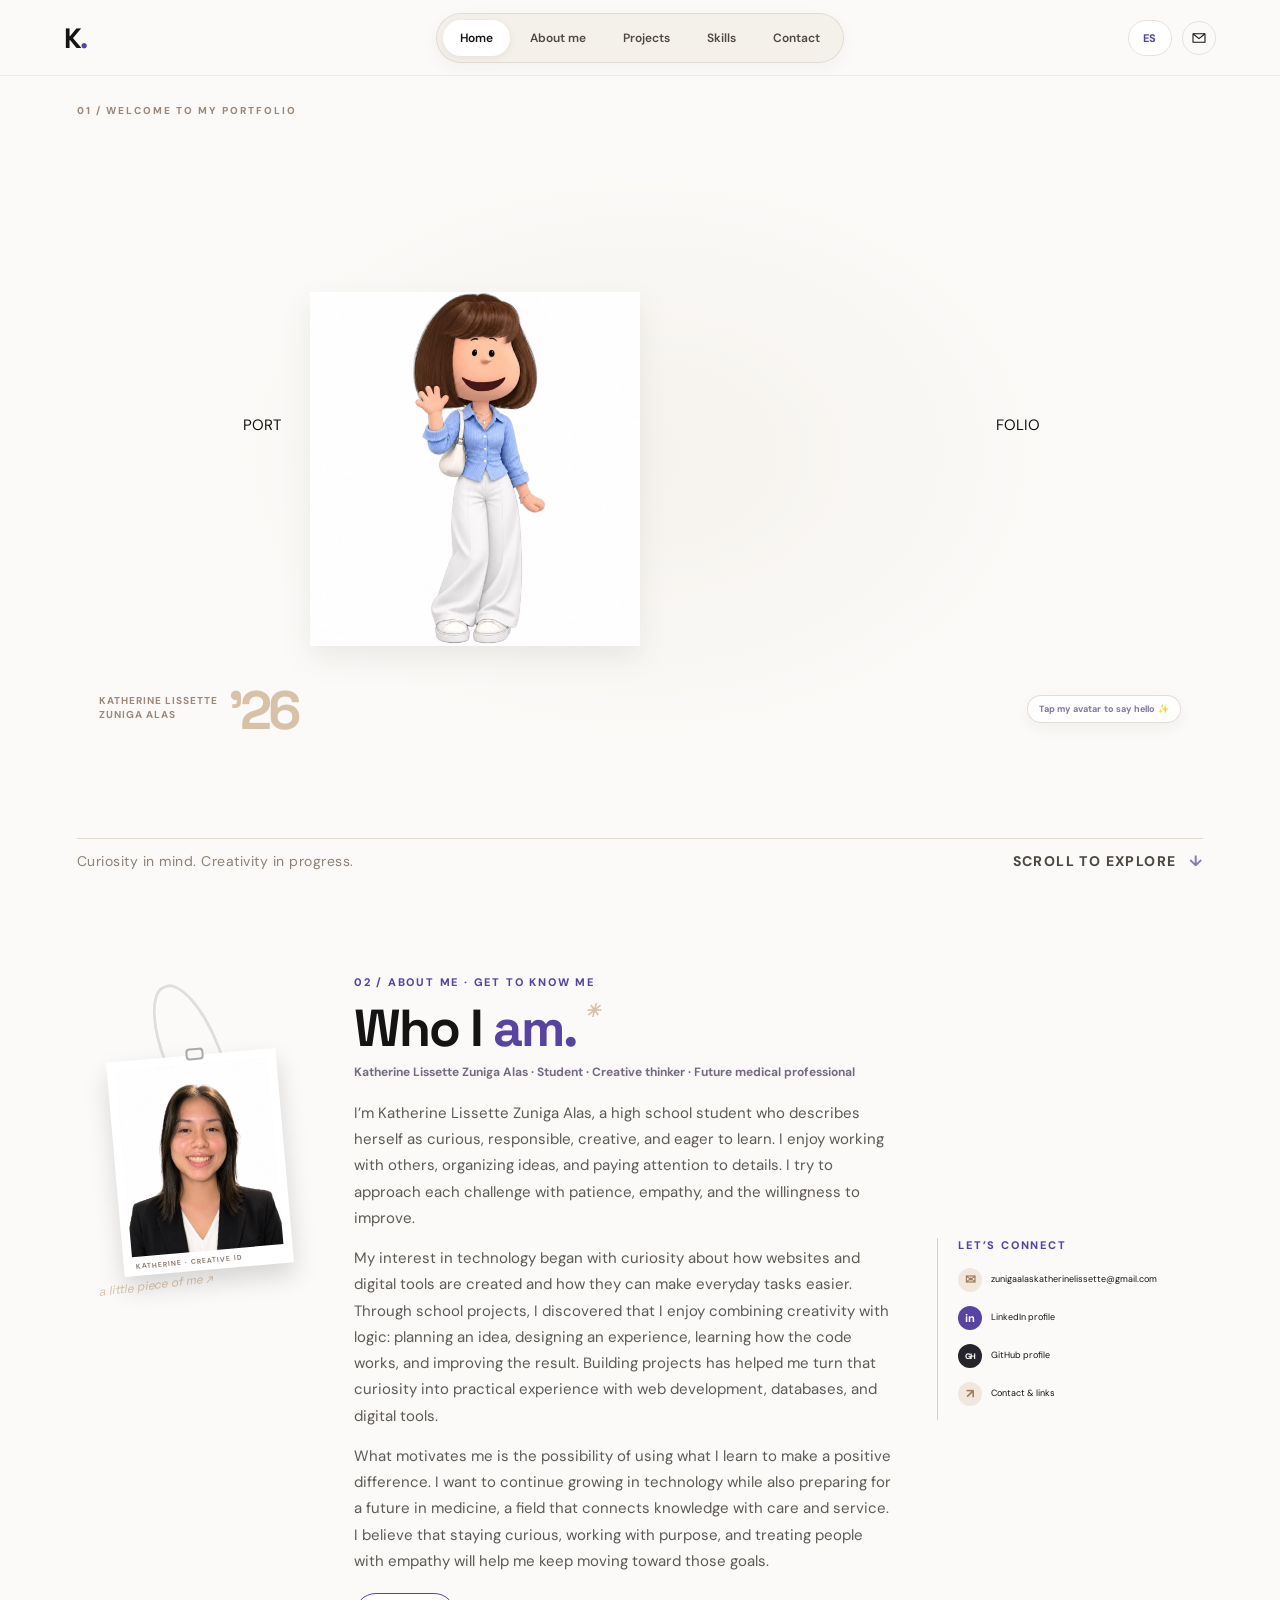
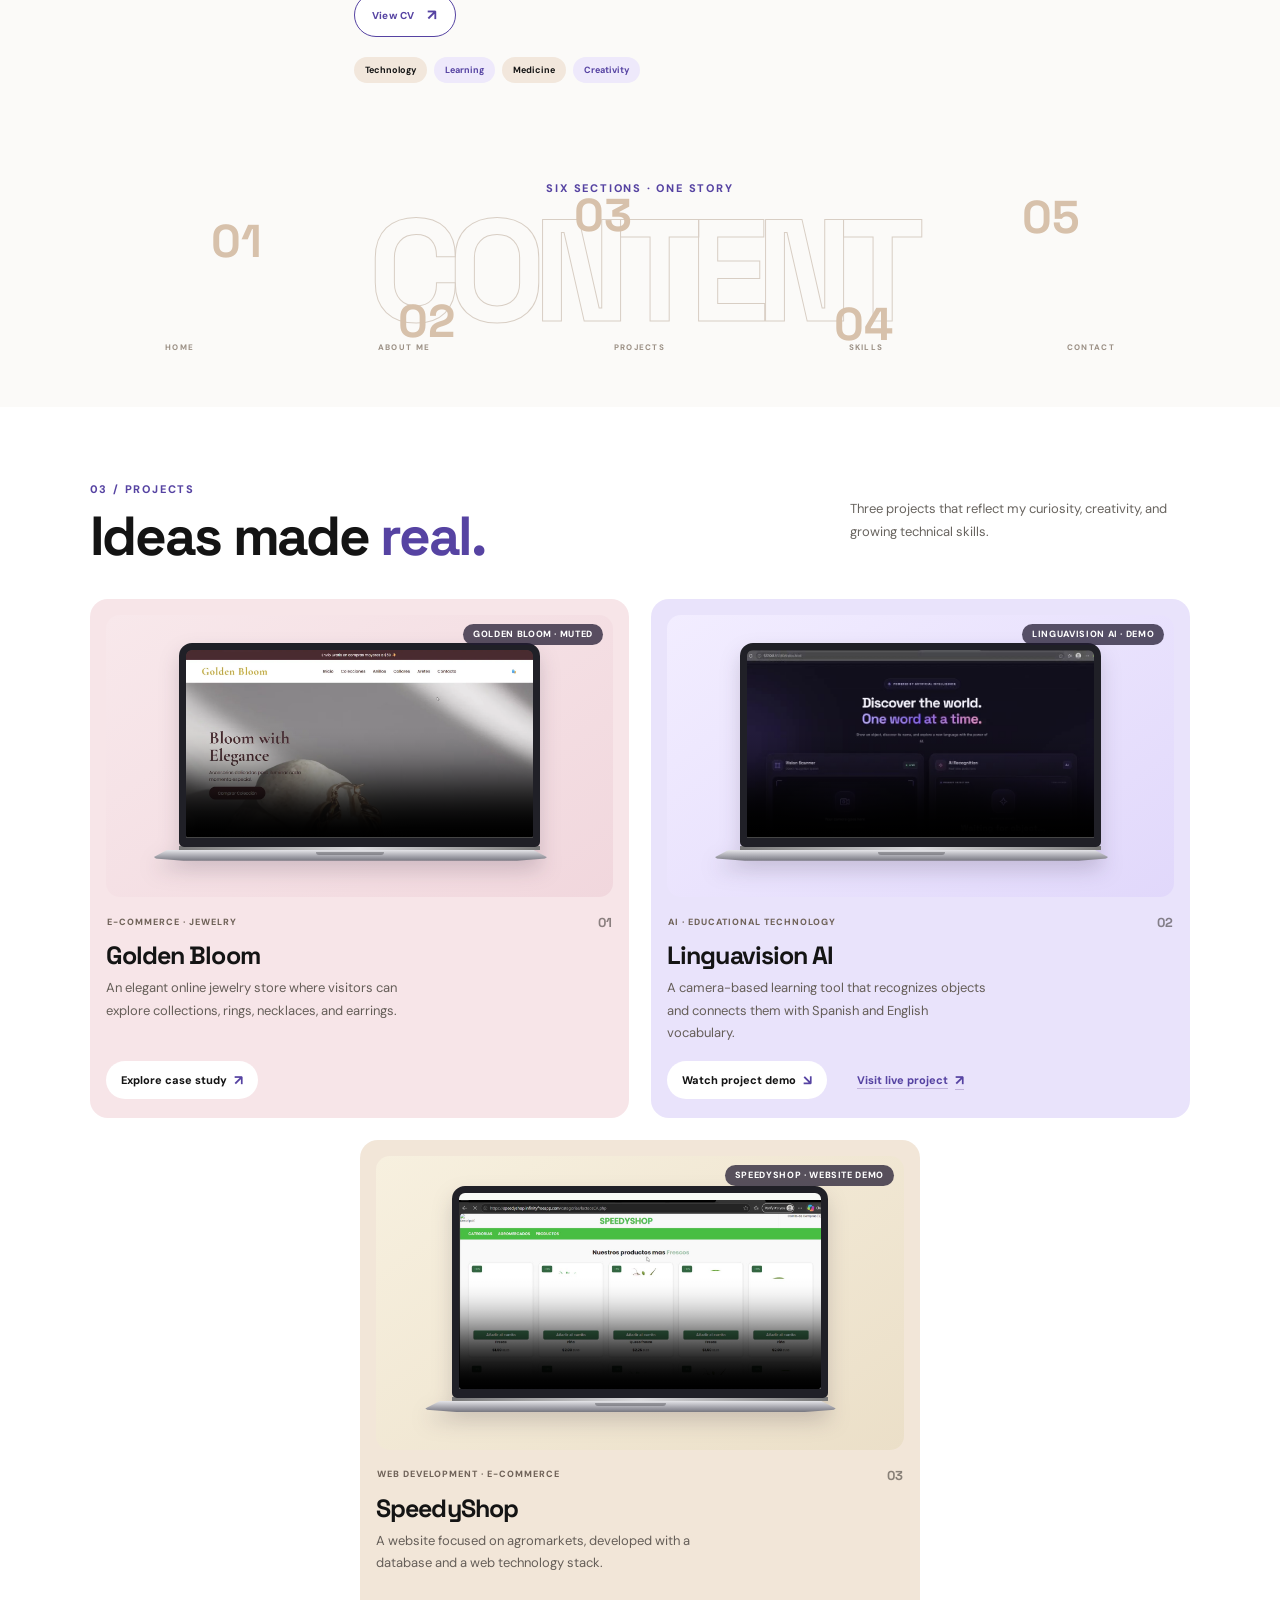
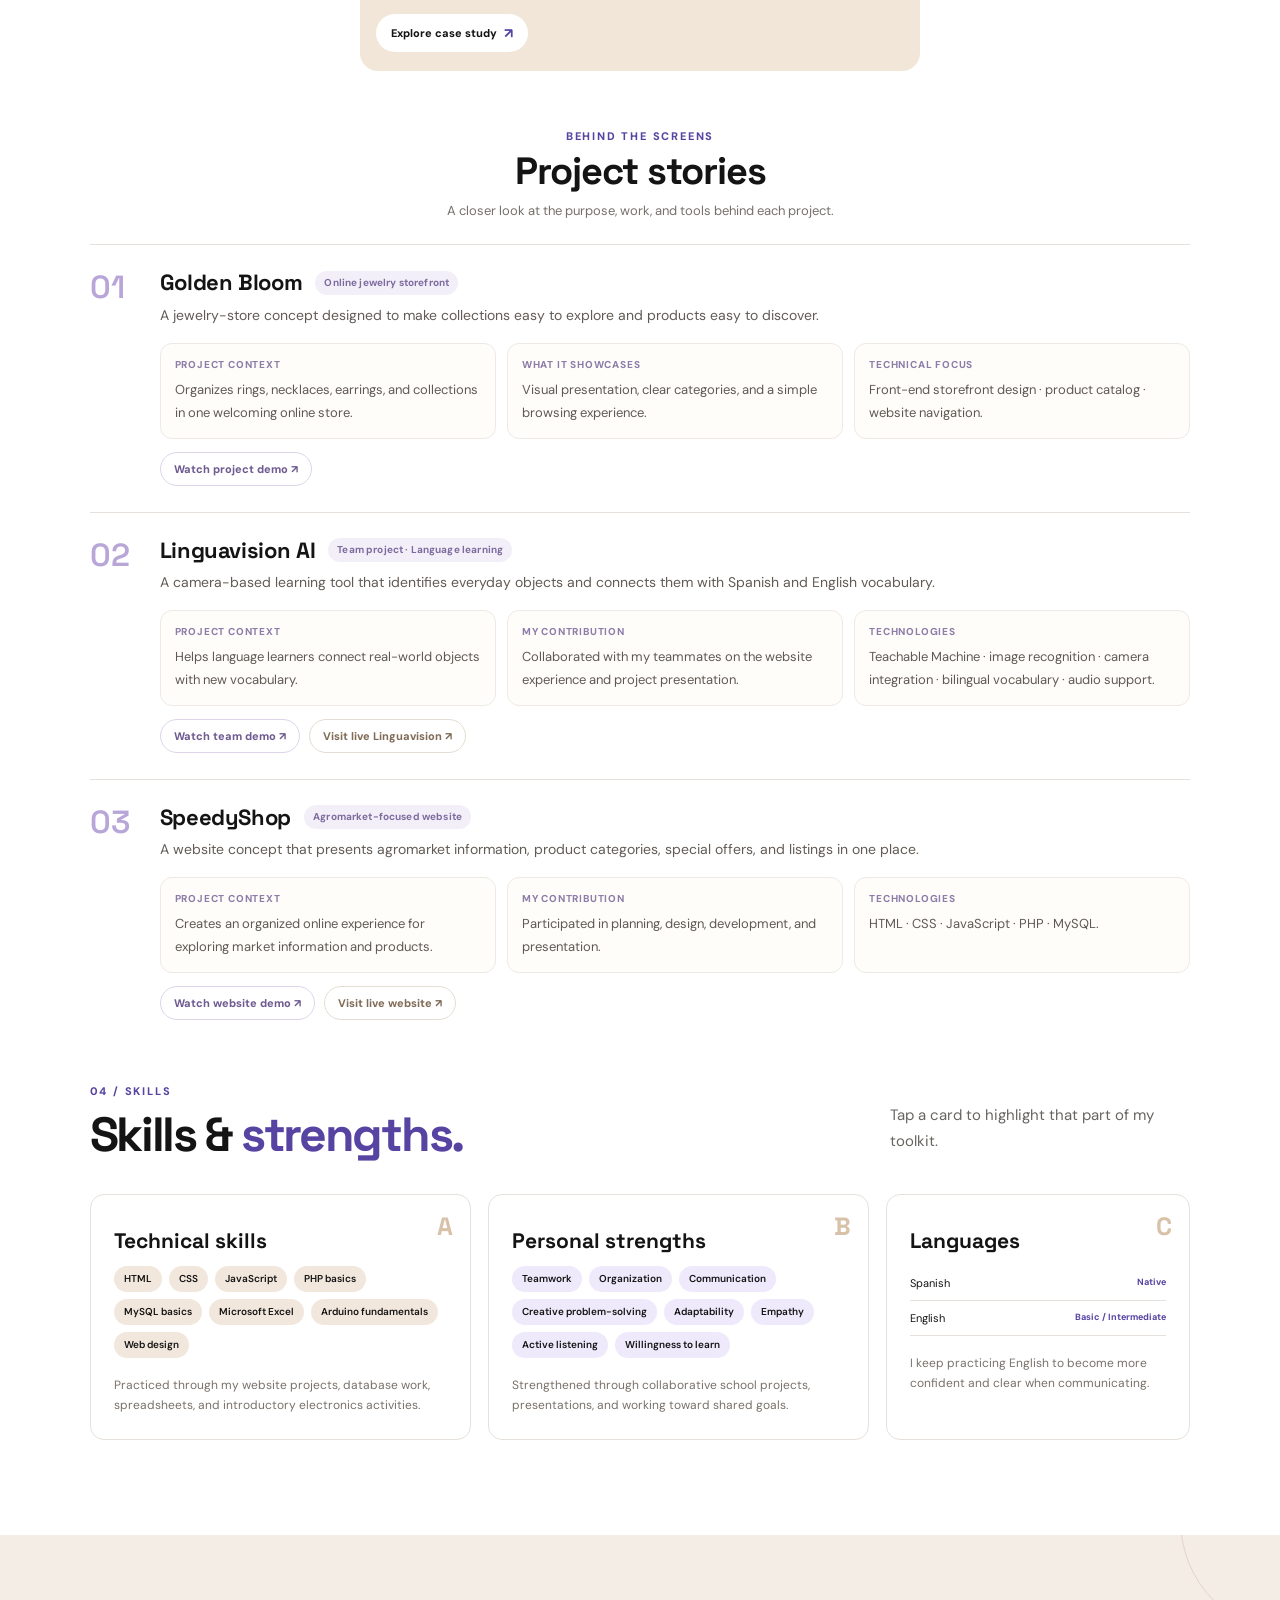
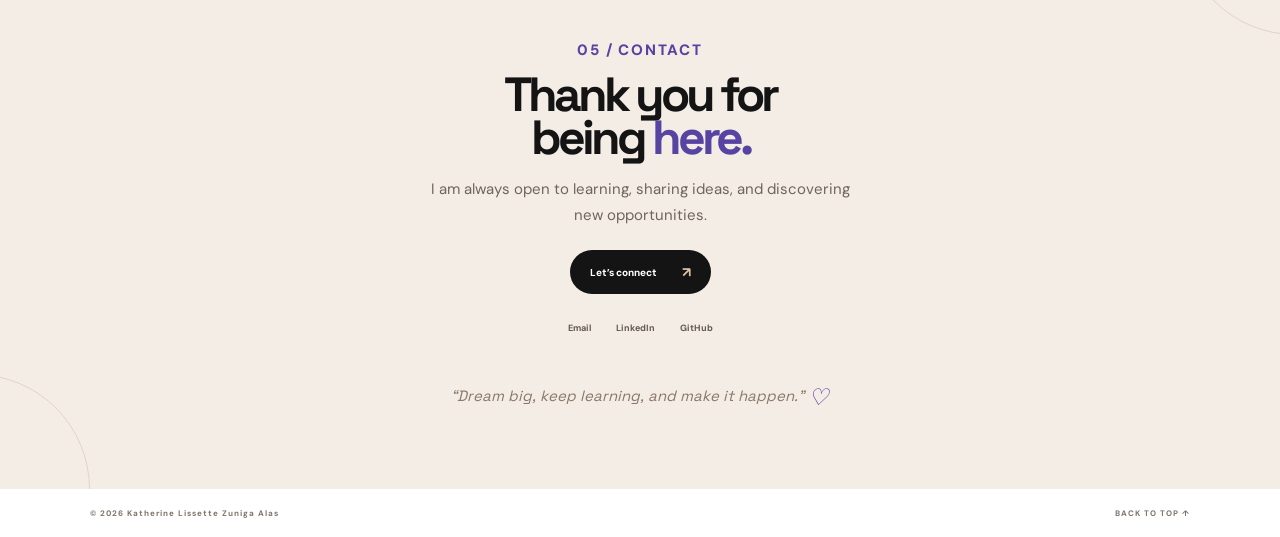
==== commit a9ac00fc: "refactor: split portfolio cover title into independent elements" ====
--- a/index.html
+++ b/index.html
@@ -40,11 +40,9 @@
         </div>
       </div>
       <div class="hero-art">
-        <div class="hero-word" aria-hidden="true">
-          <span class="word-top">PORT</span>
-          <span class="word-bottom">FOLIO</span>
-          <span class="hero-year">'26</span>
-        </div>
+        <span class="hero-side-word hero-word-left" aria-hidden="true">PORT</span>
+        <span class="hero-side-word hero-word-right" aria-hidden="true">FOLIO</span>
+        <span class="hero-year" aria-hidden="true">'26</span>
         <p class="hero-name" id="hero-title">KATHERINE LISSETTE<br>ZUNIGA ALAS</p>
         <button class="hero-avatar-button" type="button" aria-label="Tap the illustrated Katherine to wave hello" aria-pressed="false">
           <img class="hero-avatar" src="assets/katherine-doll.webp" alt="Katherine's smiling 3D illustrated avatar with brown hair, a blue blouse, white trousers, and a white shoulder bag, waving hello">
--- a/styles.css
+++ b/styles.css
@@ -2237,3 +2237,216 @@
   .case-number { font-size: 21px; }
   .project-link, .case-action { max-width: 100%; white-space: normal; }
 }
+
+
+/* Portfolio cover: separate title, centered avatar, and lower title into clear bands. */
+.hero-redesign .hero-art {
+  height: clamp(430px, 55vh, 540px);
+  min-height: 430px;
+  max-height: 540px;
+  overflow: hidden;
+}
+.hero-redesign .hero-word {
+  z-index: 1;
+}
+.hero-redesign .hero-word .word-top,
+.hero-redesign .hero-word .word-bottom {
+  left: 50%;
+  right: auto;
+  width: max-content;
+  max-width: 100%;
+  font-size: clamp(88px, 13.5vw, 172px);
+  line-height: .82;
+  letter-spacing: -.09em;
+  transform: translateX(-50%) rotate(-3deg);
+}
+.hero-redesign .hero-word .word-top {
+  top: 1%;
+}
+.hero-redesign .hero-word .word-bottom {
+  bottom: 1%;
+  transform: translateX(-50%) rotate(-2deg);
+}
+.hero-redesign .hero-avatar-button {
+  z-index: 2;
+  left: 50%;
+  bottom: 15%;
+  width: clamp(225px, 27vw, 325px);
+  height: 68%;
+  transform: translateX(-50%);
+}
+.hero-redesign .hero-avatar {
+  width: 100%;
+  height: 100%;
+  object-fit: contain;
+  object-position: center bottom;
+}
+.hero-redesign .hero-name { z-index: 3; bottom: 8%; }
+.hero-redesign .hero-avatar-hint { z-index: 4; bottom: 8%; }
+@media (max-width: 900px) {
+  .hero-redesign .hero-art { height: 420px; min-height: 420px; }
+  .hero-redesign .hero-word .word-top,
+  .hero-redesign .hero-word .word-bottom {
+    font-size: clamp(82px, 14vw, 132px);
+  }
+  .hero-redesign .hero-avatar-button { width: 260px; height: 67%; bottom: 15%; }
+}
+@media (max-width: 650px) {
+  .hero-redesign { min-height: 0; }
+  .hero-redesign .hero-art {
+    height: clamp(330px, 88vw, 390px);
+    min-height: 330px;
+    margin: 8px auto 12px;
+    overflow: hidden;
+  }
+  .hero-redesign .hero-word .word-top,
+  .hero-redesign .hero-word .word-bottom {
+    font-size: clamp(57px, 16vw, 78px);
+    letter-spacing: -.095em;
+  }
+  .hero-redesign .hero-word .word-top { top: 2%; }
+  .hero-redesign .hero-word .word-bottom { bottom: 2%; }
+  .hero-redesign .hero-avatar-button {
+    width: min(215px, 56vw);
+    height: 65%;
+    bottom: 16%;
+  }
+  .hero-redesign .hero-name { bottom: 7%; font-size: 6px; }
+  .hero-redesign .hero-avatar-hint { display: none; }
+}
+@media (max-width: 390px) {
+  .hero-redesign .hero-art { height: 315px; min-height: 315px; }
+  .hero-redesign .hero-word .word-top,
+  .hero-redesign .hero-word .word-bottom { font-size: clamp(50px, 15.5vw, 62px); }
+  .hero-redesign .hero-avatar-button { width: min(185px, 55vw); }
+}
+
+
+/* Final cover composition: PORT | centered avatar | FOLIO. */
+.hero-redesign .hero-art {
+  display: grid !important;
+  grid-template-columns: minmax(0, 1fr) minmax(230px, .9fr) minmax(0, 1fr);
+  grid-template-rows: minmax(0, 1fr);
+  align-items: center;
+  justify-items: center;
+  column-gap: clamp(8px, 2vw, 28px);
+  height: clamp(430px, 55vh, 540px);
+  min-height: 430px;
+  max-height: 540px;
+  overflow: visible;
+}
+.hero-redesign .hero-word {
+  display: contents !important;
+  position: static !important;
+  inset: auto !important;
+  height: auto !important;
+}
+.hero-redesign .hero-word .word-top,
+.hero-redesign .hero-word .word-bottom {
+  position: relative !important;
+  inset: auto !important;
+  top: auto !important;
+  right: auto !important;
+  bottom: auto !important;
+  left: auto !important;
+  display: block;
+  width: auto;
+  max-width: 100%;
+  align-self: center;
+  justify-self: center;
+  overflow: visible;
+  white-space: nowrap;
+  font-size: clamp(52px, 8.2vw, 112px);
+  line-height: .9;
+  letter-spacing: -.09em;
+  text-align: center;
+  transform: rotate(-3deg);
+}
+.hero-redesign .hero-word .word-top { grid-column: 1; grid-row: 1; }
+.hero-redesign .hero-word .word-bottom {
+  grid-column: 3;
+  grid-row: 1;
+  transform: rotate(-2deg);
+}
+.hero-redesign .hero-word .hero-year { display: none !important; }
+.hero-redesign .hero-avatar-button {
+  position: relative !important;
+  grid-column: 2;
+  grid-row: 1;
+  z-index: 2;
+  justify-self: center;
+  align-self: end;
+  left: auto !important;
+  right: auto !important;
+  bottom: auto !important;
+  width: min(100%, 330px);
+  height: 94%;
+  min-width: 0;
+  transform: none !important;
+}
+.hero-redesign .hero-avatar {
+  display: block;
+  width: 100%;
+  height: 100%;
+  object-fit: contain;
+  object-position: center bottom;
+}
+.hero-redesign .hero-name {
+  position: absolute;
+  z-index: 3;
+  left: 2%;
+  bottom: 4%;
+}
+.hero-redesign .hero-avatar-hint {
+  position: absolute;
+  z-index: 4;
+  right: 2%;
+  bottom: 4%;
+}
+.hero-redesign .hero-doodle { display: none !important; }
+
+@media (max-width: 900px) {
+  .hero-redesign .hero-art {
+    grid-template-columns: minmax(0, 1fr) minmax(190px, .95fr) minmax(0, 1fr);
+    height: 420px;
+    min-height: 400px;
+  }
+  .hero-redesign .hero-word .word-top,
+  .hero-redesign .hero-word .word-bottom {
+    font-size: clamp(43px, 7.5vw, 76px);
+  }
+  .hero-redesign .hero-avatar-button { width: 100%; height: 90%; }
+}
+@media (max-width: 650px) {
+  .hero-redesign .hero-art {
+    grid-template-columns: minmax(0, .9fr) minmax(125px, 1.1fr) minmax(0, 1fr);
+    column-gap: 3px;
+    height: clamp(320px, 88vw, 380px);
+    min-height: 320px;
+    margin: 8px auto 12px;
+    overflow: hidden;
+  }
+  .hero-redesign .hero-word .word-top,
+  .hero-redesign .hero-word .word-bottom {
+    font-size: clamp(29px, 7.2vw, 46px);
+    letter-spacing: -.105em;
+  }
+  .hero-redesign .hero-avatar-button {
+    width: 100%;
+    height: 84%;
+    align-self: end;
+  }
+  .hero-redesign .hero-name { left: 1%; bottom: 2%; font-size: 6px; }
+  .hero-redesign .hero-avatar-hint { display: none !important; }
+}
+@media (max-width: 390px) {
+  .hero-redesign .hero-art {
+    grid-template-columns: minmax(0, .88fr) minmax(112px, 1.1fr) minmax(0, 1fr);
+    height: 300px;
+    min-height: 300px;
+  }
+  .hero-redesign .hero-word .word-top,
+  .hero-redesign .hero-word .word-bottom {
+    font-size: clamp(26px, 7vw, 31px);
+  }
+}
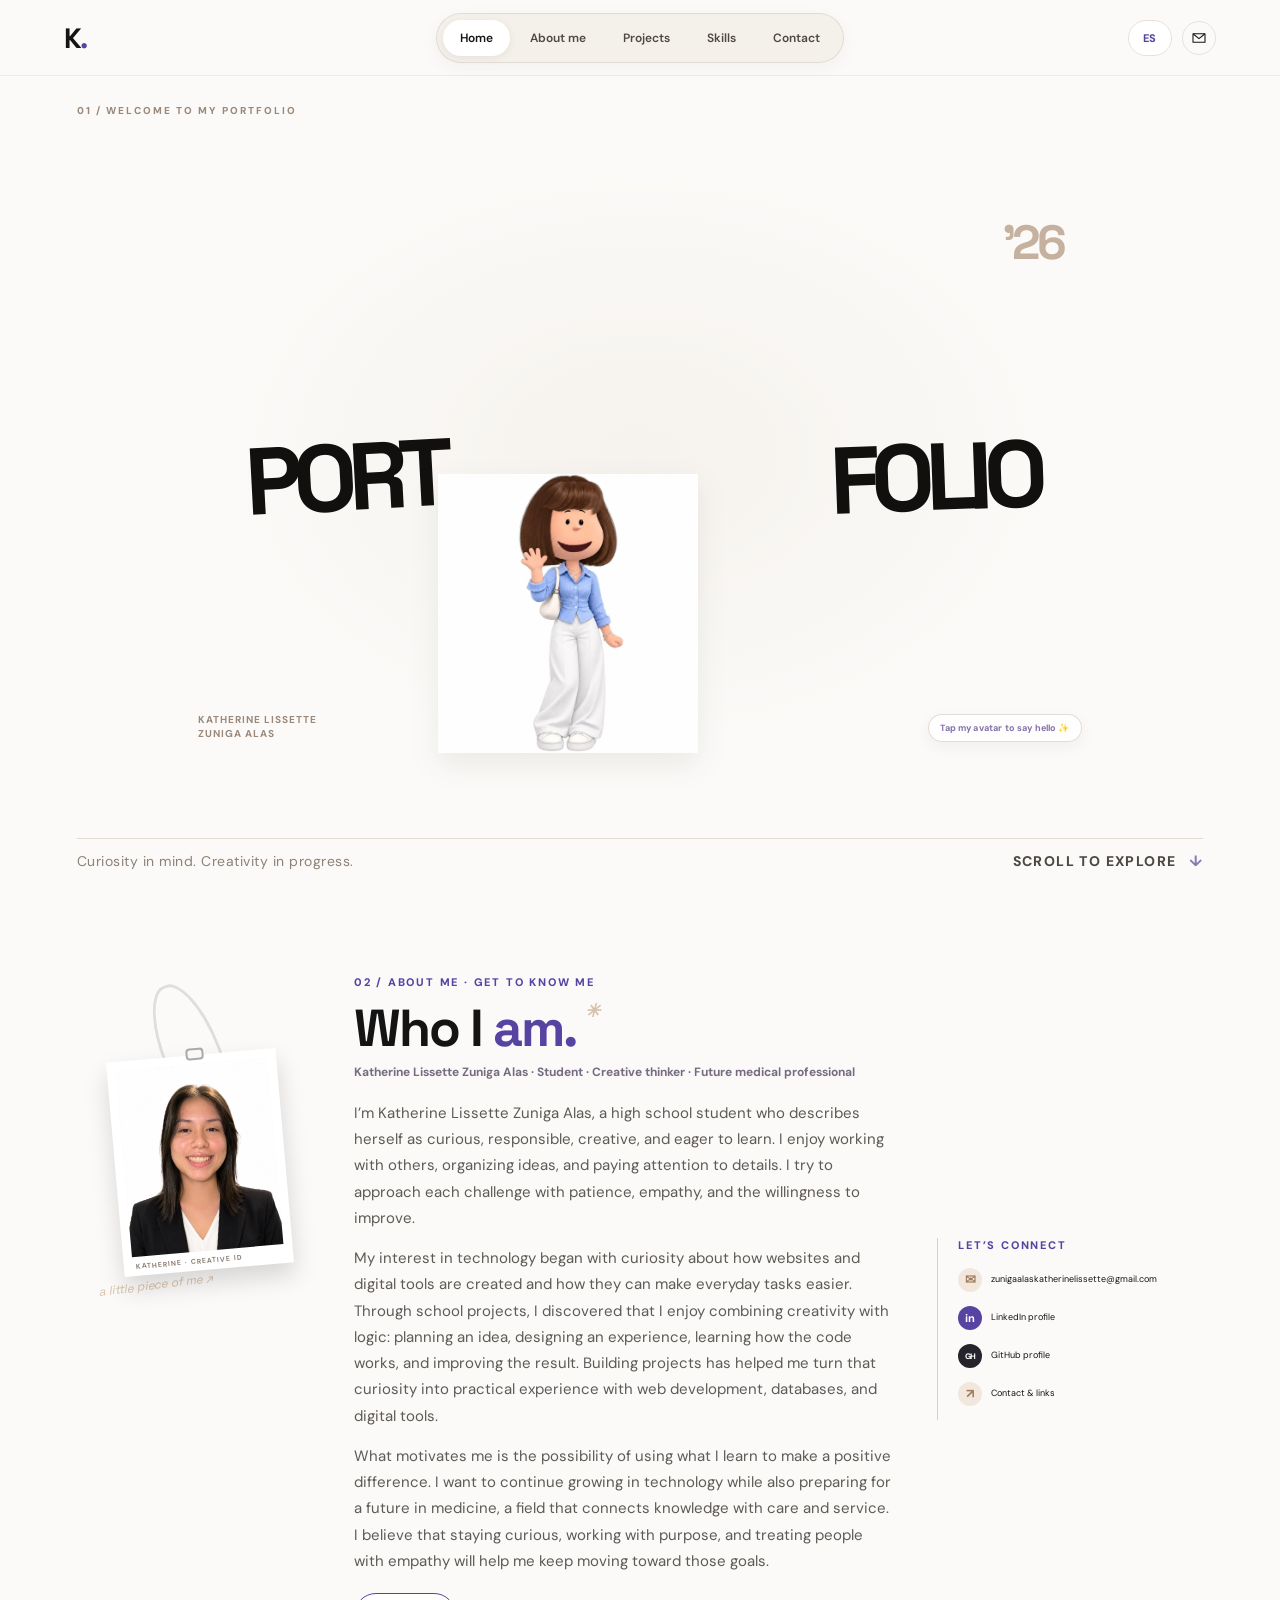
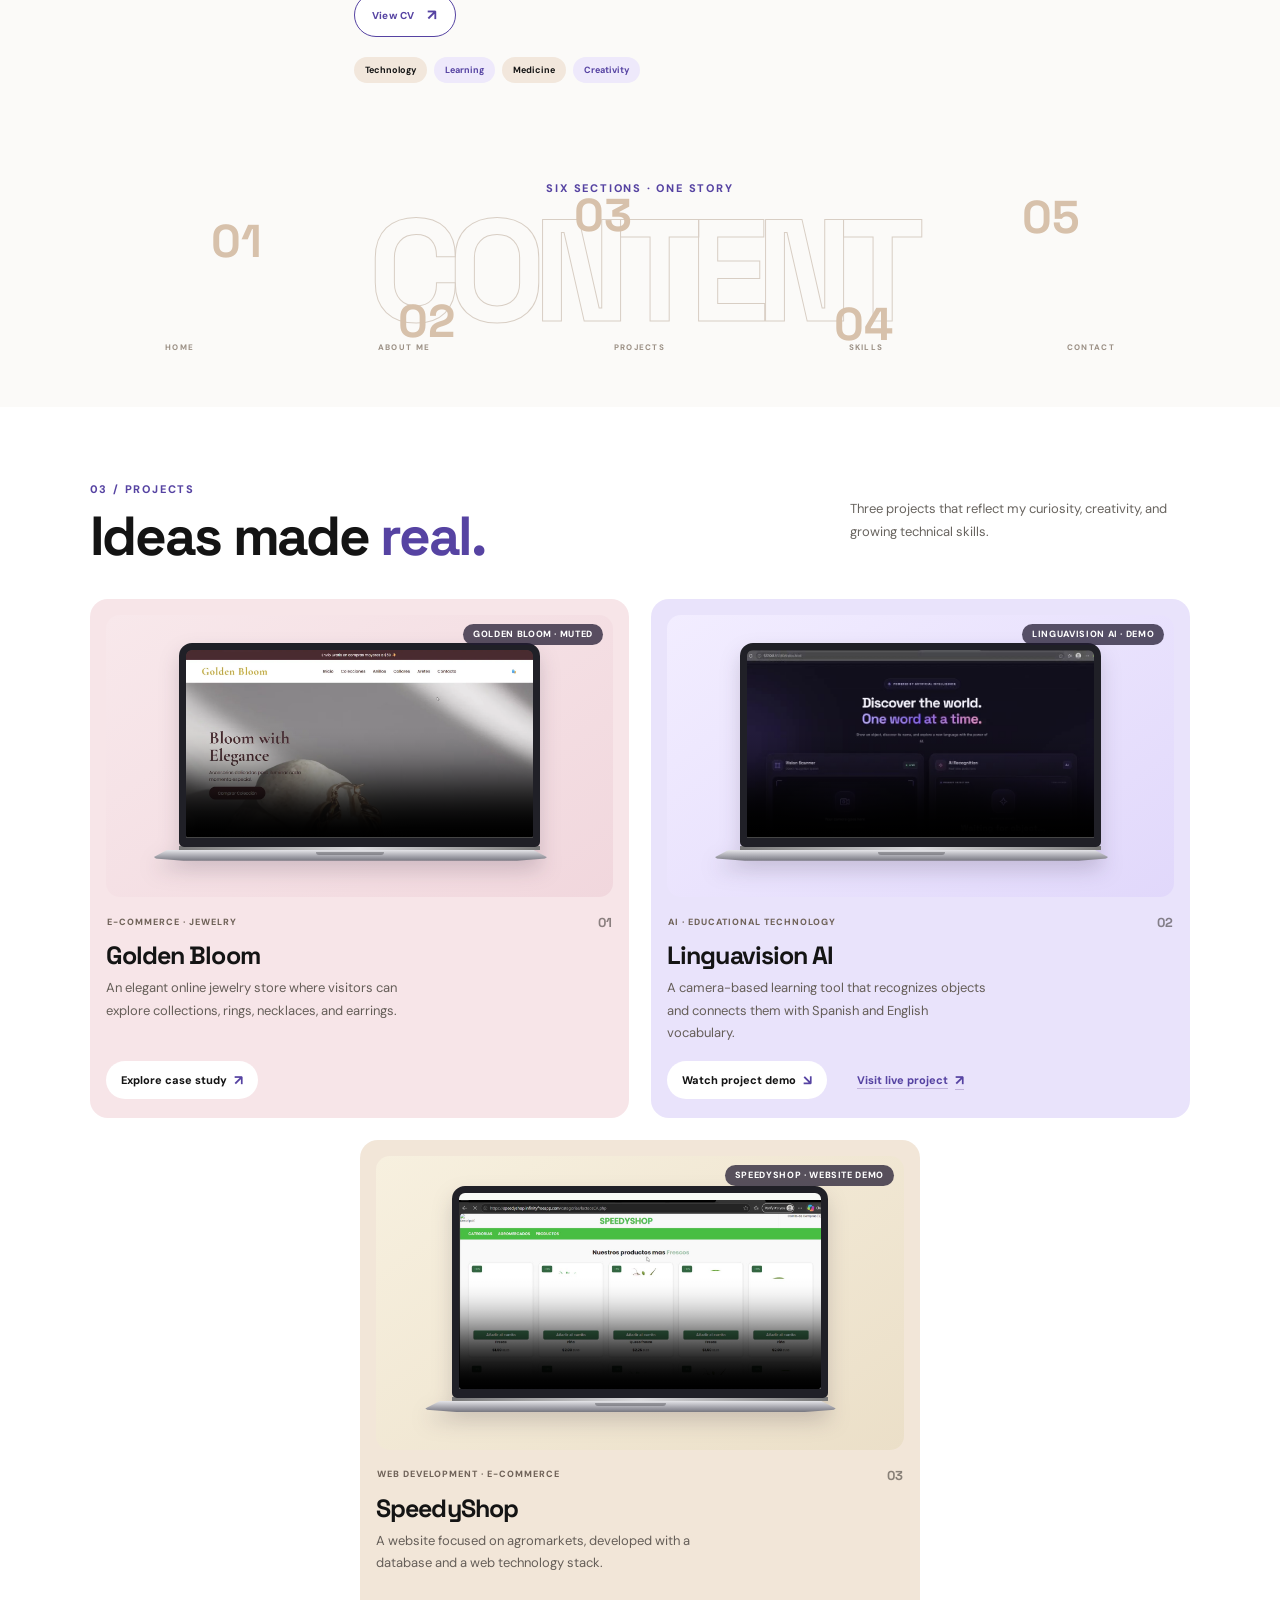
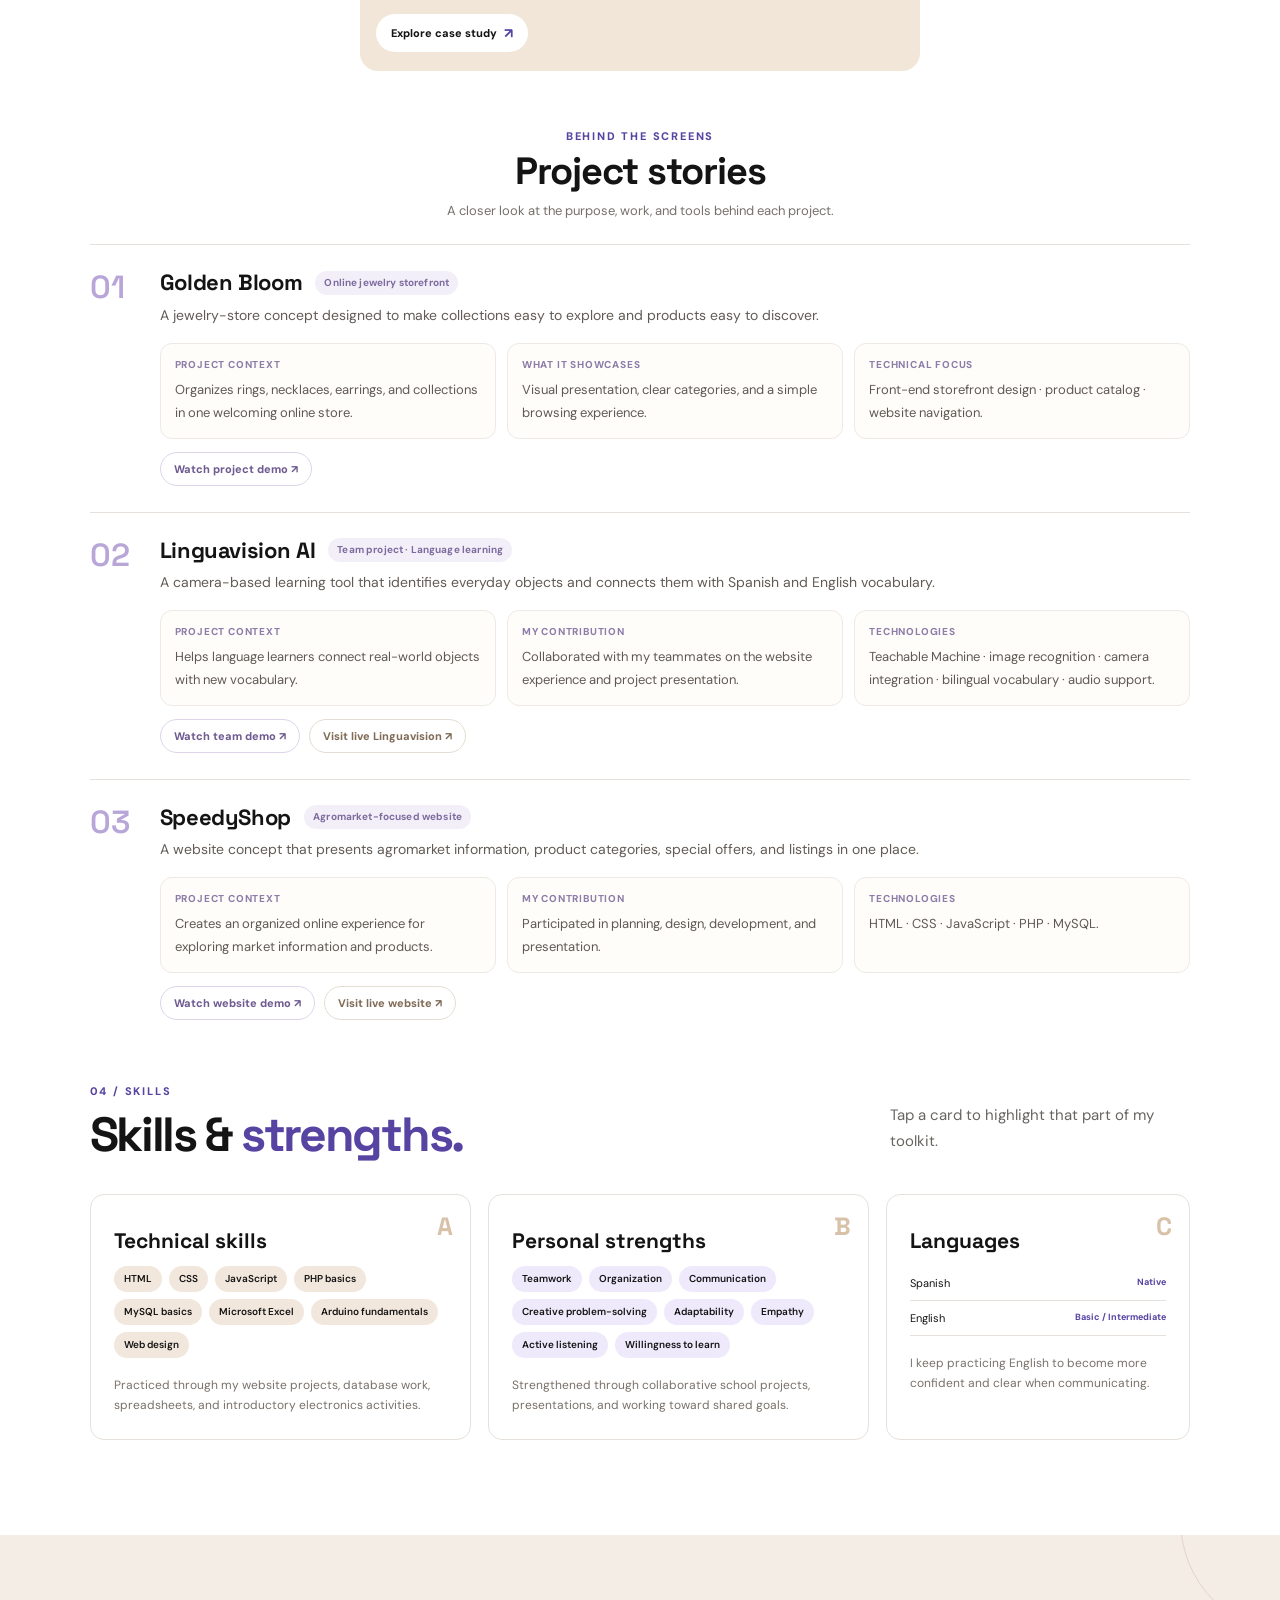
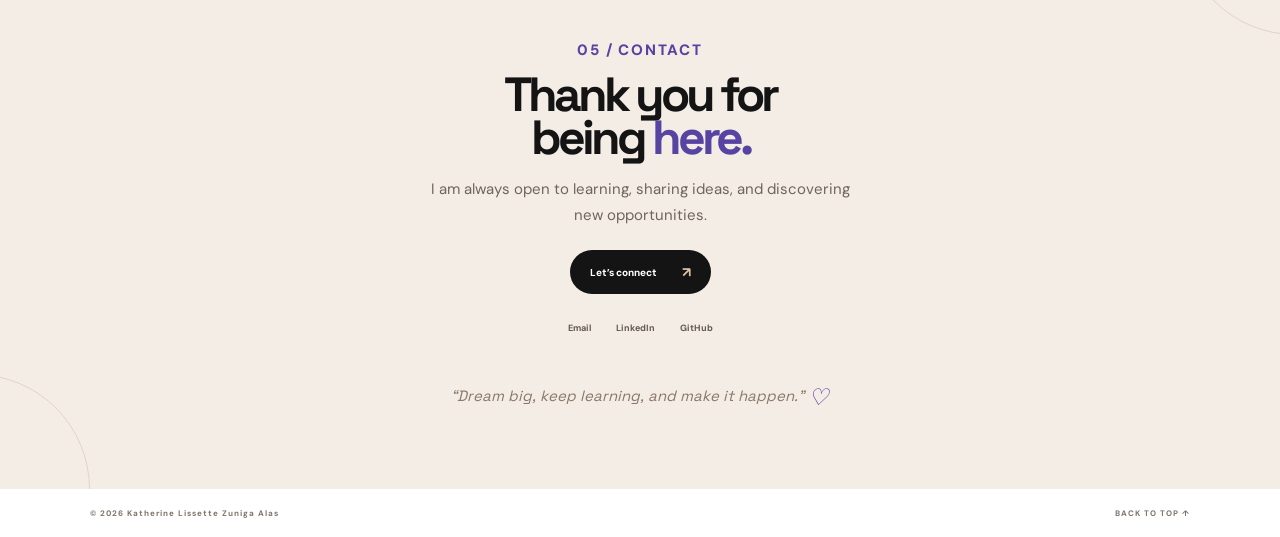
==== commit 0c89fc38: "fix: refresh portfolio stylesheet cache" ====
--- a/index.html
+++ b/index.html
@@ -10,7 +10,7 @@
   <link rel="preconnect" href="https://fonts.googleapis.com">
   <link rel="preconnect" href="https://fonts.gstatic.com" crossorigin>
   <link href="https://fonts.googleapis.com/css2?family=DM+Sans:wght@400;500;600;700;800&family=Space+Grotesk:wght@400;500;600;700&display=swap" rel="stylesheet">
-  <link rel="stylesheet" href="styles.css?v=6">
+  <link rel="stylesheet" href="styles.css?v=7">
 </head>
 <body>
   <a class="skip-link" href="#main">Skip to content</a>
--- a/styles.css
+++ b/styles.css
@@ -2450,3 +2450,236 @@
     font-size: clamp(26px, 7vw, 31px);
   }
 }
+
+
+/* Balanced final cover: independent PORT and FOLIO with the avatar on the true center axis. */
+.hero-redesign .hero-art {
+  position: relative;
+  display: grid !important;
+  grid-template-columns: minmax(0, 1fr) minmax(250px, .92fr) minmax(0, 1fr);
+  grid-template-rows: minmax(0, 1fr);
+  align-items: center;
+  justify-items: center;
+  column-gap: clamp(12px, 2.2vw, 30px);
+  width: min(100%, 1180px);
+  height: clamp(440px, 58vh, 550px);
+  min-height: 440px;
+  max-height: 550px;
+  margin: 0 auto;
+  overflow: visible;
+}
+.hero-redesign .hero-side-word {
+  position: relative;
+  z-index: 1;
+  display: block;
+  justify-self: center;
+  align-self: center;
+  max-width: 100%;
+  color: #11100f;
+  font-family: var(--font-display);
+  font-size: clamp(56px, 8.4vw, 112px);
+  font-weight: 700;
+  line-height: .9;
+  letter-spacing: -.095em;
+  white-space: nowrap;
+  text-align: center;
+  transform: rotate(-3deg);
+}
+.hero-redesign .hero-word-left { grid-column: 1; grid-row: 1; }
+.hero-redesign .hero-word-right {
+  grid-column: 3;
+  grid-row: 1;
+  transform: rotate(-2deg);
+}
+.hero-redesign .hero-year {
+  position: absolute !important;
+  display: block !important;
+  z-index: 3;
+  top: 3%;
+  right: 4%;
+  color: #c5b19e !important;
+  font-family: var(--font-display);
+  font-size: clamp(30px, 4vw, 48px) !important;
+  font-weight: 700;
+  line-height: 1 !important;
+  letter-spacing: -.08em !important;
+}
+.hero-redesign .hero-avatar-button {
+  position: relative !important;
+  grid-column: 2;
+  grid-row: 1;
+  z-index: 2;
+  justify-self: center;
+  align-self: end;
+  left: auto !important;
+  right: auto !important;
+  bottom: auto !important;
+  width: min(100%, 330px);
+  height: 94%;
+  min-width: 0;
+  margin: 0;
+  padding: 0;
+  border: 0;
+  border-radius: 0;
+  background: transparent !important;
+  box-shadow: none !important;
+  transform: none !important;
+}
+.hero-redesign .hero-avatar {
+  display: block;
+  width: 100%;
+  height: 100%;
+  object-fit: contain;
+  object-position: center bottom;
+  mix-blend-mode: normal;
+}
+.hero-redesign .hero-name {
+  z-index: 4;
+  left: 2%;
+  bottom: 2%;
+}
+.hero-redesign .hero-avatar-hint {
+  z-index: 4;
+  right: 2%;
+  bottom: 2%;
+}
+.hero-redesign .hero-doodle { display: none !important; }
+
+@media (max-width: 900px) {
+  .hero-redesign .hero-art {
+    grid-template-columns: minmax(0, 1fr) minmax(205px, .95fr) minmax(0, 1fr);
+    height: 430px;
+    min-height: 410px;
+  }
+  .hero-redesign .hero-side-word {
+    font-size: clamp(43px, 7.4vw, 76px);
+  }
+  .hero-redesign .hero-avatar-button { width: 100%; height: 90%; }
+}
+@media (max-width: 650px) {
+  .hero-redesign .hero-art {
+    grid-template-columns: minmax(0, .95fr) minmax(130px, 1.1fr) minmax(0, .95fr);
+    column-gap: 3px;
+    height: clamp(325px, 88vw, 385px);
+    min-height: 325px;
+    margin: 8px auto 12px;
+    overflow: hidden;
+  }
+  .hero-redesign .hero-side-word {
+    font-size: clamp(29px, 7.1vw, 45px);
+    letter-spacing: -.105em;
+  }
+  .hero-redesign .hero-avatar-button {
+    width: 100%;
+    height: 84%;
+    align-self: end;
+  }
+  .hero-redesign .hero-year { top: 1%; right: 2%; font-size: 25px !important; }
+  .hero-redesign .hero-name { left: 1%; bottom: 1%; font-size: 6px; }
+  .hero-redesign .hero-avatar-hint { display: none !important; }
+}
+@media (max-width: 390px) {
+  .hero-redesign .hero-art {
+    grid-template-columns: minmax(0, .9fr) minmax(116px, 1.1fr) minmax(0, .9fr);
+    height: 305px;
+    min-height: 305px;
+  }
+  .hero-redesign .hero-side-word { font-size: clamp(26px, 6.9vw, 30px); }
+  .hero-redesign .hero-avatar-button { width: 100%; }
+}
+
+
+/* Fine alignment: bring the title closer and visually center the avatar group. */
+.hero-redesign .hero-art {
+  width: min(100%, 920px);
+  grid-template-columns: minmax(0, 1fr) minmax(280px, 320px) minmax(0, 1fr);
+  column-gap: 0;
+  justify-content: center;
+}
+.hero-redesign .hero-side-word {
+  font-size: clamp(58px, 7.4vw, 96px);
+}
+.hero-redesign .hero-avatar-button {
+  width: min(100%, 320px);
+  transform: translateX(18px) !important;
+}
+@media (max-width: 900px) {
+  .hero-redesign .hero-art {
+    width: min(100%, 820px);
+    grid-template-columns: minmax(0, 1fr) minmax(230px, 270px) minmax(0, 1fr);
+    column-gap: 0;
+  }
+  .hero-redesign .hero-side-word {
+    font-size: clamp(46px, 7vw, 72px);
+  }
+  .hero-redesign .hero-avatar-button {
+    width: 100%;
+    transform: translateX(10px) !important;
+  }
+}
+@media (max-width: 650px) {
+  .hero-redesign .hero-art {
+    width: 100%;
+    grid-template-columns: minmax(0, .95fr) minmax(135px, 1.1fr) minmax(0, .95fr);
+    column-gap: 0;
+  }
+  .hero-redesign .hero-side-word {
+    font-size: clamp(29px, 7.1vw, 45px);
+  }
+  .hero-redesign .hero-avatar-button {
+    width: 100%;
+    transform: none !important;
+  }
+}
+
+
+/* Corrected hero composition: smaller avatar shifted right, with its white canvas blended away. */
+.hero-redesign .hero-art {
+  width: min(100%, 920px);
+  grid-template-columns: minmax(0, 1fr) minmax(230px, 260px) minmax(0, 1fr);
+  column-gap: 0;
+  isolation: isolate;
+}
+.hero-redesign .hero-side-word {
+  z-index: 3;
+}
+.hero-redesign .hero-avatar-button {
+  width: min(100%, 260px);
+  height: 84%;
+  transform: translateX(58px) !important;
+}
+.hero-redesign .hero-avatar {
+  mix-blend-mode: multiply;
+}
+@media (max-width: 900px) {
+  .hero-redesign .hero-art {
+    width: min(100%, 820px);
+    grid-template-columns: minmax(0, 1fr) minmax(195px, 220px) minmax(0, 1fr);
+  }
+  .hero-redesign .hero-avatar-button {
+    width: 100%;
+    height: 82%;
+    transform: translateX(38px) !important;
+  }
+}
+@media (max-width: 650px) {
+  .hero-redesign .hero-art {
+    width: 100%;
+    grid-template-columns: minmax(0, .95fr) minmax(118px, .82fr) minmax(0, .95fr);
+    column-gap: 0;
+  }
+  .hero-redesign .hero-avatar-button {
+    width: 100%;
+    height: 78%;
+    transform: translateX(8px) !important;
+  }
+}
+@media (max-width: 390px) {
+  .hero-redesign .hero-art {
+    grid-template-columns: minmax(0, .92fr) minmax(110px, .78fr) minmax(0, .92fr);
+  }
+  .hero-redesign .hero-avatar-button {
+    height: 76%;
+    transform: translateX(5px) !important;
+  }
+}
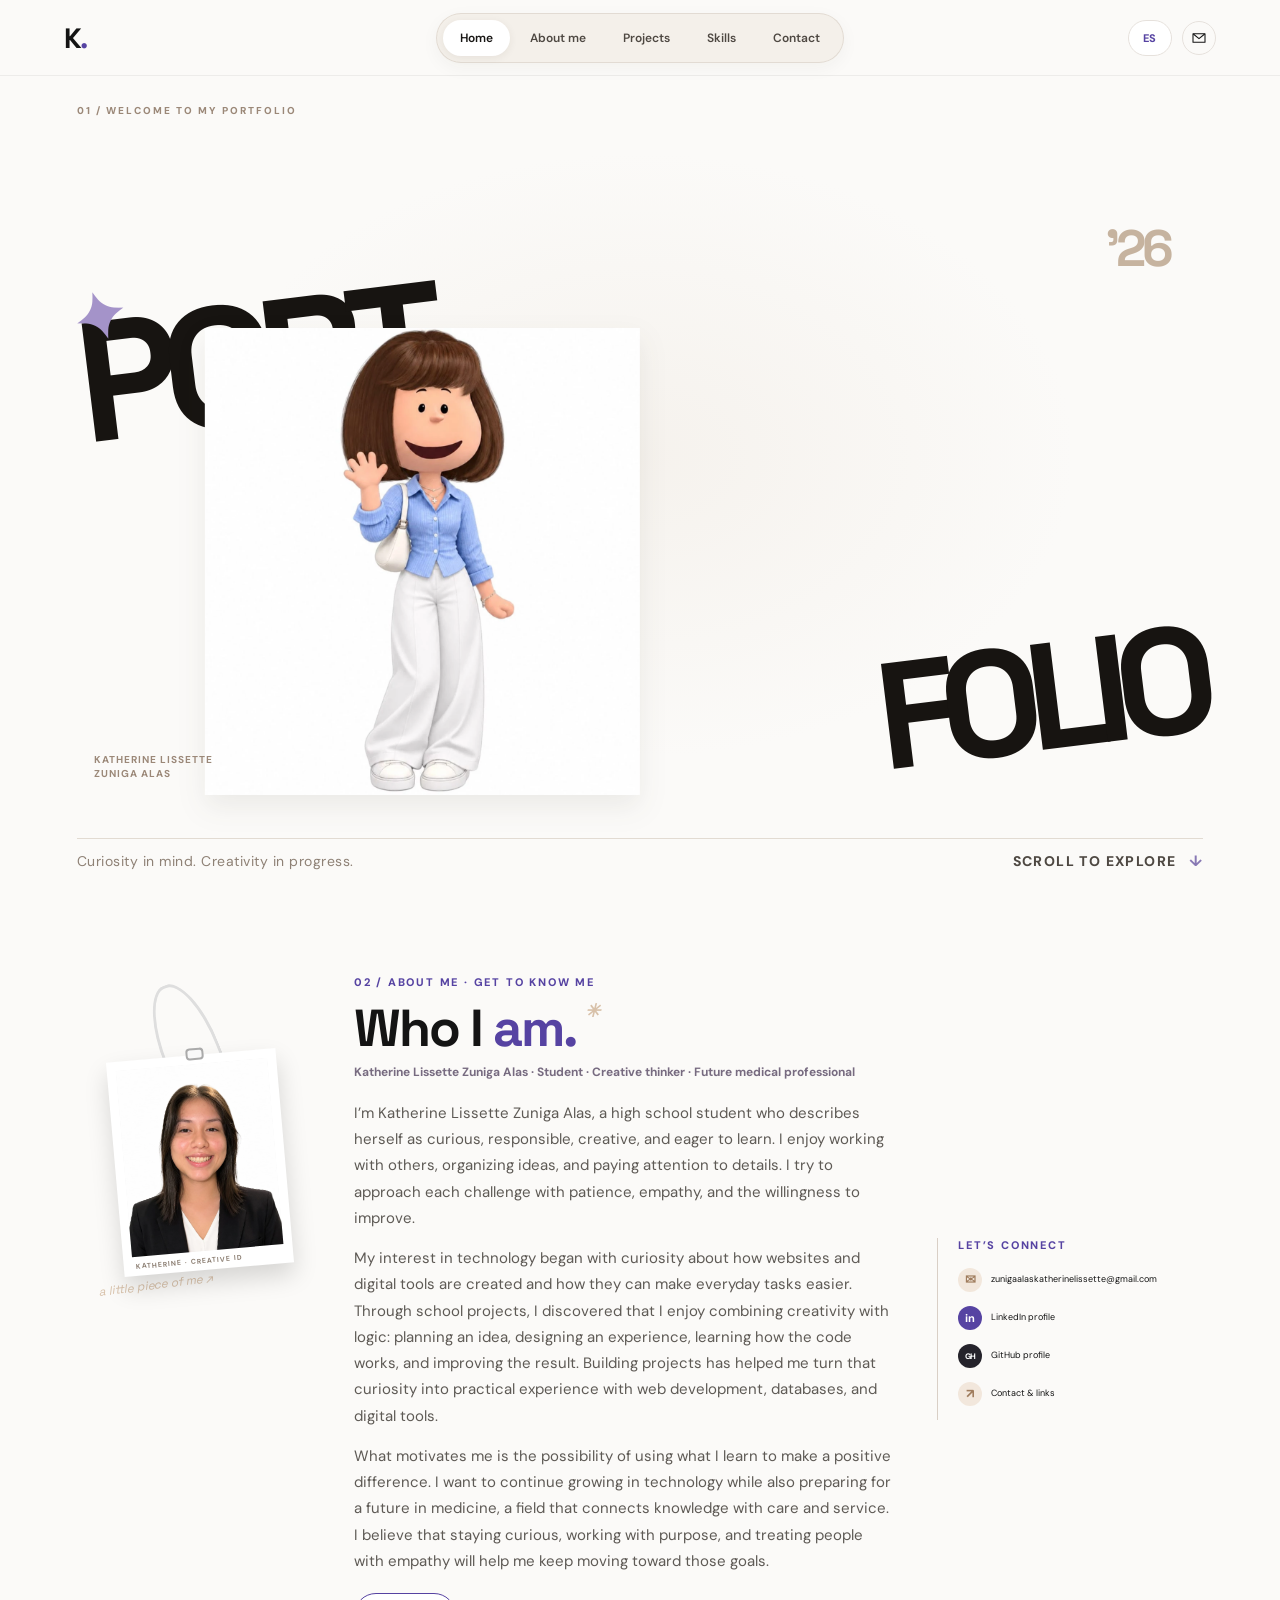
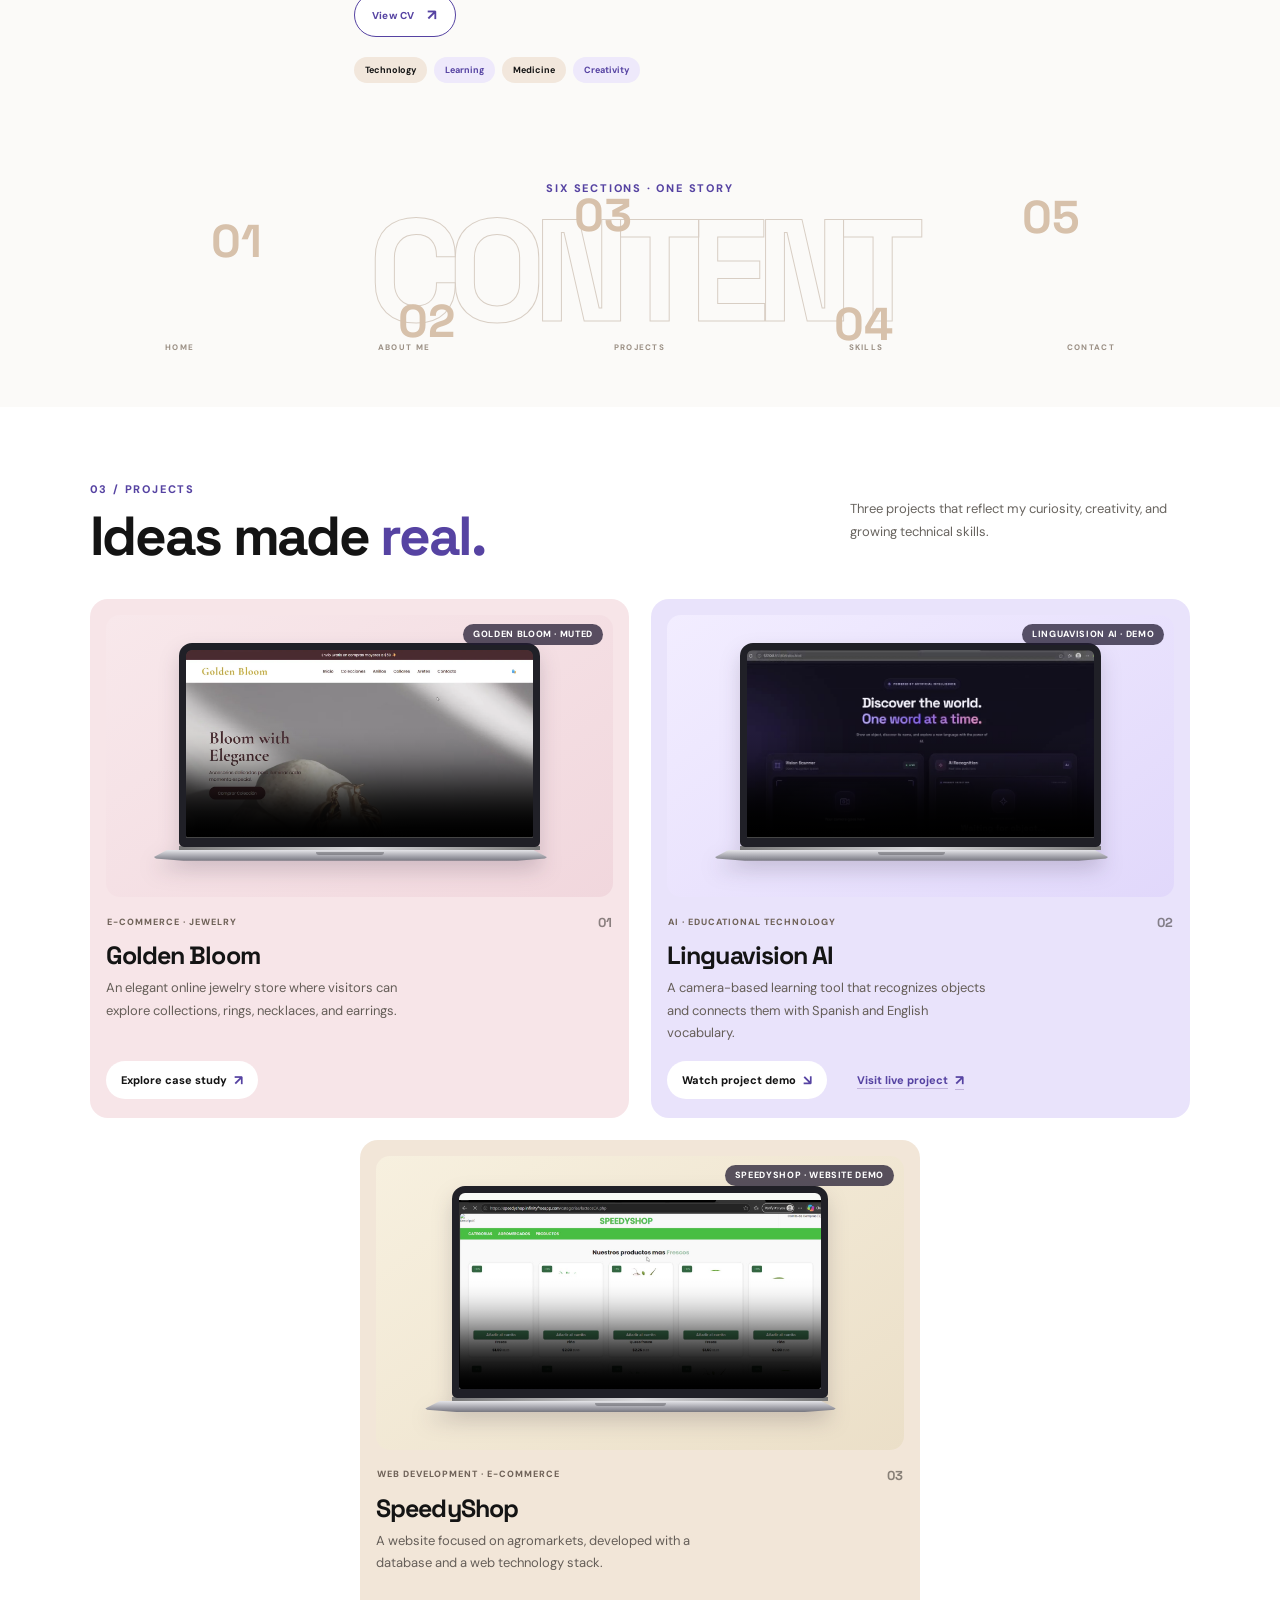
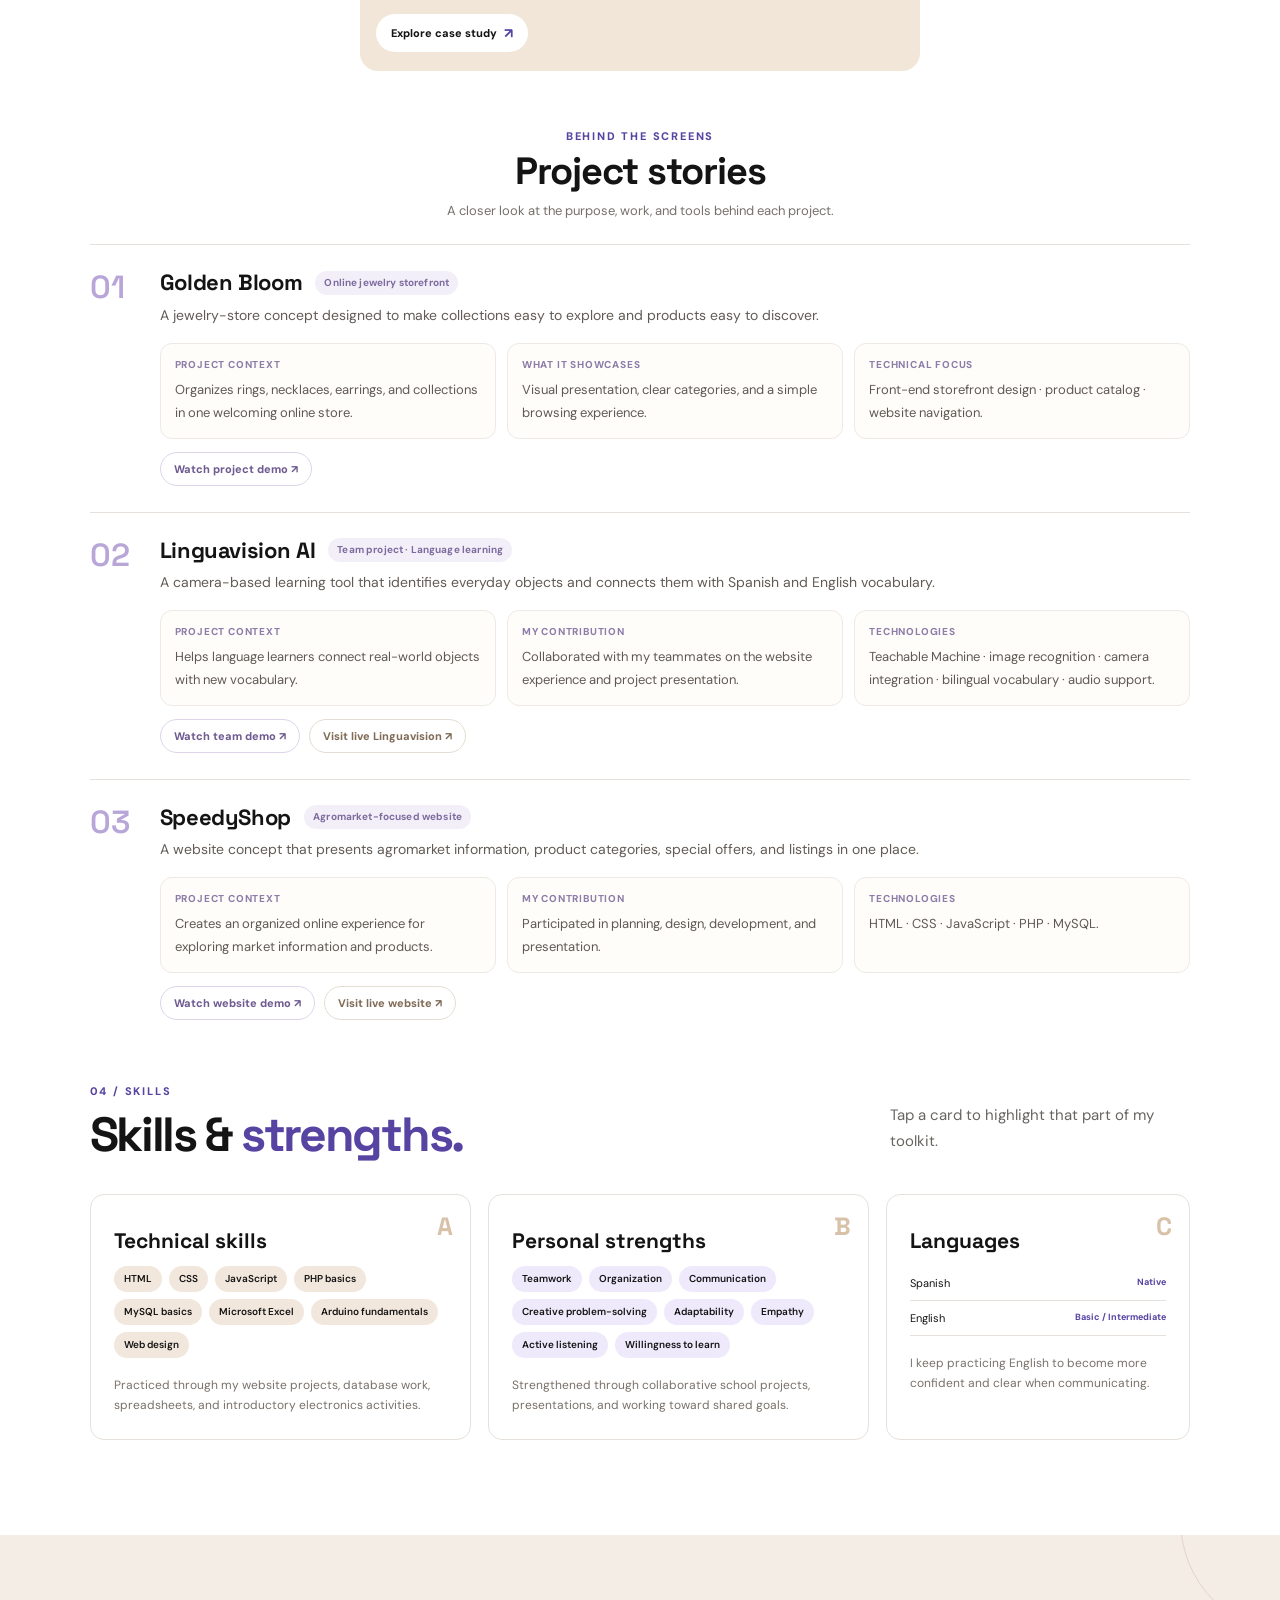
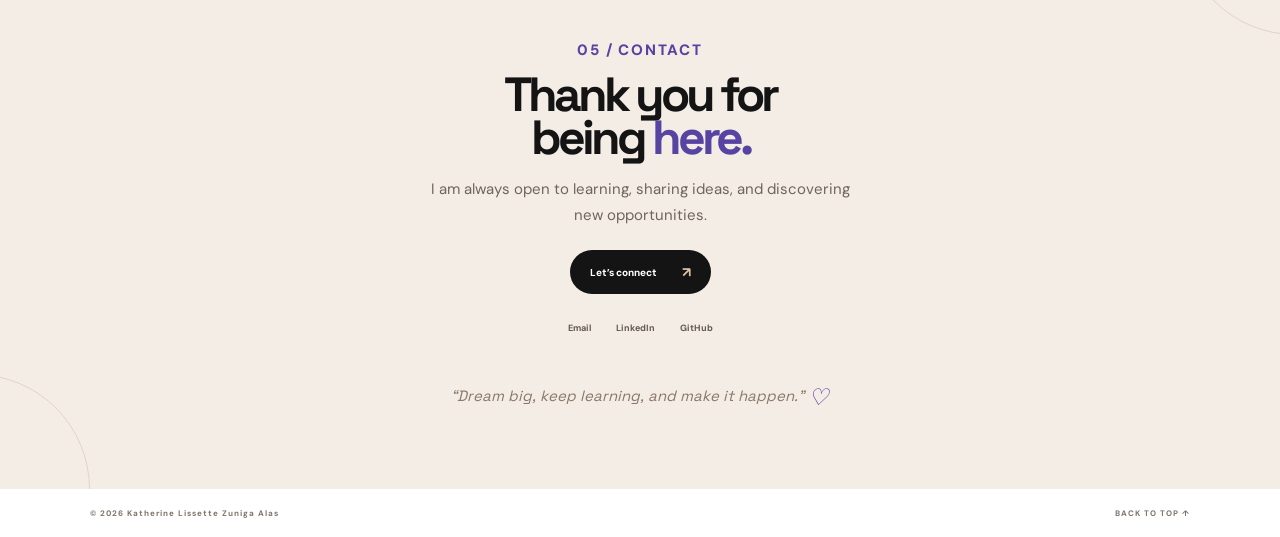
==== commit 617c0a4e: "chore: refresh final hero stylesheet" ====
--- a/index.html
+++ b/index.html
@@ -10,7 +10,7 @@
   <link rel="preconnect" href="https://fonts.googleapis.com">
   <link rel="preconnect" href="https://fonts.gstatic.com" crossorigin>
   <link href="https://fonts.googleapis.com/css2?family=DM+Sans:wght@400;500;600;700;800&family=Space+Grotesk:wght@400;500;600;700&display=swap" rel="stylesheet">
-  <link rel="stylesheet" href="styles.css?v=7">
+  <link rel="stylesheet" href="styles.css?v=8">
 </head>
 <body>
   <a class="skip-link" href="#main">Skip to content</a>
--- a/styles.css
+++ b/styles.css
@@ -2683,3 +2683,210 @@
     transform: translateX(5px) !important;
   }
 }
+
+
+/* FINAL HERO LAYOUT — oversized split title, centered avatar, clean year marker. */
+.hero-redesign .hero-art {
+  position: relative !important;
+  display: block !important;
+  isolation: isolate;
+  width: min(100%, 1320px) !important;
+  height: clamp(500px, 64vh, 630px) !important;
+  min-height: 500px !important;
+  max-height: 630px !important;
+  margin: 4px auto 0 !important;
+  overflow: visible !important;
+}
+.hero-redesign .hero-side-word {
+  position: absolute !important;
+  display: block !important;
+  z-index: 1;
+  max-width: none !important;
+  margin: 0;
+  color: #171411;
+  font-family: var(--font-display);
+  font-size: clamp(108px, 13.3vw, 196px) !important;
+  font-weight: 800;
+  line-height: .78;
+  letter-spacing: -.105em;
+  white-space: nowrap;
+  text-align: left;
+  text-shadow: none;
+  transform-origin: center;
+}
+.hero-redesign .hero-word-left {
+  left: 0 !important;
+  top: 21% !important;
+  right: auto !important;
+  bottom: auto !important;
+  transform: rotate(-7deg) !important;
+}
+.hero-redesign .hero-word-left::before {
+  content: "✦";
+  position: absolute;
+  left: .03em;
+  top: -.42em;
+  color: #a493c9;
+  font-size: .38em;
+  line-height: 1;
+  transform: rotate(-12deg);
+}
+.hero-redesign .hero-word-right {
+  right: 0 !important;
+  bottom: 6% !important;
+  left: auto !important;
+  top: auto !important;
+  font-size: clamp(92px, 11.8vw, 174px) !important;
+  transform: rotate(-7deg) !important;
+  z-index: 3;
+}
+.hero-redesign .hero-avatar-button {
+  position: absolute !important;
+  left: 50% !important;
+  top: auto !important;
+  right: auto !important;
+  bottom: 0 !important;
+  z-index: 2;
+  display: block;
+  width: clamp(330px, 34vw, 440px) !important;
+  height: 96% !important;
+  margin: 0 !important;
+  padding: 0 !important;
+  border: 0 !important;
+  border-radius: 0 !important;
+  background: transparent !important;
+  box-shadow: none !important;
+  transform: translateX(-50%) !important;
+}
+.hero-redesign .hero-avatar {
+  display: block;
+  width: 100% !important;
+  height: 100% !important;
+  object-fit: contain !important;
+  object-position: center bottom !important;
+  /* Temporary visual blend for the white canvas in the current WEBP source. */
+  mix-blend-mode: multiply !important;
+  background: transparent !important;
+}
+.hero-redesign .hero-year {
+  position: absolute !important;
+  display: block !important;
+  top: 9% !important;
+  right: 3% !important;
+  z-index: 5;
+  margin: 0 !important;
+  color: #c6b39f !important;
+  font-family: var(--font-display);
+  font-size: clamp(34px, 4vw, 52px) !important;
+  font-weight: 700;
+  line-height: 1.1 !important;
+  letter-spacing: -.08em !important;
+}
+.hero-redesign .hero-name {
+  position: absolute !important;
+  z-index: 5;
+  left: 1.5% !important;
+  bottom: 2% !important;
+  margin: 0;
+}
+.hero-redesign .hero-avatar-hint {
+  display: none !important;
+}
+.hero-redesign .hero-doodle {
+  display: none !important;
+}
+
+@media (max-width: 900px) {
+  .hero-redesign .hero-art {
+    width: 100% !important;
+    height: 470px !important;
+    min-height: 450px !important;
+  }
+  .hero-redesign .hero-side-word {
+    font-size: clamp(76px, 12vw, 120px) !important;
+  }
+  .hero-redesign .hero-word-left {
+    left: 0 !important;
+    top: 23% !important;
+  }
+  .hero-redesign .hero-word-right {
+    bottom: 7% !important;
+    font-size: clamp(70px, 10.8vw, 108px) !important;
+  }
+  .hero-redesign .hero-avatar-button {
+    width: min(38vw, 360px) !important;
+    height: 94% !important;
+  }
+  .hero-redesign .hero-year {
+    top: 7% !important;
+    right: 3% !important;
+    font-size: 40px !important;
+  }
+}
+@media (max-width: 650px) {
+  .hero-redesign {
+    min-height: 0 !important;
+    padding-top: 20px !important;
+  }
+  .hero-redesign .hero-art {
+    width: 100% !important;
+    height: clamp(350px, 98vw, 430px) !important;
+    min-height: 350px !important;
+    margin: 8px auto 10px !important;
+    overflow: hidden !important;
+  }
+  .hero-redesign .hero-side-word {
+    font-size: clamp(48px, 12.8vw, 78px) !important;
+    letter-spacing: -.11em !important;
+  }
+  .hero-redesign .hero-word-left {
+    left: 0 !important;
+    top: 22% !important;
+    transform: rotate(-6deg) !important;
+  }
+  .hero-redesign .hero-word-left::before {
+    top: -.44em;
+    left: .02em;
+    font-size: .34em;
+  }
+  .hero-redesign .hero-word-right {
+    right: 0 !important;
+    bottom: 8% !important;
+    font-size: clamp(43px, 11.4vw, 70px) !important;
+    transform: rotate(-6deg) !important;
+  }
+  .hero-redesign .hero-avatar-button {
+    width: min(64vw, 255px) !important;
+    height: 90% !important;
+    bottom: 0 !important;
+  }
+  .hero-redesign .hero-year {
+    top: 5% !important;
+    right: 3% !important;
+    font-size: 29px !important;
+  }
+  .hero-redesign .hero-name {
+    left: 1% !important;
+    bottom: 1% !important;
+    font-size: 6px !important;
+  }
+}
+@media (max-width: 390px) {
+  .hero-redesign .hero-art {
+    height: 340px !important;
+    min-height: 340px !important;
+  }
+  .hero-redesign .hero-side-word {
+    font-size: clamp(42px, 11.8vw, 52px) !important;
+  }
+  .hero-redesign .hero-word-right {
+    font-size: clamp(38px, 10.8vw, 47px) !important;
+  }
+  .hero-redesign .hero-avatar-button {
+    width: min(62vw, 230px) !important;
+    height: 88% !important;
+  }
+  .hero-redesign .hero-year {
+    font-size: 25px !important;
+  }
+}
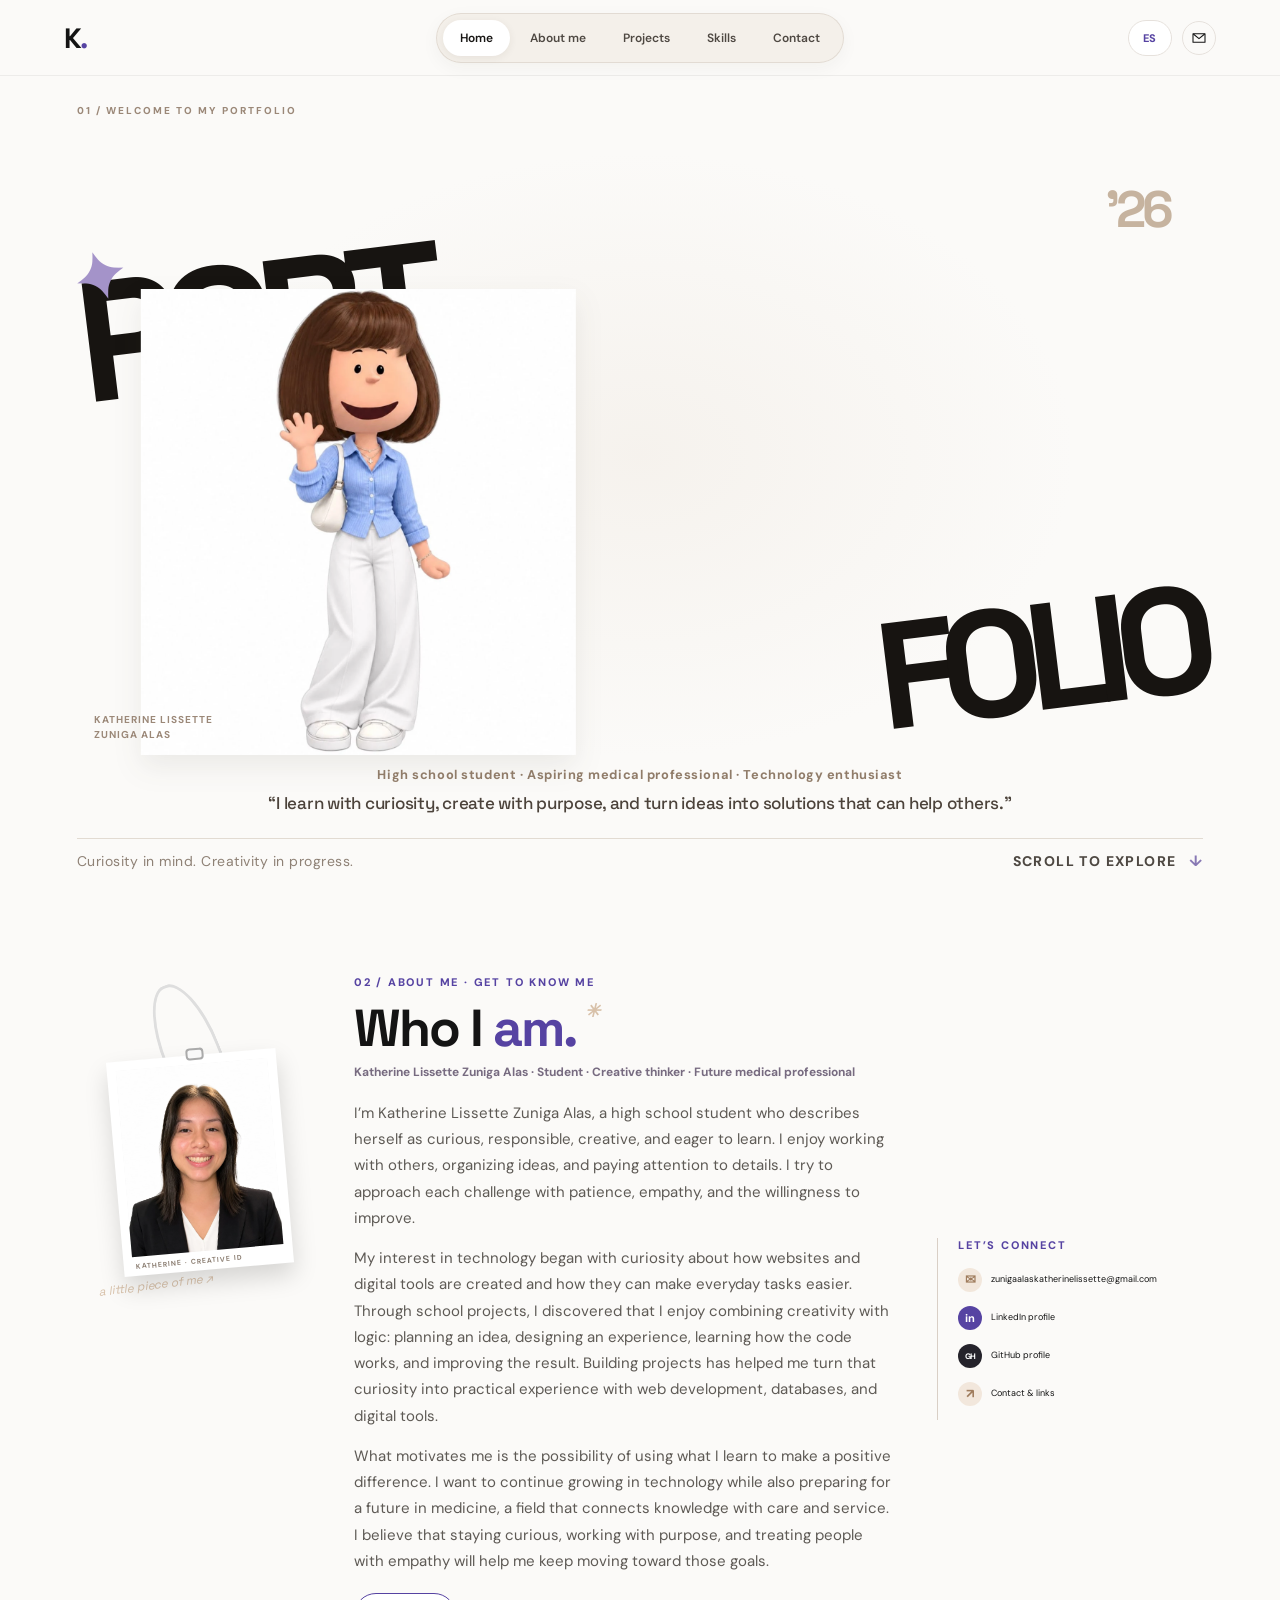
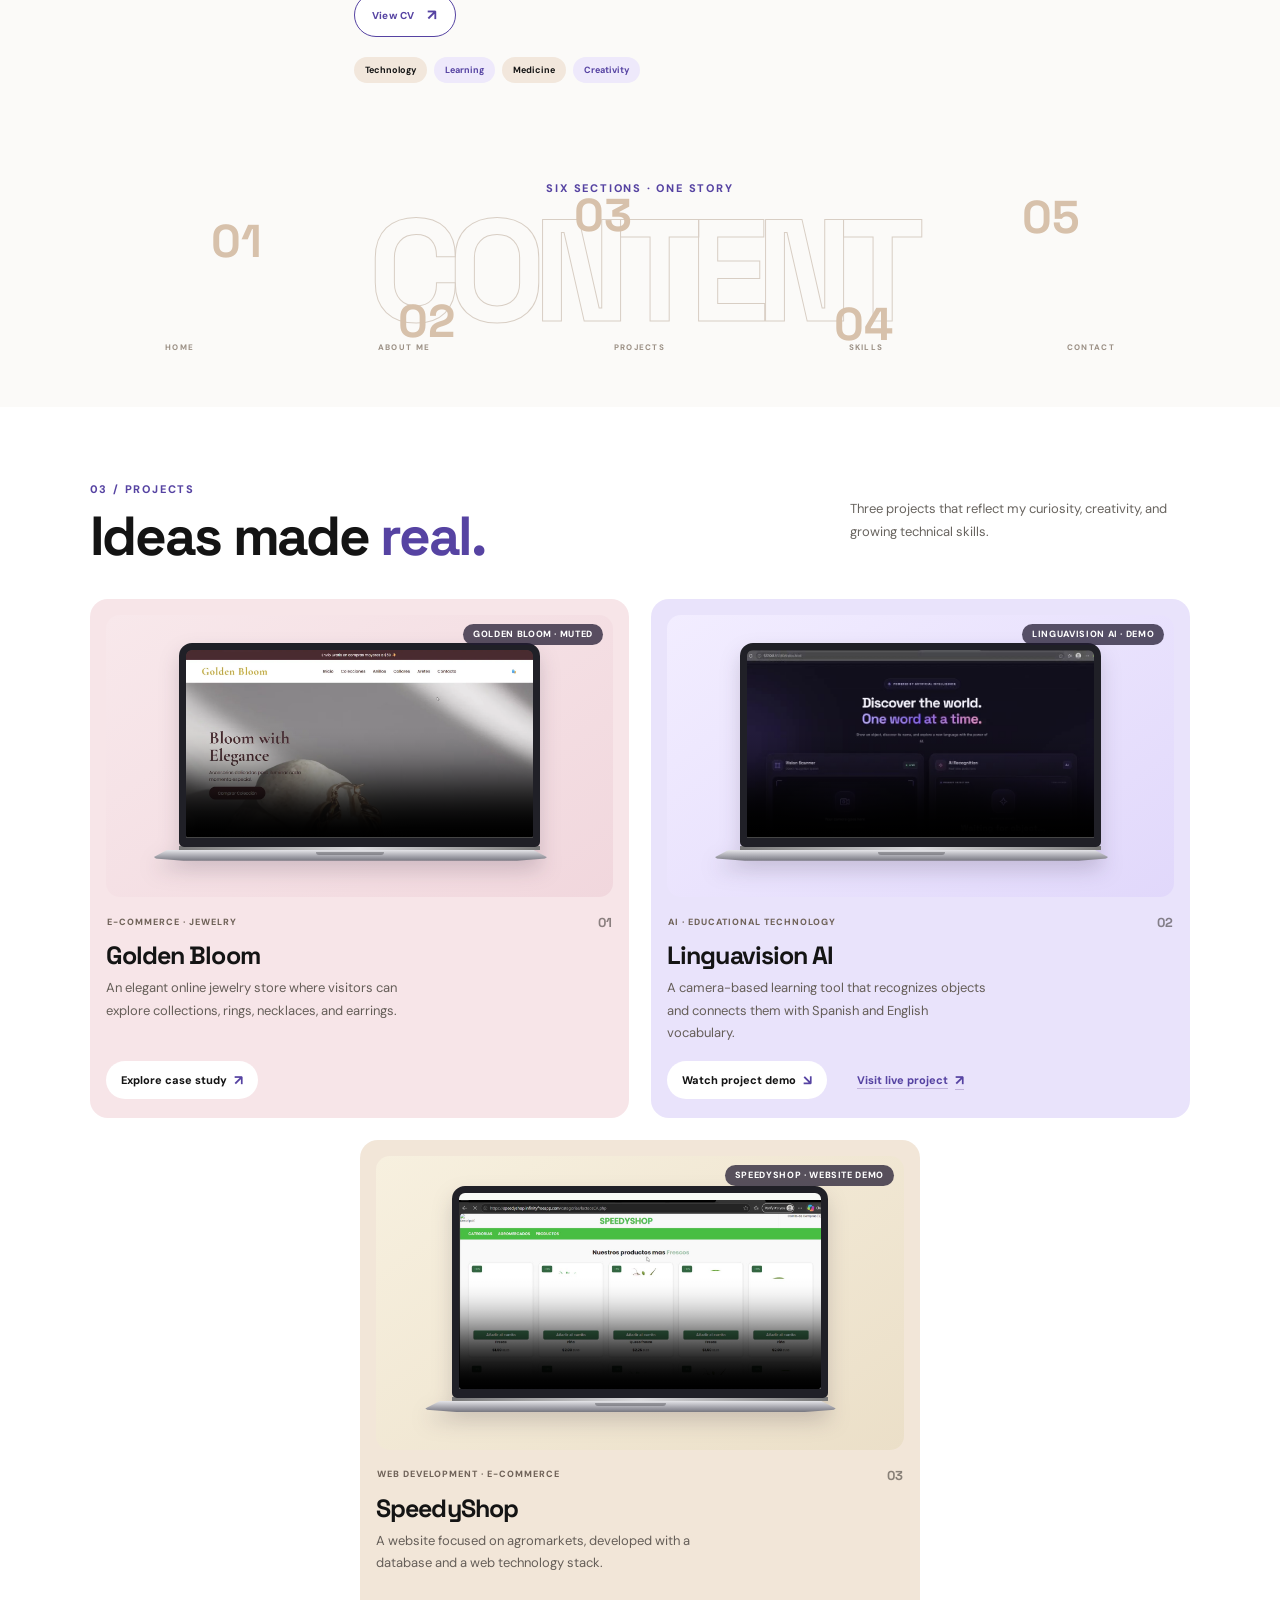
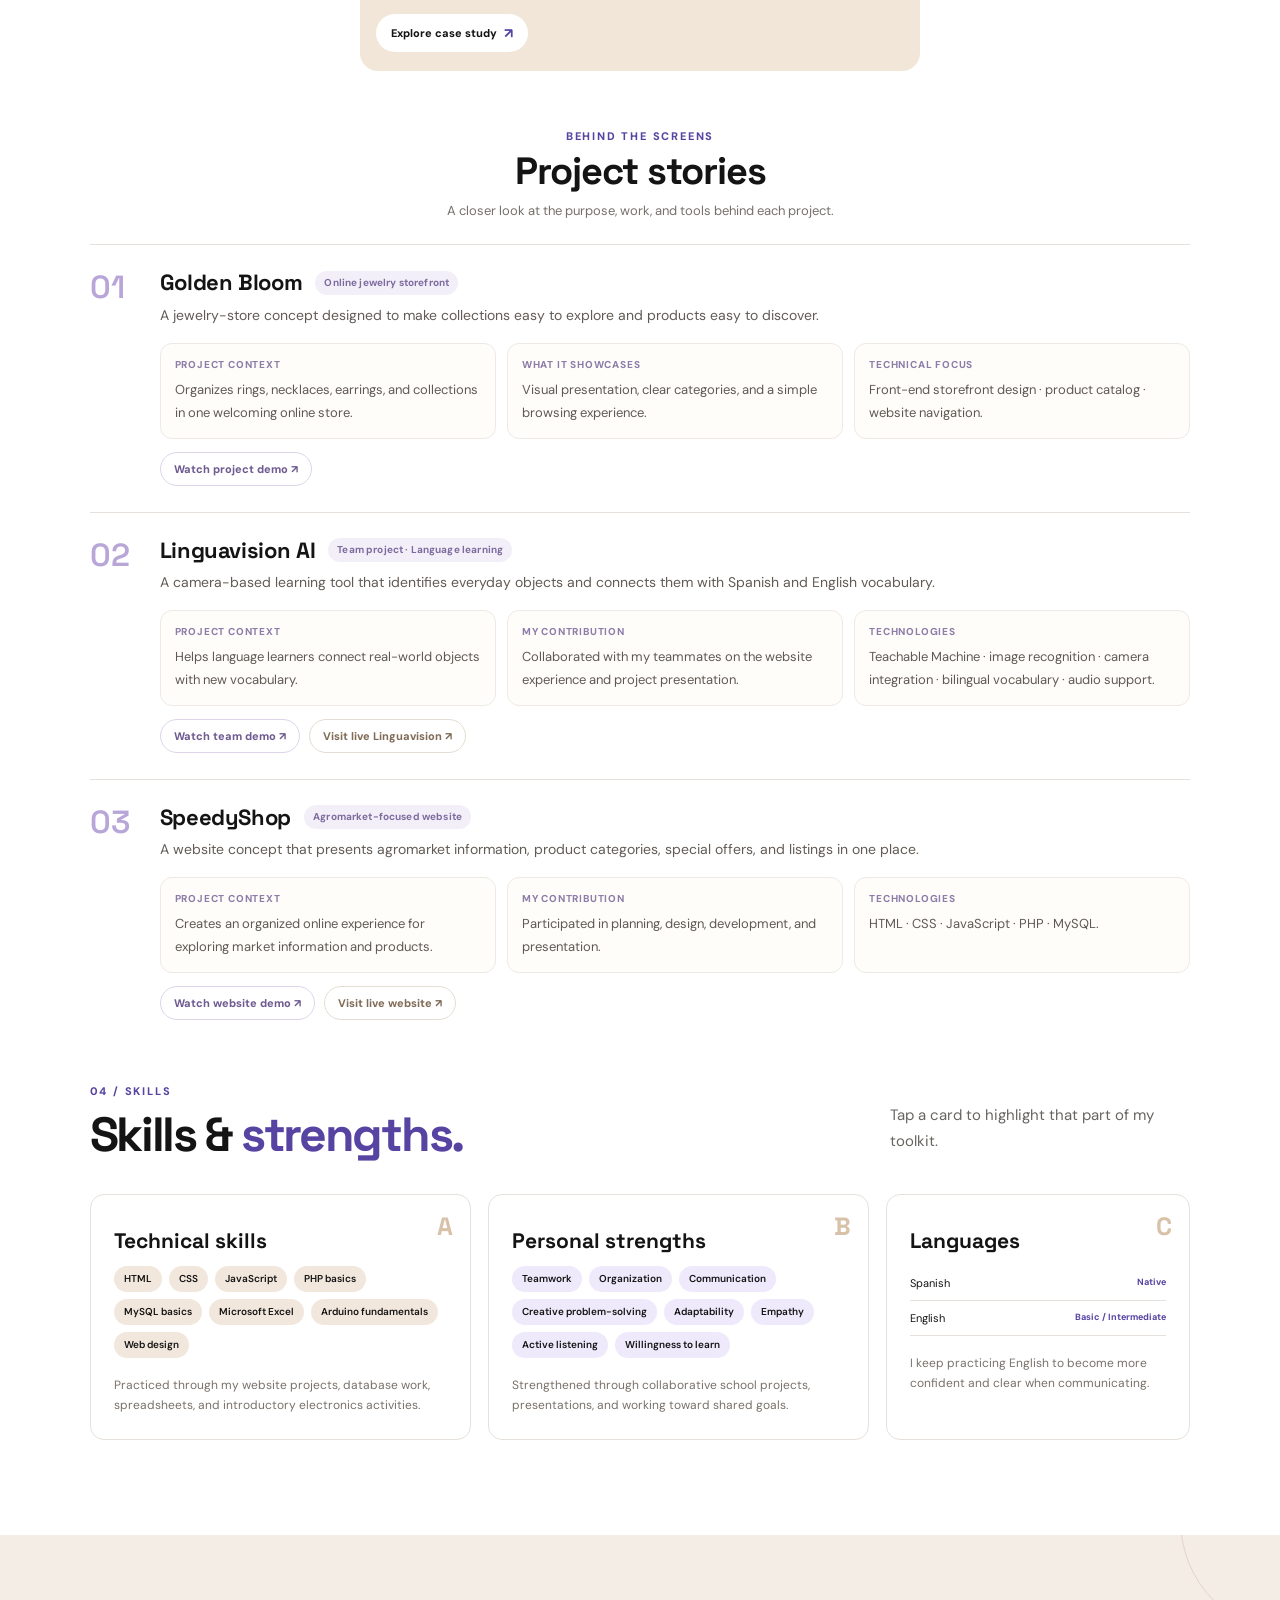
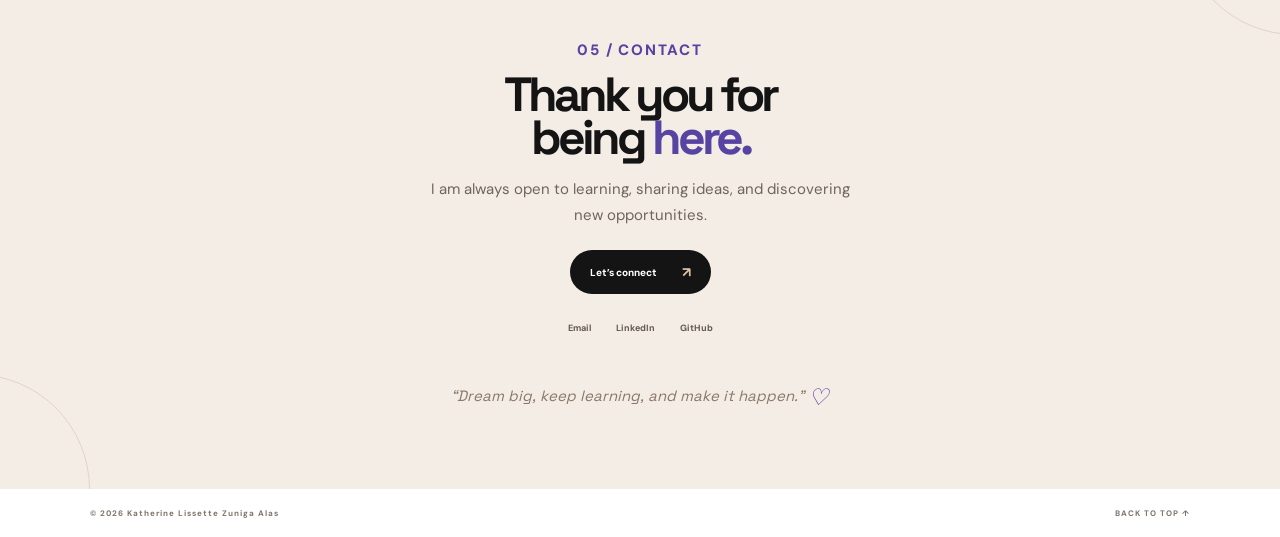
==== commit 54dca27d: "content: add portfolio introduction under hero" ====
--- a/index.html
+++ b/index.html
@@ -51,6 +51,10 @@
         <span class="hero-doodle hero-doodle-star" aria-hidden="true">✳</span>
         <span class="hero-doodle doodle-heart" aria-hidden="true">♡</span>
       </div>
+      <div class="hero-tagline">
+        <p class="hero-tagline-role">High school student · Aspiring medical professional · Technology enthusiast</p>
+        <p class="hero-tagline-quote">“I learn with curiosity, create with purpose, and turn ideas into solutions that can help others.”</p>
+      </div>
       <div class="hero-bottomline">
         <p>Curiosity in mind. Creativity in progress.</p>
         <a href="#about" class="scroll-link">SCROLL TO EXPLORE <span>↓</span></a>
--- a/styles.css
+++ b/styles.css
@@ -2890,3 +2890,73 @@
     font-size: 25px !important;
   }
 }
+
+
+/* Final requested touch-ups: move avatar left to uncover PORT and add the intro below. */
+.hero-redesign .hero-avatar-button {
+  transform: translateX(calc(-50% - 64px)) !important;
+}
+.hero-redesign .hero-tagline {
+  width: min(100%, 900px);
+  margin: 7px auto 18px;
+  padding: 0 18px;
+  text-align: center;
+  position: relative;
+  z-index: 6;
+}
+.hero-redesign .hero-tagline-role {
+  margin: 0 0 7px;
+  color: #907c69;
+  font-family: var(--font-body);
+  font-size: clamp(10px, 1vw, 13px);
+  font-weight: 700;
+  letter-spacing: .045em;
+}
+.hero-redesign .hero-tagline-quote {
+  max-width: 780px;
+  margin: 0 auto;
+  color: #4c433b;
+  font-family: var(--font-display);
+  font-size: clamp(13px, 1.35vw, 17px);
+  font-weight: 500;
+  line-height: 1.55;
+  letter-spacing: -.015em;
+}
+@media (max-width: 900px) {
+  .hero-redesign .hero-avatar-button {
+    transform: translateX(calc(-50% - 42px)) !important;
+  }
+  .hero-redesign .hero-tagline {
+    margin-top: 5px;
+    margin-bottom: 16px;
+  }
+}
+@media (max-width: 650px) {
+  .hero-redesign .hero-avatar-button {
+    transform: translateX(calc(-50% - 22px)) !important;
+  }
+  .hero-redesign .hero-tagline {
+    margin: 8px auto 15px;
+    padding: 0 6px;
+  }
+  .hero-redesign .hero-tagline-role {
+    font-size: 9px;
+    line-height: 1.5;
+    letter-spacing: .015em;
+  }
+  .hero-redesign .hero-tagline-quote {
+    font-size: 12px;
+    line-height: 1.55;
+  }
+}
+@media (max-width: 390px) {
+  .hero-redesign .hero-avatar-button {
+    transform: translateX(calc(-50% - 16px)) !important;
+  }
+  .hero-redesign .hero-tagline-role {
+    font-size: 8px;
+  }
+  .hero-redesign .hero-tagline-quote {
+    font-size: 11px;
+  }
+}
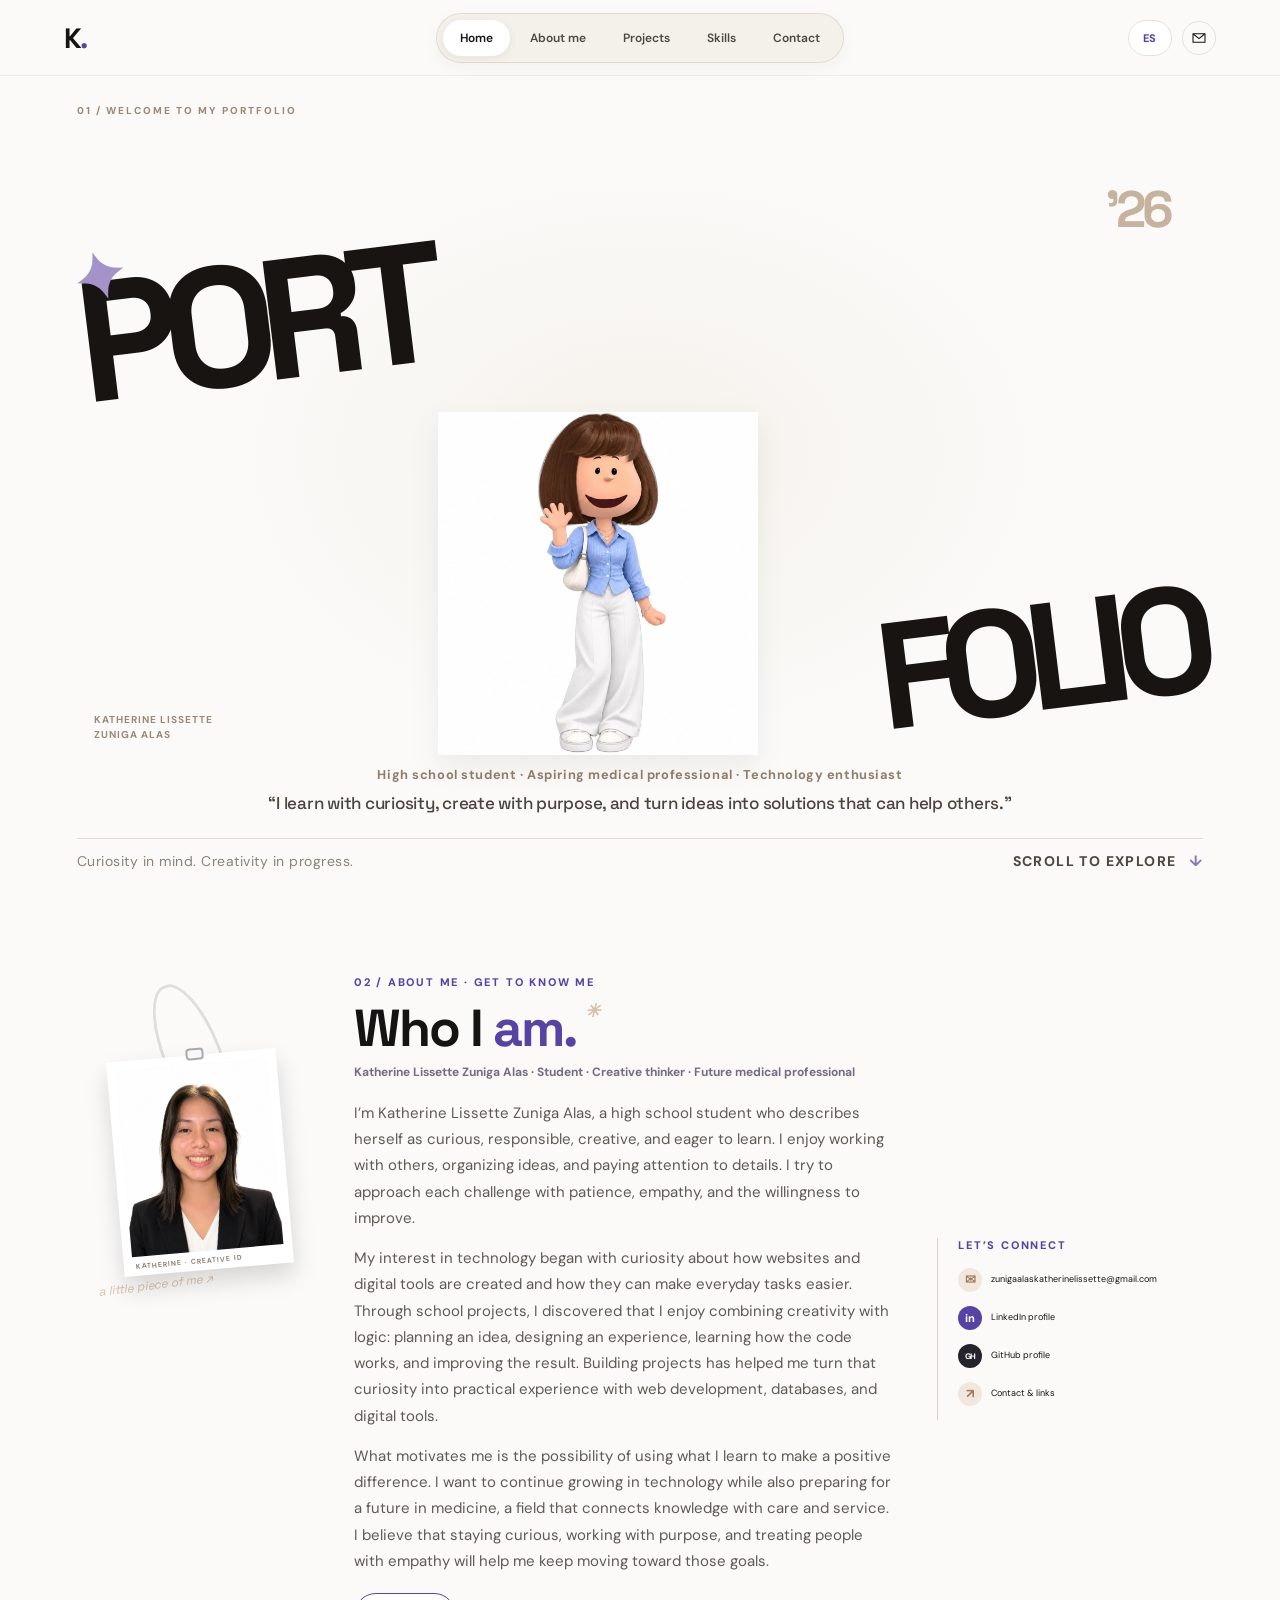
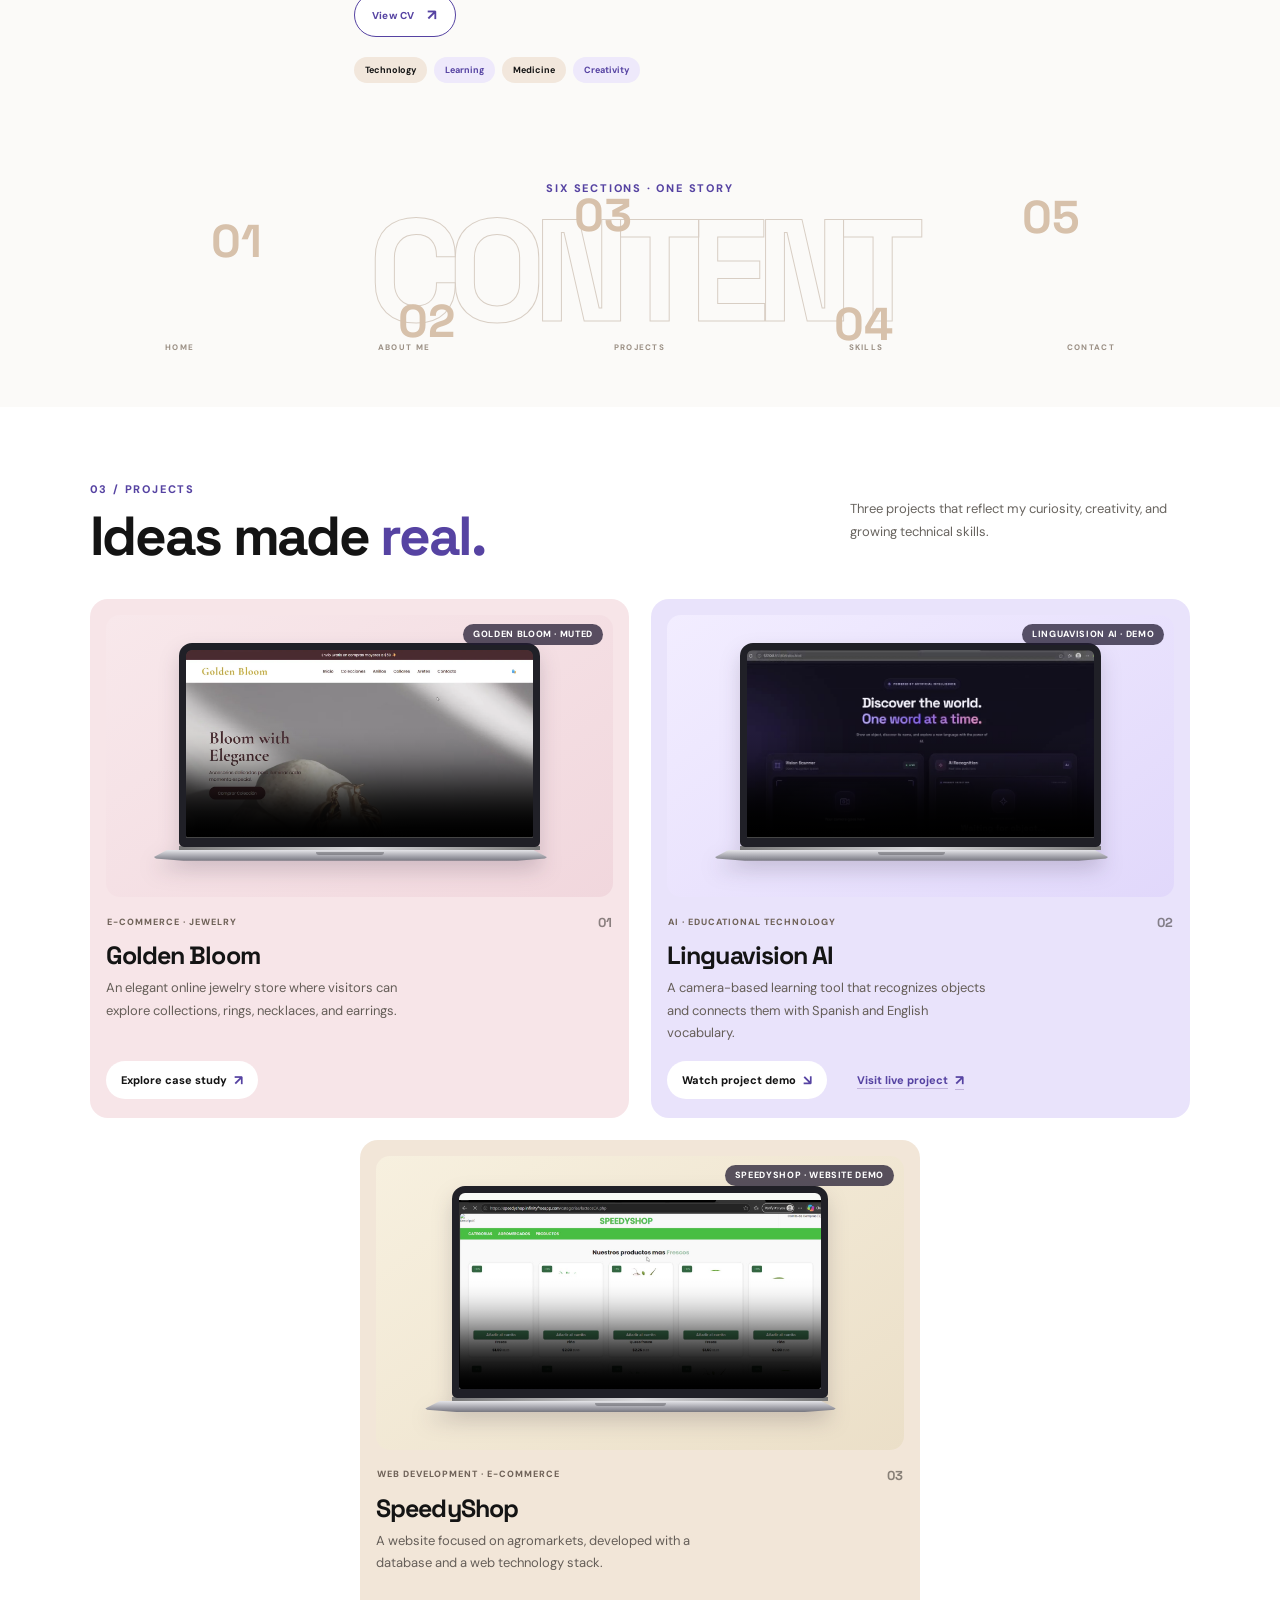
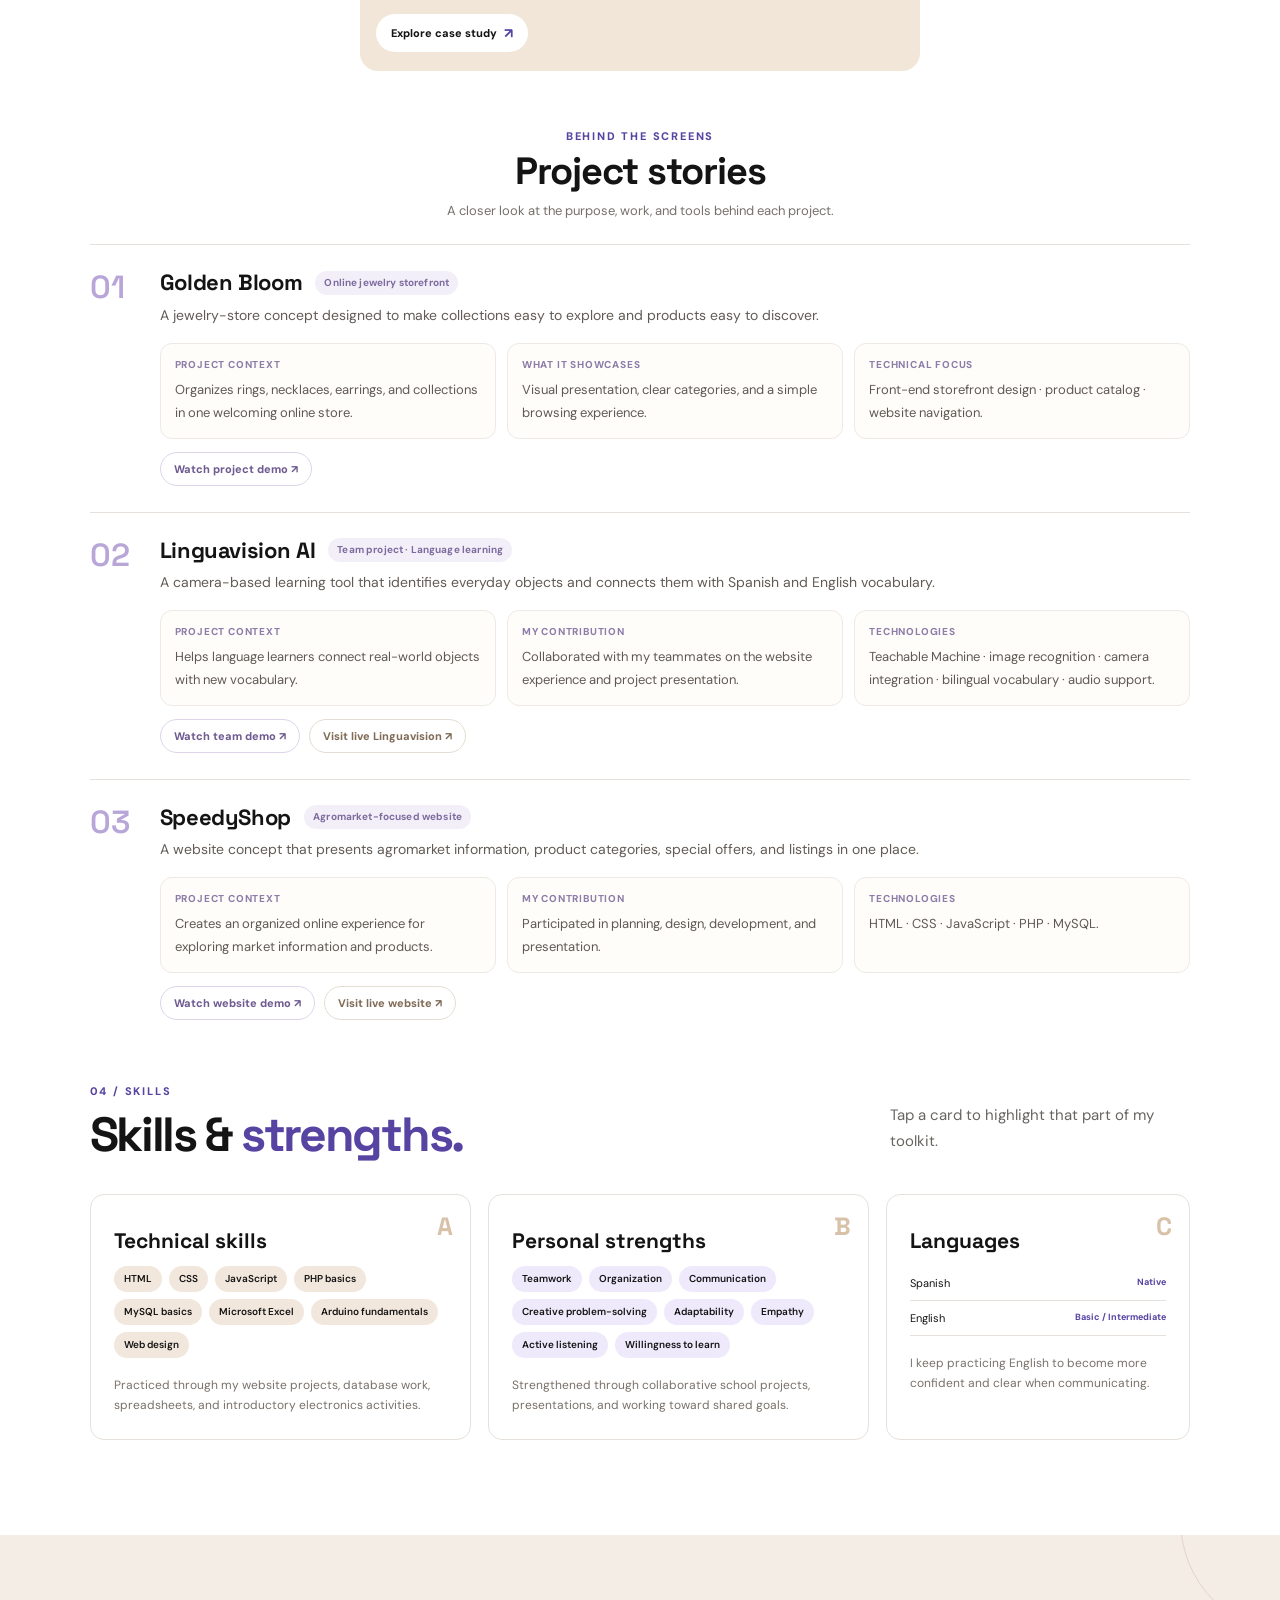
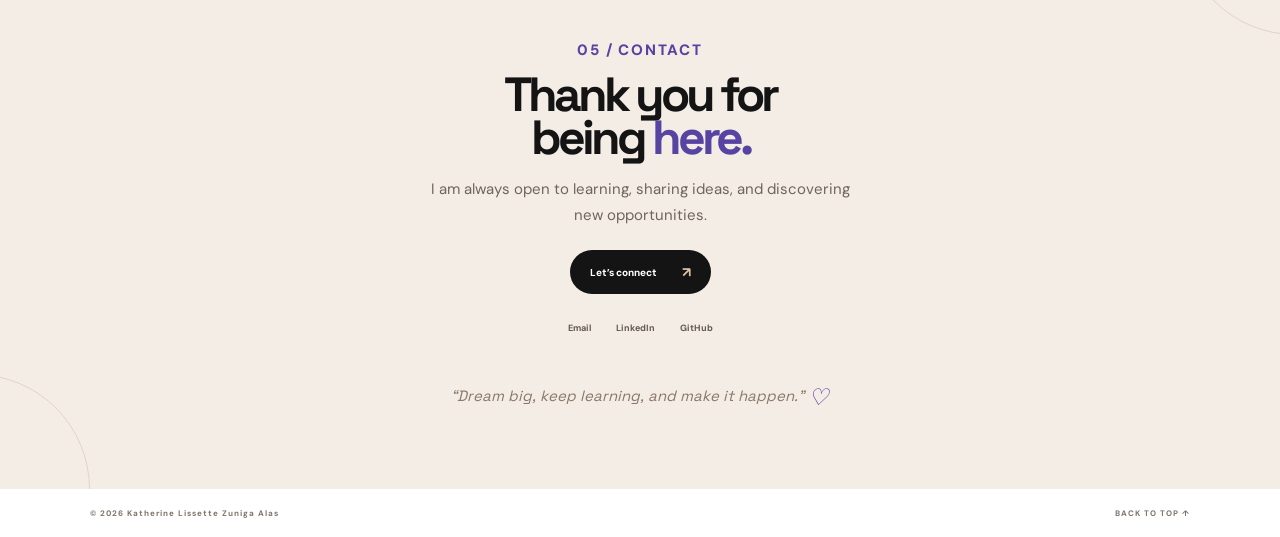
==== commit 672cc630: "chore: refresh avatar layout stylesheet cache" ====
--- a/index.html
+++ b/index.html
@@ -10,7 +10,7 @@
   <link rel="preconnect" href="https://fonts.googleapis.com">
   <link rel="preconnect" href="https://fonts.gstatic.com" crossorigin>
   <link href="https://fonts.googleapis.com/css2?family=DM+Sans:wght@400;500;600;700;800&family=Space+Grotesk:wght@400;500;600;700&display=swap" rel="stylesheet">
-  <link rel="stylesheet" href="styles.css?v=8">
+  <link rel="stylesheet" href="styles.css?v=10">
 </head>
 <body>
   <a class="skip-link" href="#main">Skip to content</a>
--- a/styles.css
+++ b/styles.css
@@ -2960,3 +2960,32 @@
     font-size: 11px;
   }
 }
+
+
+/* Avatar correction: noticeably smaller and shifted RIGHT to keep PORT readable. */
+.hero-redesign .hero-avatar-button {
+  width: clamp(260px, 25vw, 320px) !important;
+  height: 84% !important;
+  transform: translateX(calc(-50% + 118px)) !important;
+}
+@media (max-width: 900px) {
+  .hero-redesign .hero-avatar-button {
+    width: min(31vw, 275px) !important;
+    height: 84% !important;
+    transform: translateX(calc(-50% + 72px)) !important;
+  }
+}
+@media (max-width: 650px) {
+  .hero-redesign .hero-avatar-button {
+    width: min(54vw, 205px) !important;
+    height: 80% !important;
+    transform: translateX(calc(-50% + 20px)) !important;
+  }
+}
+@media (max-width: 390px) {
+  .hero-redesign .hero-avatar-button {
+    width: min(52vw, 185px) !important;
+    height: 78% !important;
+    transform: translateX(calc(-50% + 14px)) !important;
+  }
+}
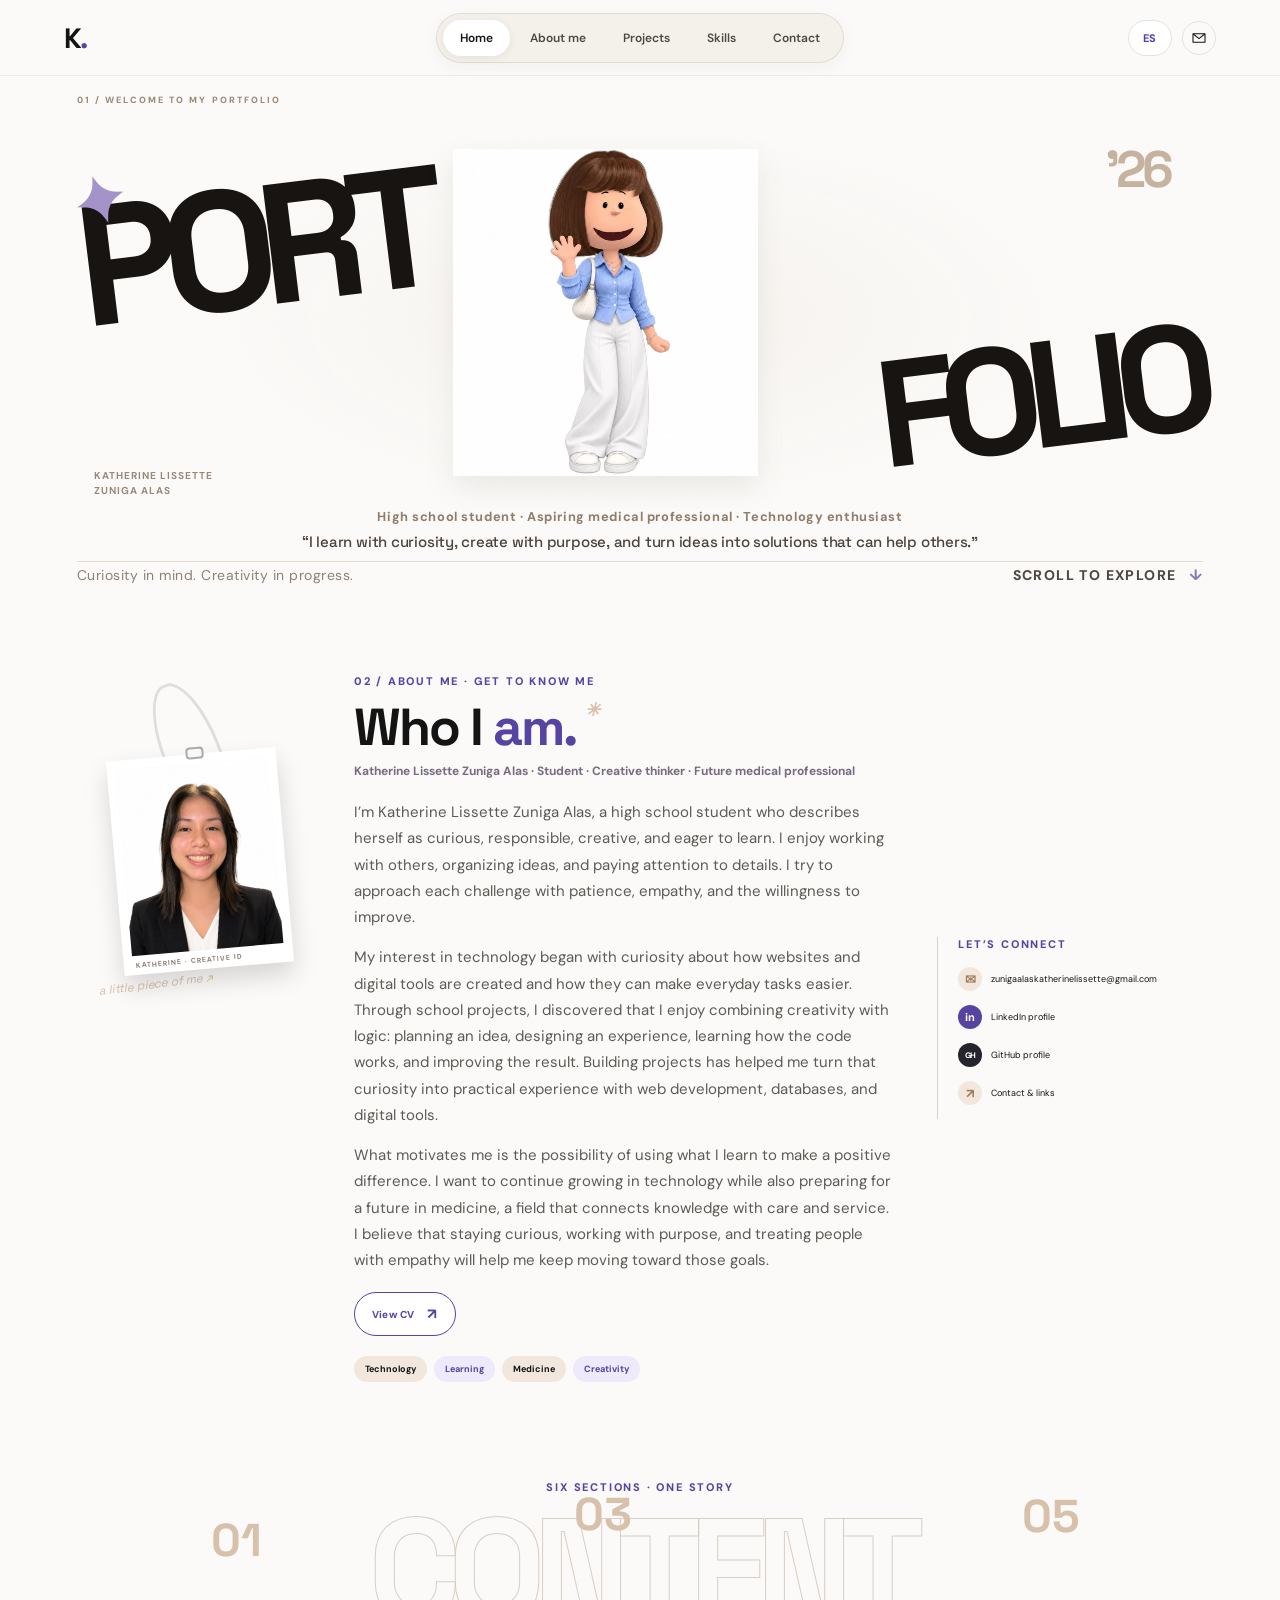
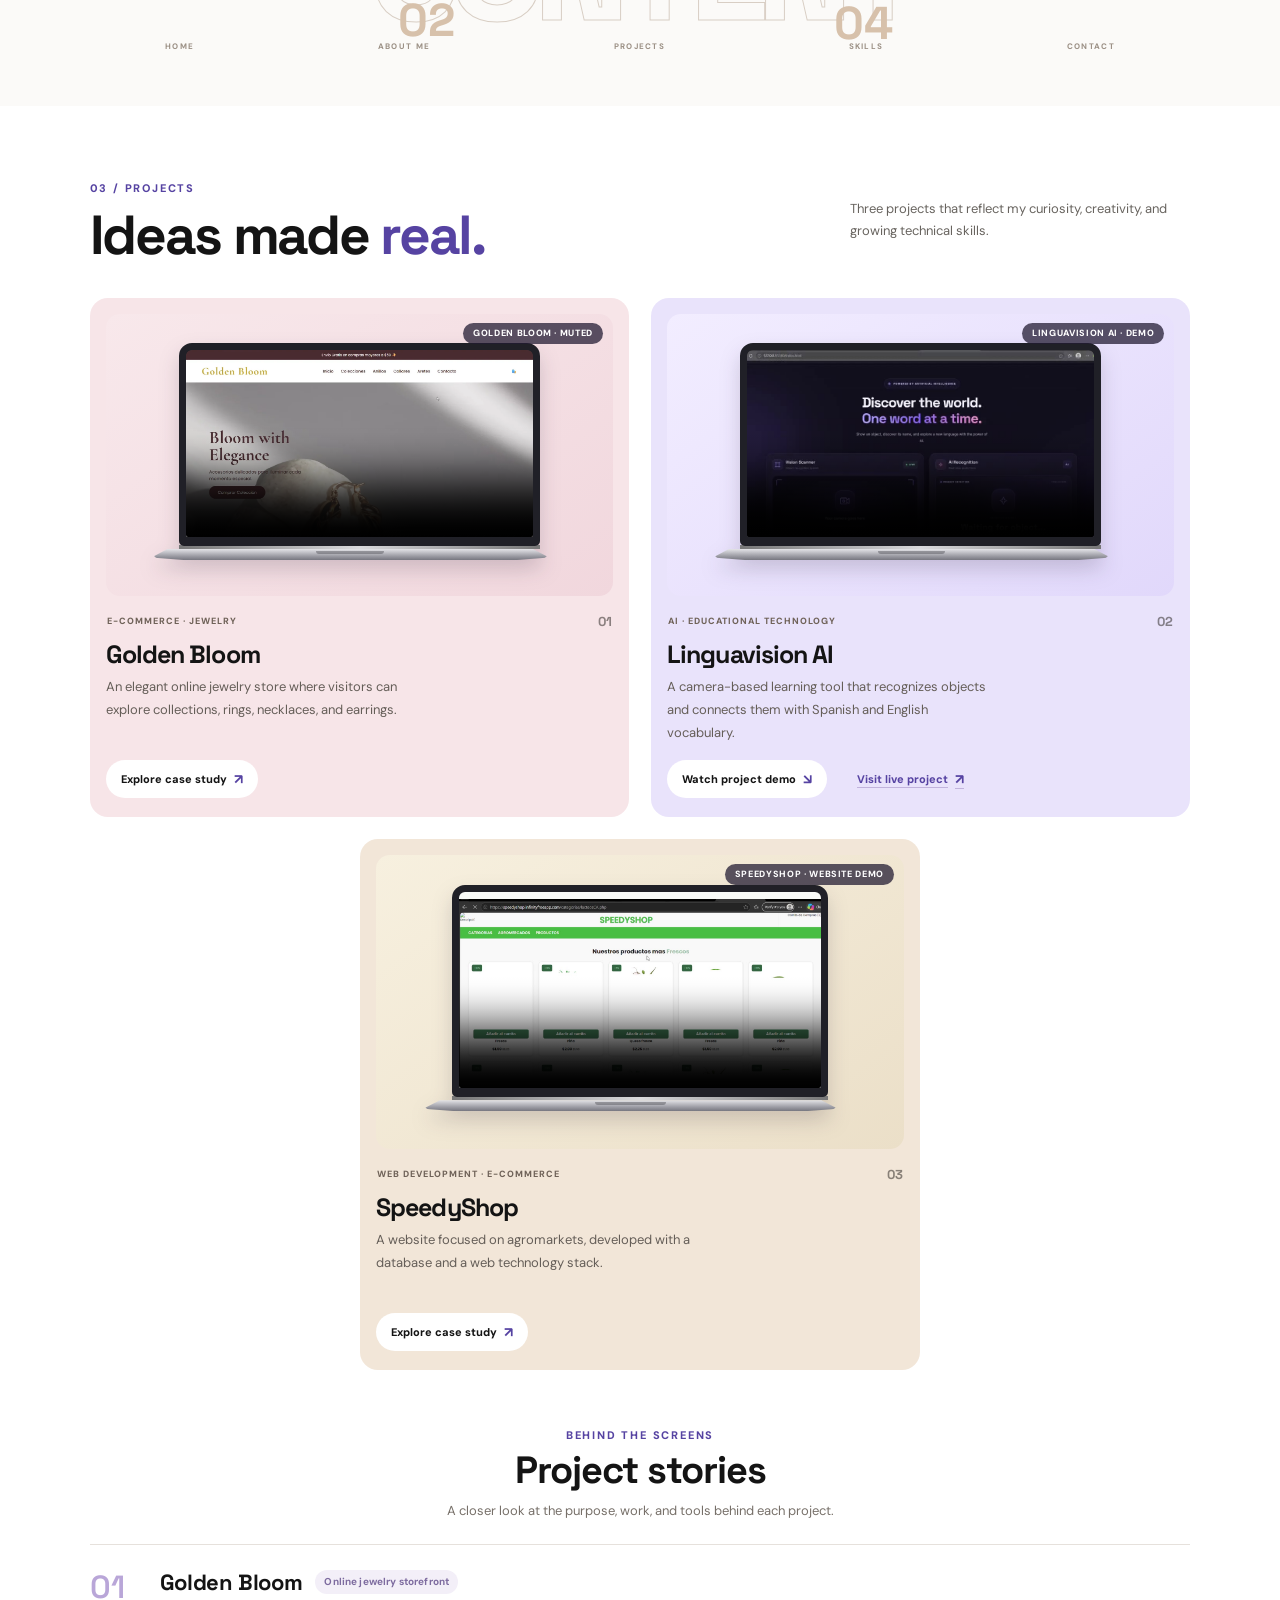
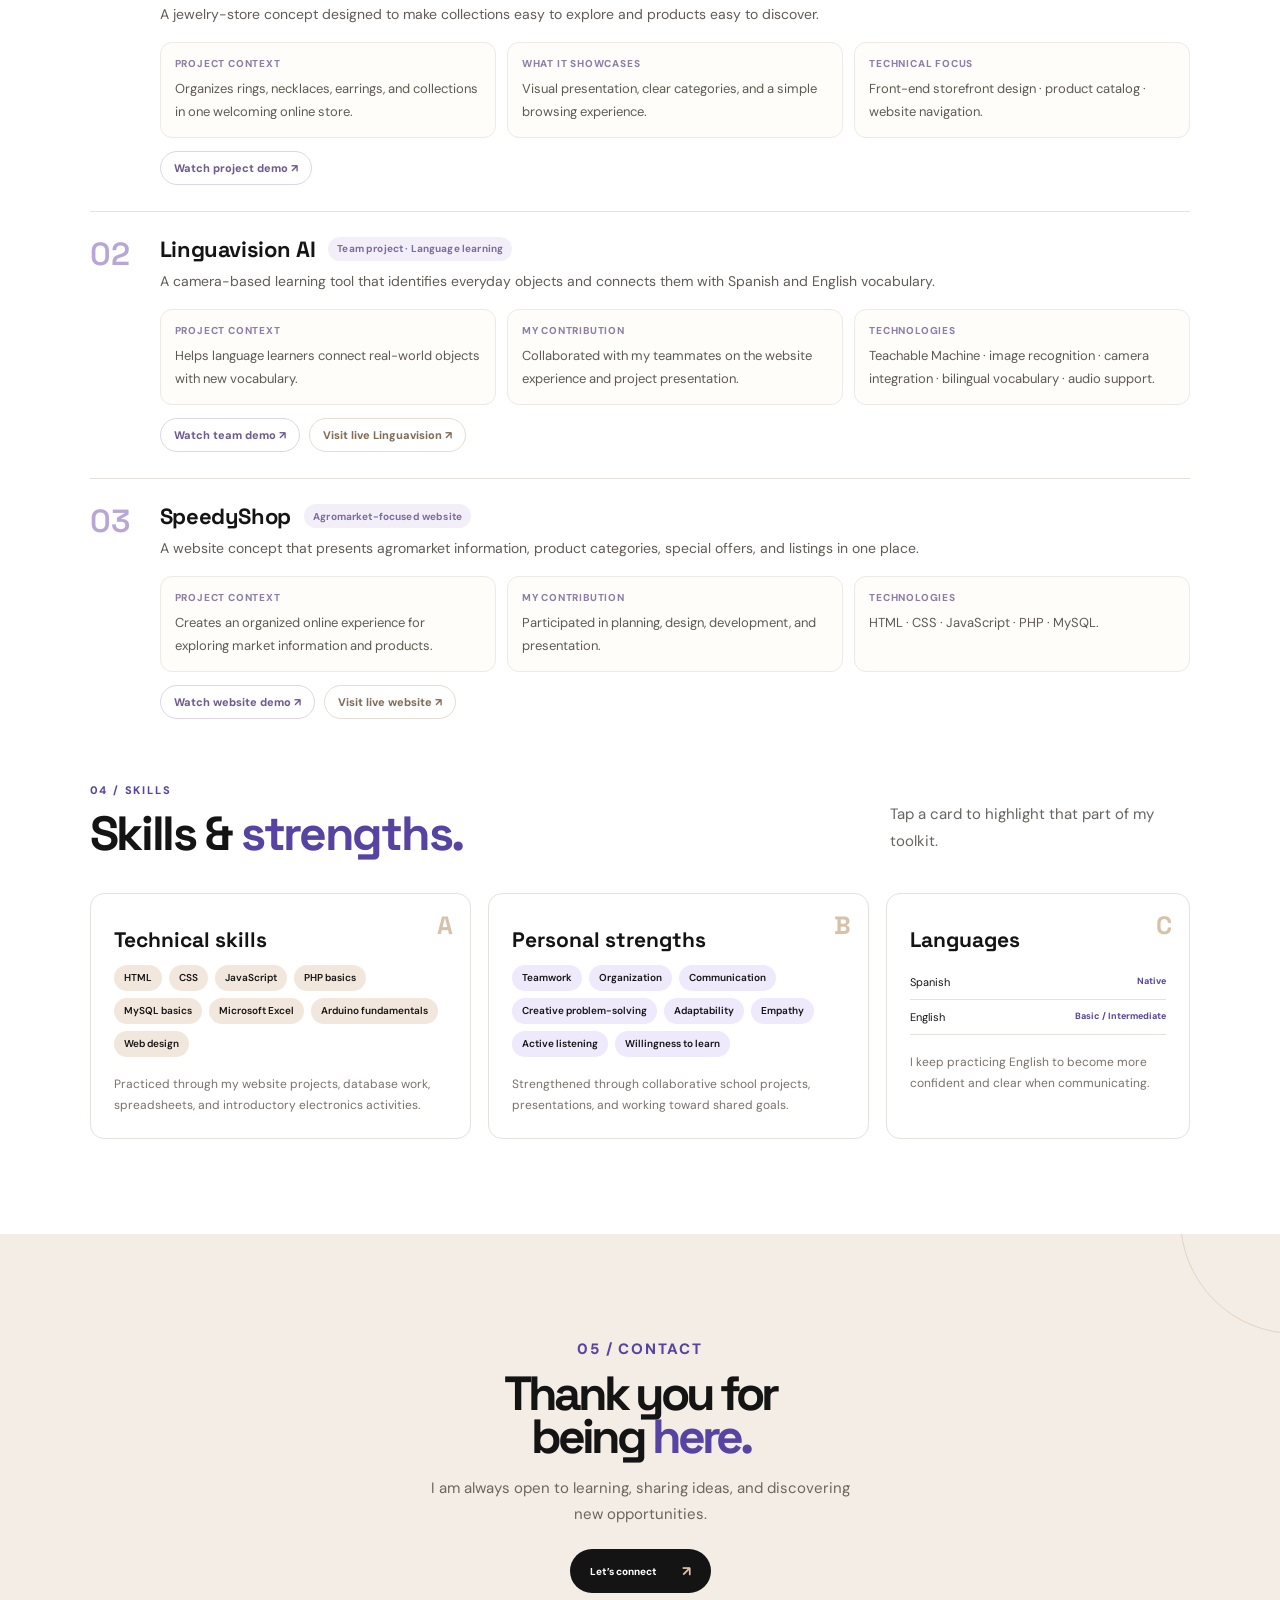
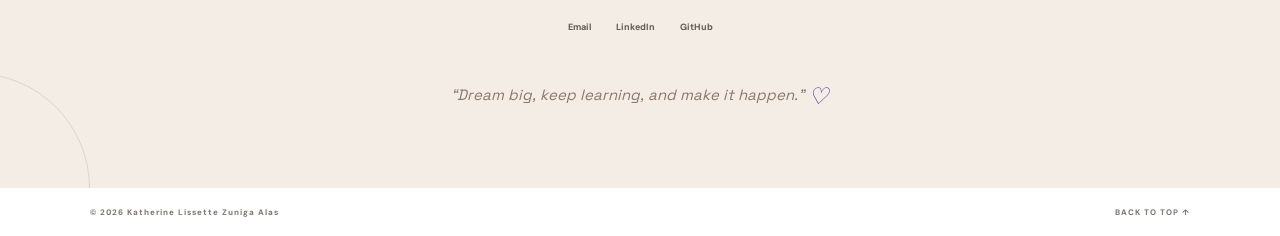
==== commit 52577c79: "chore: refresh compact responsive hero styles" ====
--- a/index.html
+++ b/index.html
@@ -10,7 +10,7 @@
   <link rel="preconnect" href="https://fonts.googleapis.com">
   <link rel="preconnect" href="https://fonts.gstatic.com" crossorigin>
   <link href="https://fonts.googleapis.com/css2?family=DM+Sans:wght@400;500;600;700;800&family=Space+Grotesk:wght@400;500;600;700&display=swap" rel="stylesheet">
-  <link rel="stylesheet" href="styles.css?v=10">
+  <link rel="stylesheet" href="styles.css?v=11">
 </head>
 <body>
   <a class="skip-link" href="#main">Skip to content</a>
--- a/styles.css
+++ b/styles.css
@@ -2989,3 +2989,215 @@
     transform: translateX(calc(-50% + 14px)) !important;
   }
 }
+
+
+/* Compact desktop hero: lift the avatar and FOLIO so the complete cover fits one screen. */
+.hero-redesign {
+  min-height: 0 !important;
+  padding: 18px 6% 10px !important;
+  display: flex !important;
+  flex-direction: column;
+  justify-content: flex-start;
+}
+.hero-redesign .hero-intro-row {
+  flex: 0 0 auto;
+  margin: 0 !important;
+  padding: 0 !important;
+}
+.hero-redesign .hero-intro-copy .eyebrow {
+  margin: 0 0 4px !important;
+  font-size: 9px;
+}
+.hero-redesign .hero-art {
+  flex: 0 0 auto;
+  width: min(100%, 1320px) !important;
+  height: clamp(330px, 44vh, 420px) !important;
+  min-height: 330px !important;
+  max-height: 420px !important;
+  margin: 0 auto !important;
+}
+.hero-redesign .hero-word-left {
+  top: 18% !important;
+}
+.hero-redesign .hero-word-right {
+  bottom: 13% !important;
+}
+.hero-redesign .hero-avatar-button {
+  bottom: 30px !important;
+  height: 88% !important;
+  width: clamp(250px, 24vw, 305px) !important;
+  transform: translateX(calc(-50% + 118px)) !important;
+}
+.hero-redesign .hero-year {
+  top: 8% !important;
+}
+.hero-redesign .hero-tagline {
+  margin: 2px auto 8px !important;
+}
+.hero-redesign .hero-tagline-role {
+  margin-bottom: 5px !important;
+}
+.hero-redesign .hero-tagline-quote {
+  font-size: clamp(12px, 1.2vw, 15px) !important;
+}
+.hero-redesign .hero-bottomline {
+  padding-top: 3px !important;
+  font-size: 9px !important;
+}
+
+@media (min-width: 651px) and (max-width: 900px) {
+  .hero-redesign {
+    padding: 16px 4% 10px !important;
+  }
+  .hero-redesign .hero-art {
+    height: clamp(340px, 47vh, 400px) !important;
+    min-height: 340px !important;
+  }
+  .hero-redesign .hero-word-left {
+    top: 20% !important;
+  }
+  .hero-redesign .hero-word-right {
+    bottom: 13% !important;
+  }
+  .hero-redesign .hero-avatar-button {
+    bottom: 25px !important;
+    height: 86% !important;
+    width: min(31vw, 260px) !important;
+    transform: translateX(calc(-50% + 72px)) !important;
+  }
+  .hero-redesign .hero-tagline {
+    margin: 2px auto 8px !important;
+  }
+}
+
+/* Phone layout: read PORT then FOLIO first, with the avatar clearly below. */
+@media (max-width: 650px) {
+  .hero-redesign {
+    display: flex !important;
+    min-height: 0 !important;
+    padding: 18px 5% 14px !important;
+  }
+  .hero-redesign .hero-art {
+    display: grid !important;
+    grid-template-columns: minmax(0, 1fr);
+    grid-template-rows: auto auto clamp(220px, 64vw, 270px) auto;
+    align-items: center;
+    justify-items: center;
+    gap: 0;
+    width: 100% !important;
+    height: auto !important;
+    min-height: 0 !important;
+    max-height: none !important;
+    margin: 4px auto 8px !important;
+    padding: 0 4px;
+    overflow: visible !important;
+  }
+  .hero-redesign .hero-side-word {
+    position: relative !important;
+    inset: auto !important;
+    display: block !important;
+    justify-self: center;
+    width: max-content;
+    max-width: 100% !important;
+    font-size: clamp(46px, 12vw, 60px) !important;
+    line-height: .88 !important;
+    letter-spacing: -.11em !important;
+    text-align: center !important;
+    white-space: nowrap;
+  }
+  .hero-redesign .hero-word-left {
+    grid-column: 1;
+    grid-row: 1;
+    top: auto !important;
+    left: auto !important;
+    right: auto !important;
+    bottom: auto !important;
+    margin: 5px auto 2px;
+    transform: rotate(-5deg) !important;
+  }
+  .hero-redesign .hero-word-left::before {
+    top: -.4em;
+    left: .02em;
+    font-size: .32em;
+  }
+  .hero-redesign .hero-word-right {
+    grid-column: 1;
+    grid-row: 2;
+    top: auto !important;
+    right: auto !important;
+    bottom: auto !important;
+    left: auto !important;
+    margin: 0 auto 7px;
+    font-size: clamp(45px, 11.6vw, 58px) !important;
+    transform: rotate(-5deg) !important;
+  }
+  .hero-redesign .hero-avatar-button {
+    position: relative !important;
+    grid-column: 1;
+    grid-row: 3;
+    justify-self: center;
+    align-self: end;
+    inset: auto !important;
+    width: min(210px, 58vw) !important;
+    height: 100% !important;
+    margin: 0 auto !important;
+    transform: none !important;
+  }
+  .hero-redesign .hero-avatar {
+    width: 100% !important;
+    height: 100% !important;
+    object-fit: contain !important;
+    object-position: center bottom !important;
+  }
+  .hero-redesign .hero-year {
+    top: 8px !important;
+    right: 7px !important;
+    font-size: 27px !important;
+  }
+  .hero-redesign .hero-name {
+    position: relative !important;
+    grid-column: 1;
+    grid-row: 4;
+    left: auto !important;
+    right: auto !important;
+    top: auto !important;
+    bottom: auto !important;
+    margin: 4px auto 0 !important;
+    font-size: 7px !important;
+    line-height: 1.35;
+    text-align: center;
+  }
+  .hero-redesign .hero-tagline {
+    width: 100%;
+    margin: 8px auto 13px !important;
+    padding: 0 4px;
+  }
+  .hero-redesign .hero-tagline-role {
+    font-size: 9px !important;
+    line-height: 1.5;
+  }
+  .hero-redesign .hero-tagline-quote {
+    font-size: 12px !important;
+    line-height: 1.5;
+  }
+  .hero-redesign .hero-bottomline {
+    justify-content: space-between;
+    gap: 8px;
+    text-align: left;
+    padding-top: 8px !important;
+  }
+}
+@media (max-width: 390px) {
+  .hero-redesign .hero-art {
+    grid-template-rows: auto auto 225px auto;
+  }
+  .hero-redesign .hero-side-word {
+    font-size: 45px !important;
+  }
+  .hero-redesign .hero-word-right {
+    font-size: 43px !important;
+  }
+  .hero-redesign .hero-avatar-button {
+    width: min(190px, 58vw) !important;
+  }
+}
